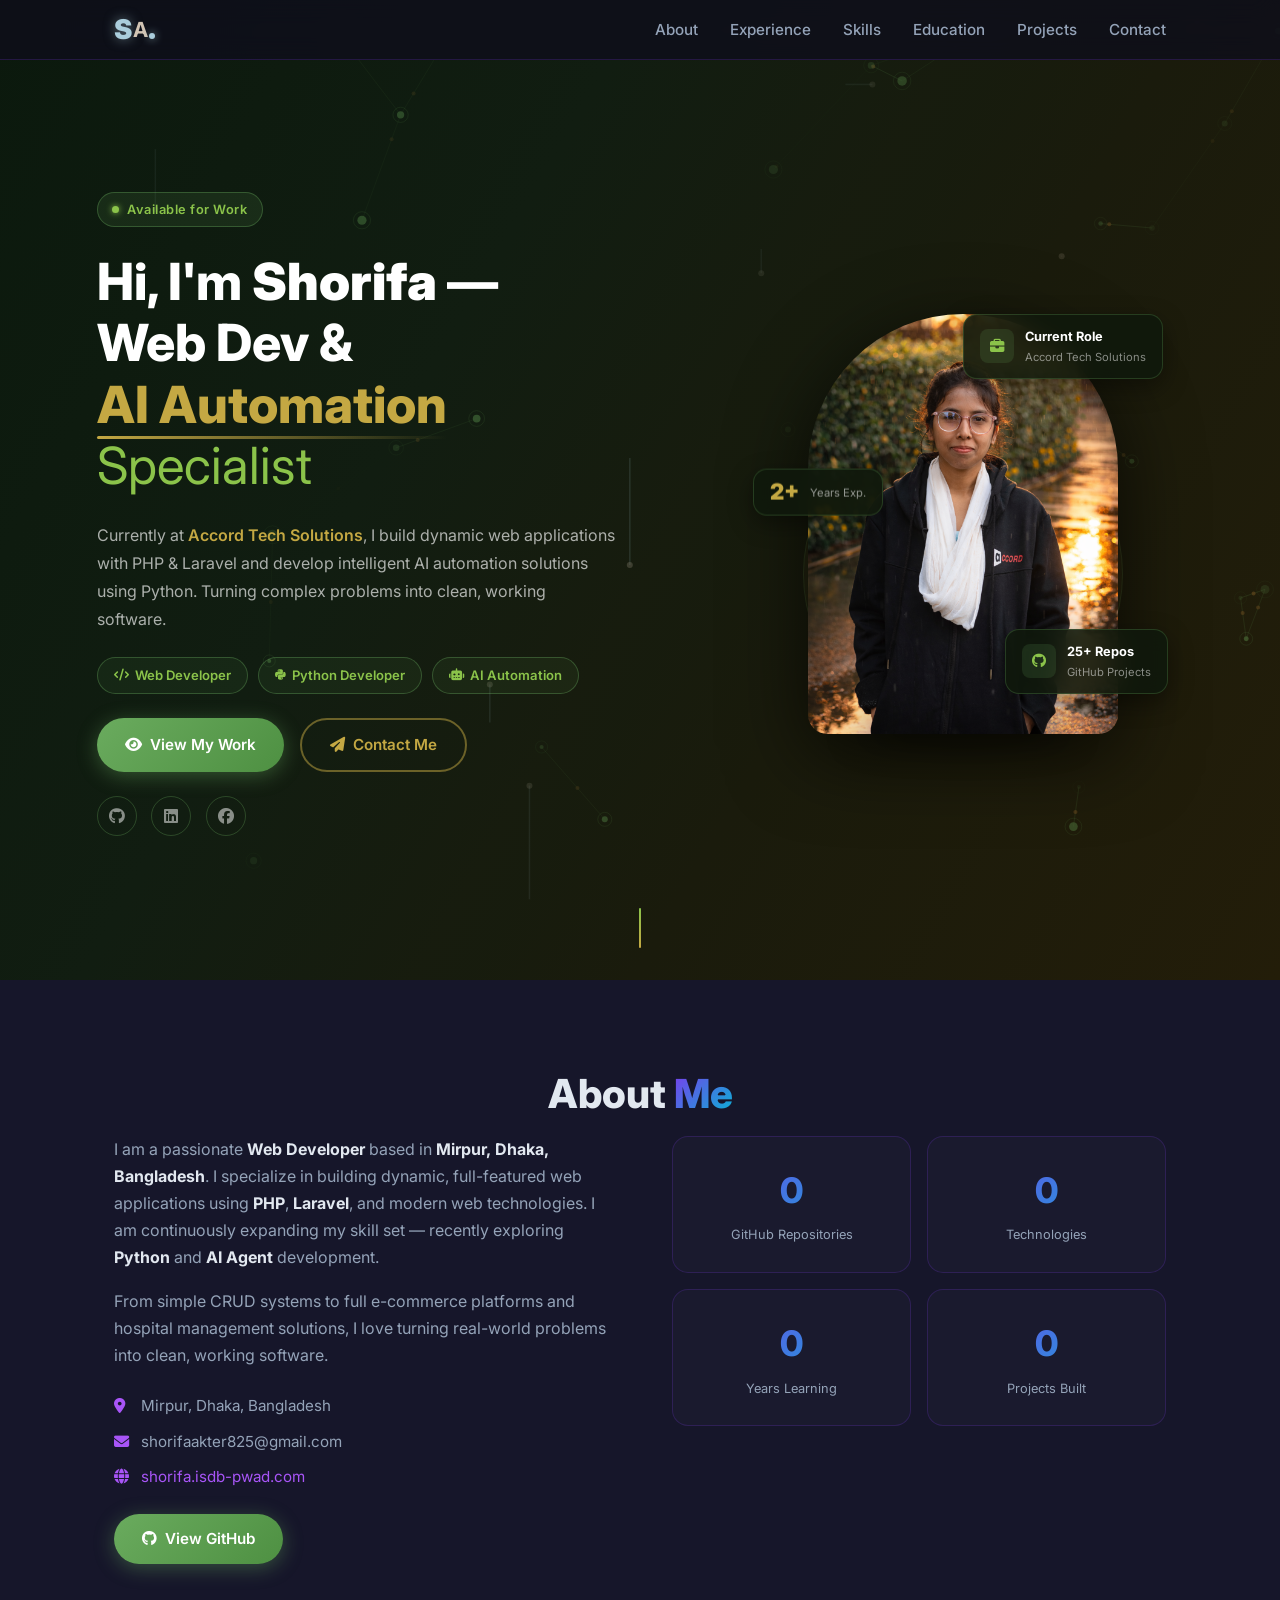
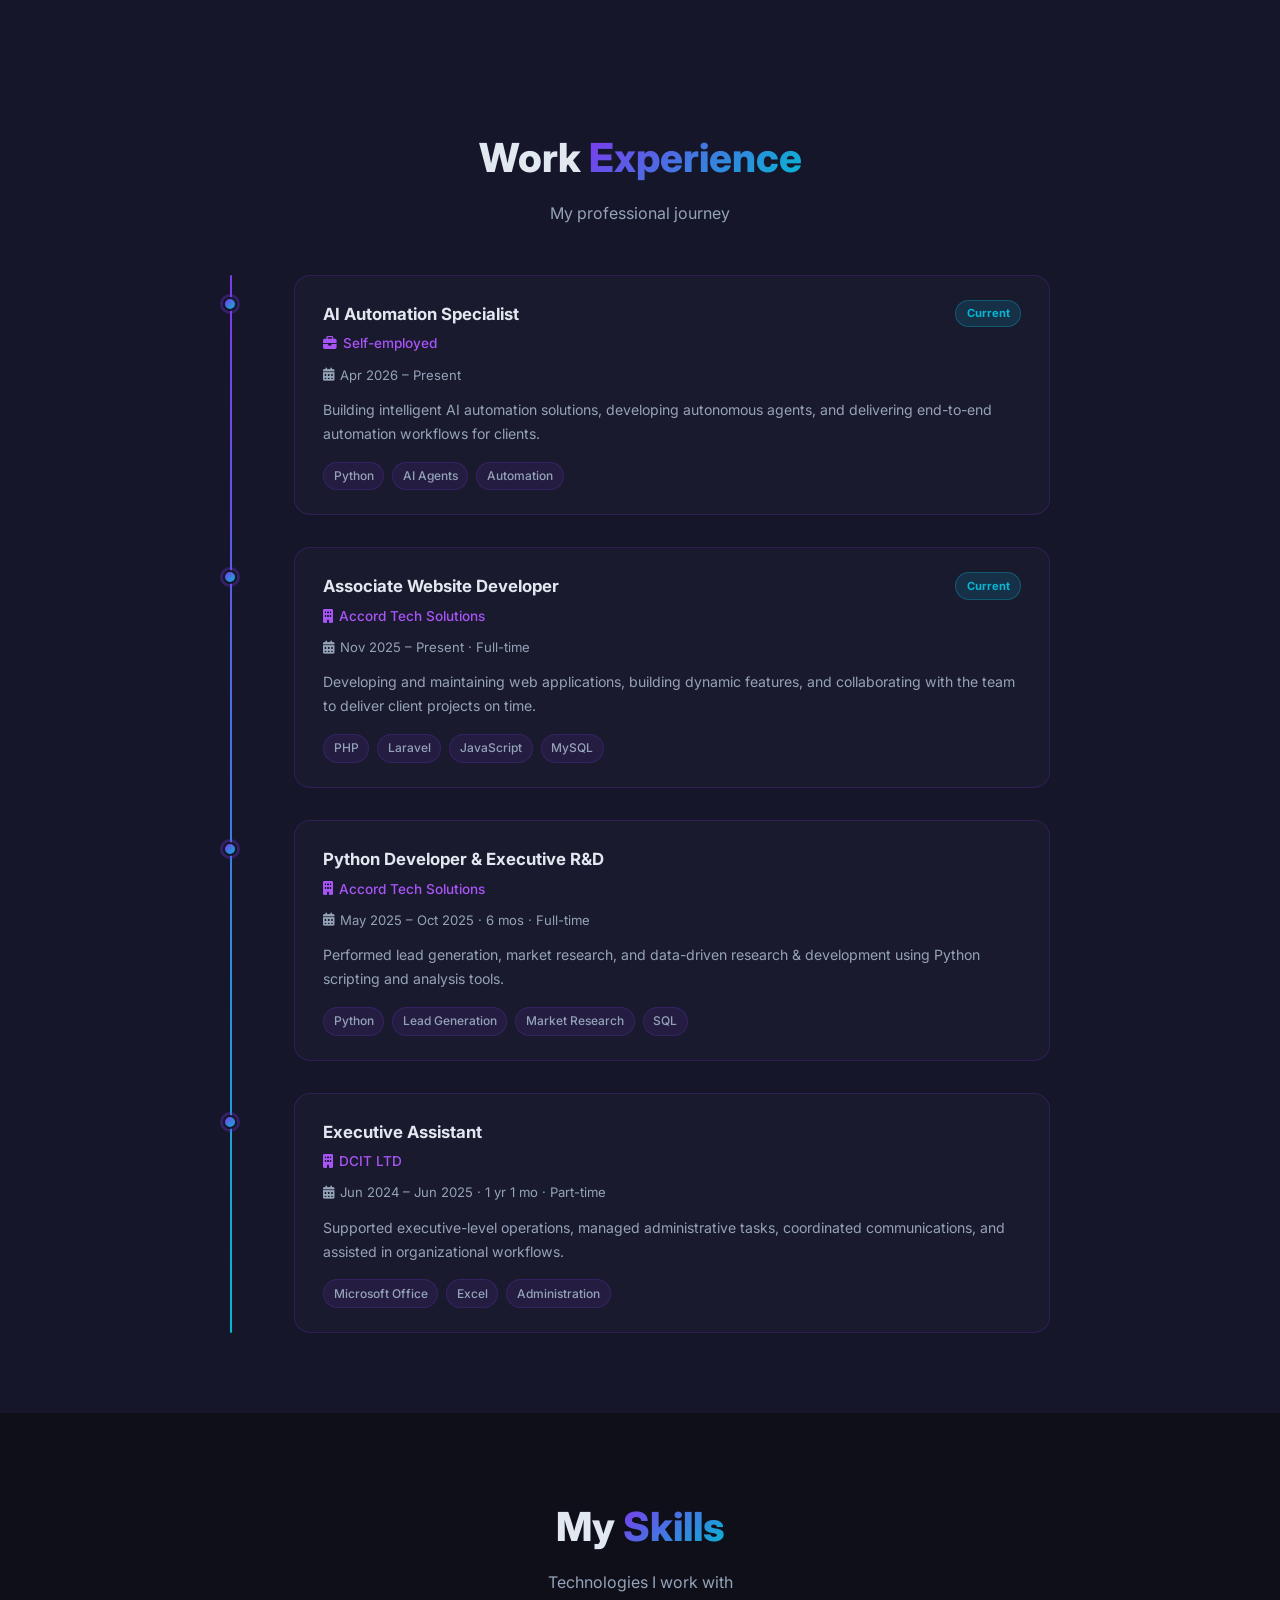
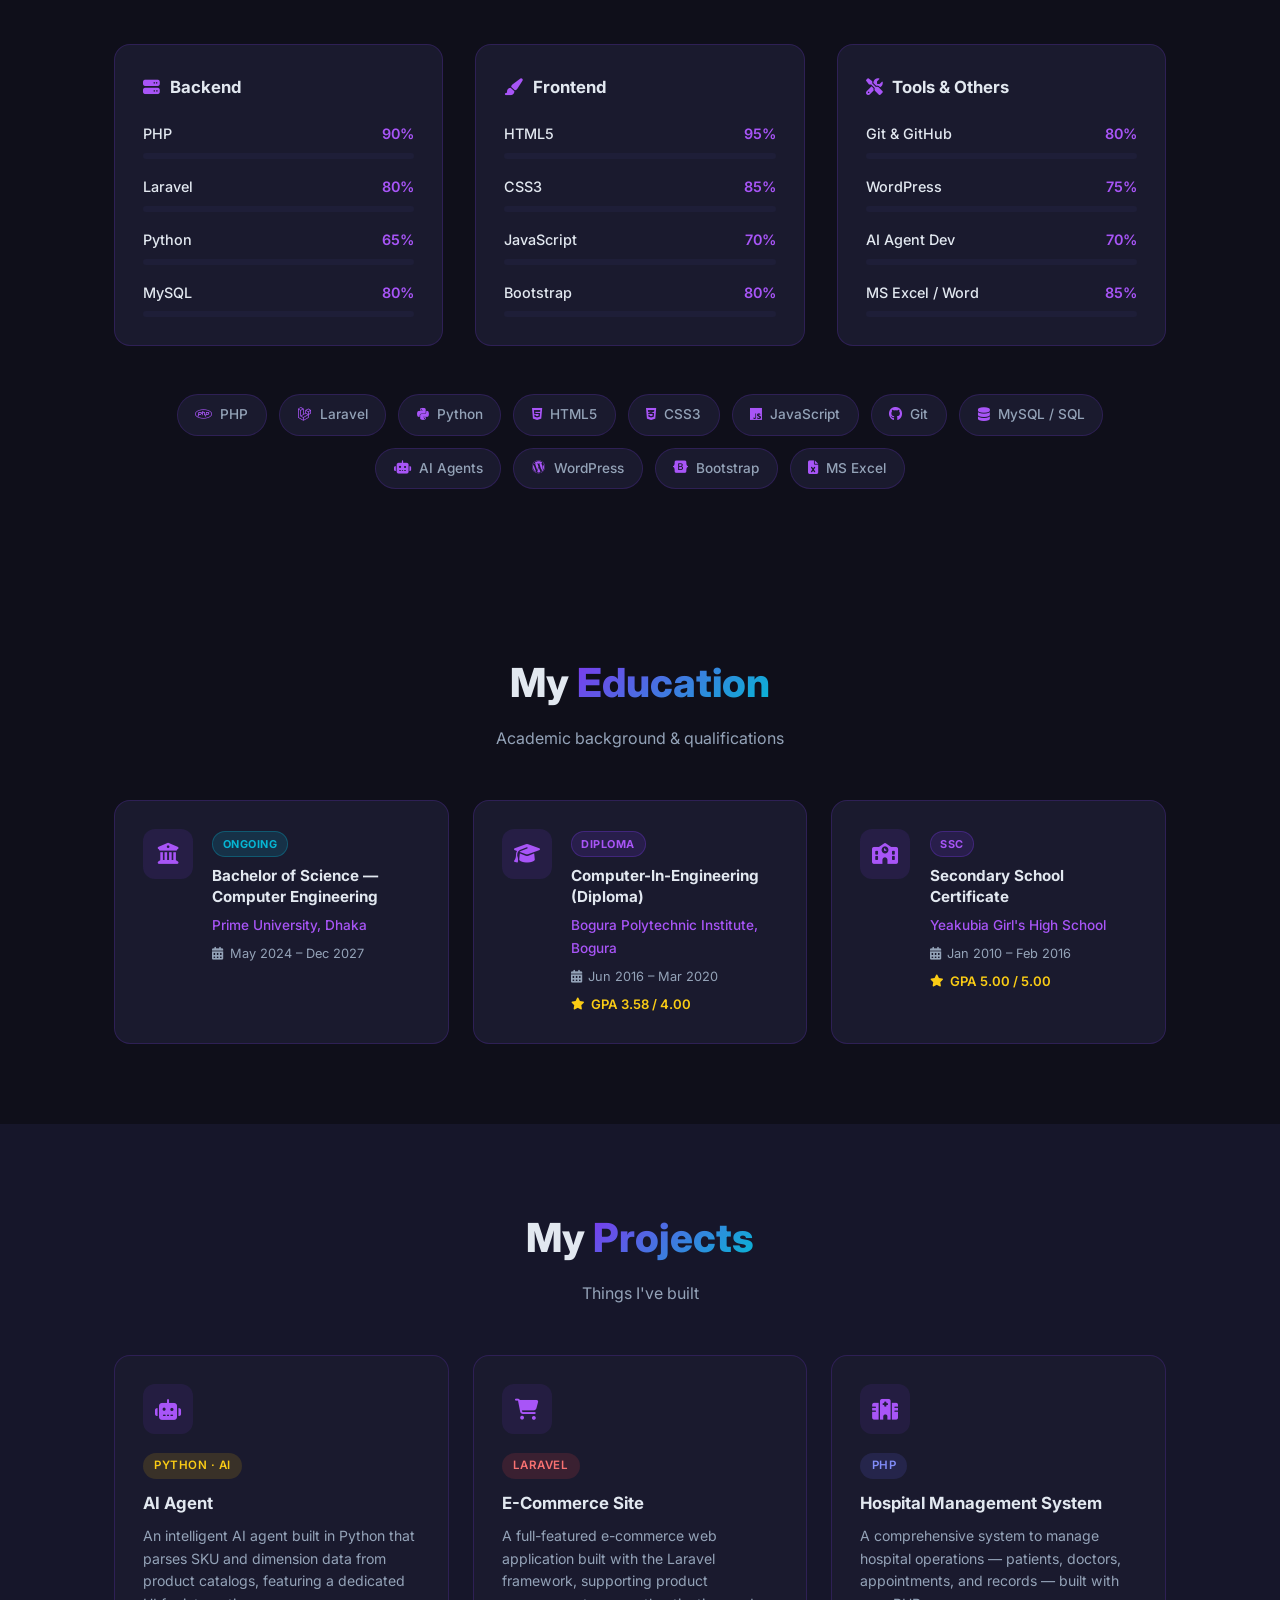
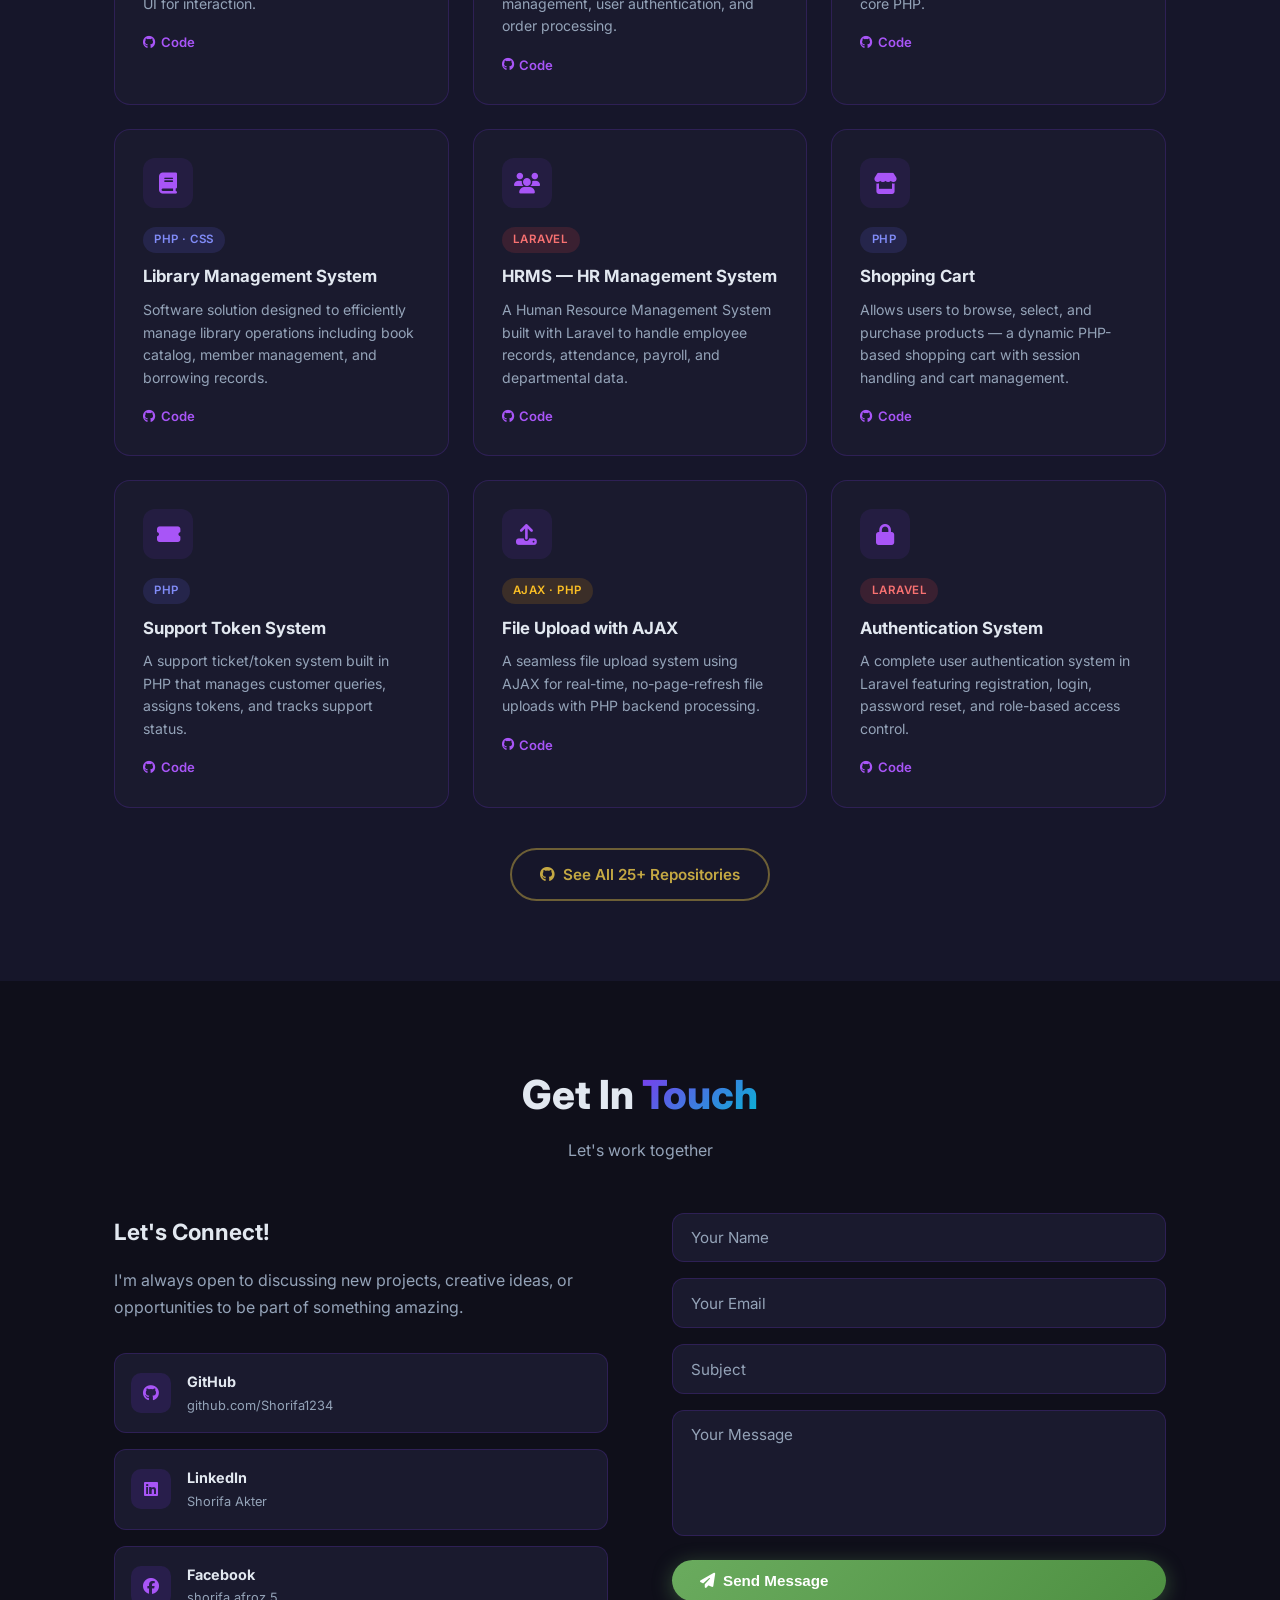
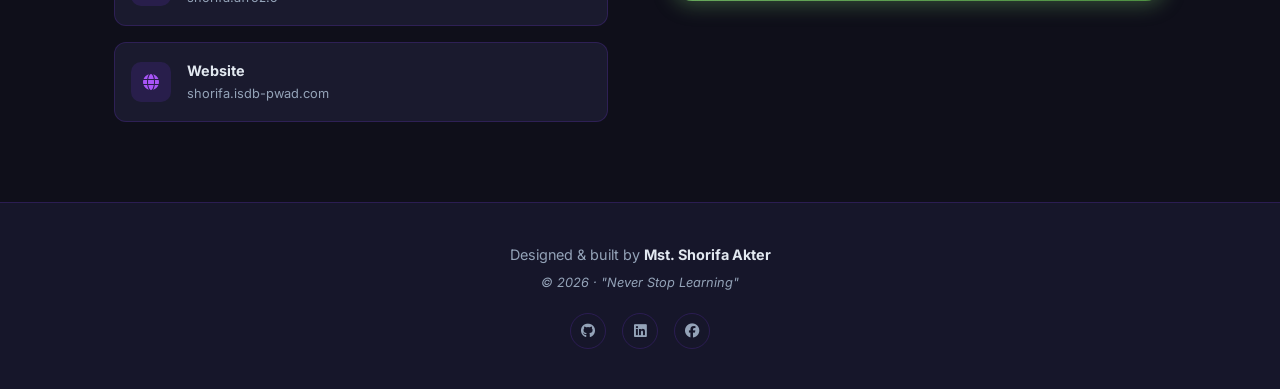
==== index.html @ 82e67a2f "Redesign hero section with Smark-style layout, floating cards, green+amber color scheme" ====
<!DOCTYPE html>
<html lang="en">
<head>
  <meta charset="UTF-8" />
  <meta name="viewport" content="width=device-width, initial-scale=1.0" />
  <title>Mst. Shorifa Akter | Web Developer</title>
  <link rel="stylesheet" href="style.css" />
  <link href="https://fonts.googleapis.com/css2?family=Inter:wght@300;400;500;600;700;800&display=swap" rel="stylesheet" />
  <link rel="stylesheet" href="https://cdnjs.cloudflare.com/ajax/libs/font-awesome/6.5.0/css/all.min.css" />
</head>
<body>

  <!-- NAV -->
  <nav id="navbar">
    <div class="nav-container">
      <a class="logo" href="#hero">
        <span class="logo-s">S</span><span class="logo-a">A</span>
        <span class="logo-dot"></span>
      </a>
      <ul class="nav-links">
        <li><a href="#about">About</a></li>
        <li><a href="#experience">Experience</a></li>
        <li><a href="#skills">Skills</a></li>
        <li><a href="#education">Education</a></li>
        <li><a href="#projects">Projects</a></li>
        <li><a href="#contact">Contact</a></li>
      </ul>
      <button class="hamburger" id="hamburger"><i class="fas fa-bars"></i></button>
    </div>
    <ul class="mobile-menu" id="mobileMenu">
      <li><a href="#about" onclick="closeMobile()">About</a></li>
      <li><a href="#experience" onclick="closeMobile()">Experience</a></li>
      <li><a href="#skills" onclick="closeMobile()">Skills</a></li>
      <li><a href="#education" onclick="closeMobile()">Education</a></li>
      <li><a href="#projects" onclick="closeMobile()">Projects</a></li>
      <li><a href="#contact" onclick="closeMobile()">Contact</a></li>
    </ul>
  </nav>

  <!-- HERO -->
  <section id="hero">
    <canvas id="heroBg"></canvas>
    <div class="hero-split">

      <!-- LEFT CONTENT -->
      <div class="hero-left">

        <div class="hero-avail-badge">
          <span class="avail-dot"></span> Available for Work
        </div>

        <h1 class="hero-headline">
          Hi, I'm <span class="hl-name">Shorifa</span> —<br>
          Web Dev &amp; <span class="hl-accent">AI Automation</span><br>
          <span class="hl-light">Specialist</span>
        </h1>

        <p class="hero-desc">
          Currently at <strong>Accord Tech Solutions</strong>, I build dynamic web applications with PHP &amp; Laravel and develop intelligent AI automation solutions using Python. Turning complex problems into clean, working software.
        </p>

        <div class="hero-roles-static">
          <span class="role-pill"><i class="fas fa-code"></i> Web Developer</span>
          <span class="role-pill"><i class="fab fa-python"></i> Python Developer</span>
          <span class="role-pill"><i class="fas fa-robot"></i> AI Automation</span>
        </div>

        <div class="hero-btns">
          <a href="#projects" class="btn btn-primary"><i class="fas fa-eye"></i> View My Work</a>
          <a href="#contact" class="btn btn-outline"><i class="fas fa-paper-plane"></i> Contact Me</a>
        </div>

        <div class="hero-socials">
          <a href="https://github.com/Shorifa1234" target="_blank" title="GitHub"><i class="fab fa-github"></i></a>
          <a href="https://linkedin.com/in/shorifa-akter-46b309256" target="_blank" title="LinkedIn"><i class="fab fa-linkedin"></i></a>
          <a href="https://facebook.com/shorifa.afroz.5" target="_blank" title="Facebook"><i class="fab fa-facebook"></i></a>
        </div>

      </div>

      <!-- RIGHT IMAGE -->
      <div class="hero-right">
        <div class="hero-img-wrap">
          <div class="img-bg-circle"></div>
          <img src="assets/Image/Shorifa.png" alt="Mst. Shorifa Akter"
               onerror="this.style.display='none'; document.getElementById('avatar-initials').style.display='flex'" />
          <div id="avatar-initials" class="avatar-initials-hero">SA</div>
          <div class="img-shadow"></div>

          <!-- Floating cards -->
          <div class="float-card fc-top">
            <div class="fc-icon"><i class="fas fa-briefcase"></i></div>
            <div class="fc-text">
              <strong>Current Role</strong>
              <span>Accord Tech Solutions</span>
            </div>
          </div>

          <div class="float-card fc-left">
            <div class="fc-num">2+</div>
            <div class="fc-label">Years Exp.</div>
          </div>

          <div class="float-card fc-bottom">
            <div class="fc-icon"><i class="fab fa-github"></i></div>
            <div class="fc-text">
              <strong>25+ Repos</strong>
              <span>GitHub Projects</span>
            </div>
          </div>

        </div>
      </div>

    </div>
    <div class="scroll-indicator"><span></span></div>
  </section>

  <!-- ABOUT -->
  <section id="about">
    <div class="container">
      <h2 class="section-title">About <span>Me</span></h2>
      <div class="about-grid">
        <div class="about-text">
          <p>
            I am a passionate <strong>Web Developer</strong> based in <strong>Mirpur, Dhaka, Bangladesh</strong>.
            I specialize in building dynamic, full-featured web applications using <strong>PHP</strong>, <strong>Laravel</strong>,
            and modern web technologies. I am continuously expanding my skill set — recently exploring
            <strong>Python</strong> and <strong>AI Agent</strong> development.
          </p>
          <p>
            From simple CRUD systems to full e-commerce platforms and hospital management solutions,
            I love turning real-world problems into clean, working software.
          </p>
          <div class="about-info">
            <div class="info-item"><i class="fas fa-map-marker-alt"></i> Mirpur, Dhaka, Bangladesh</div>
            <div class="info-item"><i class="fas fa-envelope"></i> shorifaakter825@gmail.com</div>
            <div class="info-item"><i class="fas fa-globe"></i>
              <a href="https://shorifa.isdb-pwad.com/" target="_blank">shorifa.isdb-pwad.com</a>
            </div>
          </div>
          <a href="https://github.com/Shorifa1234" target="_blank" class="btn btn-primary" style="margin-top:1.5rem">
            <i class="fab fa-github"></i> View GitHub
          </a>
        </div>
        <div class="about-stats">
          <div class="stat-card">
            <span class="stat-number" data-target="25">0</span>
            <span class="stat-label">GitHub Repositories</span>
          </div>
          <div class="stat-card">
            <span class="stat-number" data-target="5">0</span>
            <span class="stat-label">Technologies</span>
          </div>
          <div class="stat-card">
            <span class="stat-number" data-target="3">0</span>
            <span class="stat-label">Years Learning</span>
          </div>
          <div class="stat-card">
            <span class="stat-number" data-target="10">0</span>
            <span class="stat-label">Projects Built</span>
          </div>
        </div>
      </div>
    </div>
  </section>

  <!-- EXPERIENCE -->
  <section id="experience">
    <div class="container">
      <h2 class="section-title">Work <span>Experience</span></h2>
      <p class="section-sub">My professional journey</p>
      <div class="timeline">

        <div class="timeline-item">
          <div class="timeline-dot"></div>
          <div class="timeline-card">
            <div class="tl-header">
              <div>
                <h3>AI Automation Specialist</h3>
                <span class="tl-company"><i class="fas fa-briefcase"></i> Self-employed</span>
              </div>
              <span class="tl-badge current">Current</span>
            </div>
            <p class="tl-date"><i class="fas fa-calendar-alt"></i> Apr 2026 – Present</p>
            <p class="tl-desc">Building intelligent AI automation solutions, developing autonomous agents, and delivering end-to-end automation workflows for clients.</p>
            <div class="tl-tags">
              <span>Python</span><span>AI Agents</span><span>Automation</span>
            </div>
          </div>
        </div>

        <div class="timeline-item">
          <div class="timeline-dot"></div>
          <div class="timeline-card">
            <div class="tl-header">
              <div>
                <h3>Associate Website Developer</h3>
                <span class="tl-company"><i class="fas fa-building"></i> Accord Tech Solutions</span>
              </div>
              <span class="tl-badge current">Current</span>
            </div>
            <p class="tl-date"><i class="fas fa-calendar-alt"></i> Nov 2025 – Present · Full-time</p>
            <p class="tl-desc">Developing and maintaining web applications, building dynamic features, and collaborating with the team to deliver client projects on time.</p>
            <div class="tl-tags">
              <span>PHP</span><span>Laravel</span><span>JavaScript</span><span>MySQL</span>
            </div>
          </div>
        </div>

        <div class="timeline-item">
          <div class="timeline-dot"></div>
          <div class="timeline-card">
            <div class="tl-header">
              <div>
                <h3>Python Developer &amp; Executive R&amp;D</h3>
                <span class="tl-company"><i class="fas fa-building"></i> Accord Tech Solutions</span>
              </div>
            </div>
            <p class="tl-date"><i class="fas fa-calendar-alt"></i> May 2025 – Oct 2025 · 6 mos · Full-time</p>
            <p class="tl-desc">Performed lead generation, market research, and data-driven research &amp; development using Python scripting and analysis tools.</p>
            <div class="tl-tags">
              <span>Python</span><span>Lead Generation</span><span>Market Research</span><span>SQL</span>
            </div>
          </div>
        </div>

        <div class="timeline-item">
          <div class="timeline-dot"></div>
          <div class="timeline-card">
            <div class="tl-header">
              <div>
                <h3>Executive Assistant</h3>
                <span class="tl-company"><i class="fas fa-building"></i> DCIT LTD</span>
              </div>
            </div>
            <p class="tl-date"><i class="fas fa-calendar-alt"></i> Jun 2024 – Jun 2025 · 1 yr 1 mo · Part-time</p>
            <p class="tl-desc">Supported executive-level operations, managed administrative tasks, coordinated communications, and assisted in organizational workflows.</p>
            <div class="tl-tags">
              <span>Microsoft Office</span><span>Excel</span><span>Administration</span>
            </div>
          </div>
        </div>

      </div>
    </div>
  </section>

  <!-- SKILLS -->
  <section id="skills">
    <div class="container">
      <h2 class="section-title">My <span>Skills</span></h2>
      <p class="section-sub">Technologies I work with</p>
      <div class="skills-grid">

        <div class="skill-category">
          <h3><i class="fas fa-server"></i> Backend</h3>
          <div class="skill-items">
            <div class="skill-item">
              <div class="skill-header"><span>PHP</span><span>90%</span></div>
              <div class="skill-bar"><div class="skill-fill" data-width="90"></div></div>
            </div>
            <div class="skill-item">
              <div class="skill-header"><span>Laravel</span><span>80%</span></div>
              <div class="skill-bar"><div class="skill-fill" data-width="80"></div></div>
            </div>
            <div class="skill-item">
              <div class="skill-header"><span>Python</span><span>65%</span></div>
              <div class="skill-bar"><div class="skill-fill" data-width="65"></div></div>
            </div>
            <div class="skill-item">
              <div class="skill-header"><span>MySQL</span><span>80%</span></div>
              <div class="skill-bar"><div class="skill-fill" data-width="80"></div></div>
            </div>
          </div>
        </div>

        <div class="skill-category">
          <h3><i class="fas fa-paint-brush"></i> Frontend</h3>
          <div class="skill-items">
            <div class="skill-item">
              <div class="skill-header"><span>HTML5</span><span>95%</span></div>
              <div class="skill-bar"><div class="skill-fill" data-width="95"></div></div>
            </div>
            <div class="skill-item">
              <div class="skill-header"><span>CSS3</span><span>85%</span></div>
              <div class="skill-bar"><div class="skill-fill" data-width="85"></div></div>
            </div>
            <div class="skill-item">
              <div class="skill-header"><span>JavaScript</span><span>70%</span></div>
              <div class="skill-bar"><div class="skill-fill" data-width="70"></div></div>
            </div>
            <div class="skill-item">
              <div class="skill-header"><span>Bootstrap</span><span>80%</span></div>
              <div class="skill-bar"><div class="skill-fill" data-width="80"></div></div>
            </div>
          </div>
        </div>

        <div class="skill-category">
          <h3><i class="fas fa-tools"></i> Tools & Others</h3>
          <div class="skill-items">
            <div class="skill-item">
              <div class="skill-header"><span>Git & GitHub</span><span>80%</span></div>
              <div class="skill-bar"><div class="skill-fill" data-width="80"></div></div>
            </div>
            <div class="skill-item">
              <div class="skill-header"><span>WordPress</span><span>75%</span></div>
              <div class="skill-bar"><div class="skill-fill" data-width="75"></div></div>
            </div>
            <div class="skill-item">
              <div class="skill-header"><span>AI Agent Dev</span><span>70%</span></div>
              <div class="skill-bar"><div class="skill-fill" data-width="70"></div></div>
            </div>
            <div class="skill-item">
              <div class="skill-header"><span>MS Excel / Word</span><span>85%</span></div>
              <div class="skill-bar"><div class="skill-fill" data-width="85"></div></div>
            </div>
          </div>
        </div>

      </div>

      <!-- Tech badges -->
      <div class="tech-badges">
        <span class="badge"><i class="fab fa-php"></i> PHP</span>
        <span class="badge"><i class="fab fa-laravel"></i> Laravel</span>
        <span class="badge"><i class="fab fa-python"></i> Python</span>
        <span class="badge"><i class="fab fa-html5"></i> HTML5</span>
        <span class="badge"><i class="fab fa-css3-alt"></i> CSS3</span>
        <span class="badge"><i class="fab fa-js"></i> JavaScript</span>
        <span class="badge"><i class="fab fa-github"></i> Git</span>
        <span class="badge"><i class="fas fa-database"></i> MySQL / SQL</span>
        <span class="badge"><i class="fas fa-robot"></i> AI Agents</span>
        <span class="badge"><i class="fab fa-wordpress"></i> WordPress</span>
        <span class="badge"><i class="fab fa-bootstrap"></i> Bootstrap</span>
        <span class="badge"><i class="fas fa-file-excel"></i> MS Excel</span>
      </div>
    </div>
  </section>

  <!-- EDUCATION -->
  <section id="education">
    <div class="container">
      <h2 class="section-title">My <span>Education</span></h2>
      <p class="section-sub">Academic background &amp; qualifications</p>
      <div class="edu-grid">

        <div class="edu-card">
          <div class="edu-icon"><i class="fas fa-university"></i></div>
          <div class="edu-content">
            <span class="edu-badge ongoing">Ongoing</span>
            <h3>Bachelor of Science — Computer Engineering</h3>
            <p class="edu-inst">Prime University, Dhaka</p>
            <p class="edu-date"><i class="fas fa-calendar-alt"></i> May 2024 – Dec 2027</p>
          </div>
        </div>

        <div class="edu-card">
          <div class="edu-icon"><i class="fas fa-graduation-cap"></i></div>
          <div class="edu-content">
            <span class="edu-badge">Diploma</span>
            <h3>Computer-In-Engineering (Diploma)</h3>
            <p class="edu-inst">Bogura Polytechnic Institute, Bogura</p>
            <p class="edu-date"><i class="fas fa-calendar-alt"></i> Jun 2016 – Mar 2020</p>
            <p class="edu-grade"><i class="fas fa-star"></i> GPA 3.58 / 4.00</p>
          </div>
        </div>

        <div class="edu-card">
          <div class="edu-icon"><i class="fas fa-school"></i></div>
          <div class="edu-content">
            <span class="edu-badge">SSC</span>
            <h3>Secondary School Certificate</h3>
            <p class="edu-inst">Yeakubia Girl's High School</p>
            <p class="edu-date"><i class="fas fa-calendar-alt"></i> Jan 2010 – Feb 2016</p>
            <p class="edu-grade"><i class="fas fa-star"></i> GPA 5.00 / 5.00</p>
          </div>
        </div>

      </div>
    </div>
  </section>

  <!-- PROJECTS -->
  <section id="projects">
    <div class="container">
      <h2 class="section-title">My <span>Projects</span></h2>
      <p class="section-sub">Things I've built</p>
      <div class="projects-grid">

        <div class="project-card">
          <div class="project-icon"><i class="fas fa-robot"></i></div>
          <div class="project-content">
            <span class="project-tag python">Python · AI</span>
            <h3>AI Agent</h3>
            <p>An intelligent AI agent built in Python that parses SKU and dimension data from product catalogs, featuring a dedicated UI for interaction.</p>
            <div class="project-links">
              <a href="https://github.com/Shorifa1234/AI_Agent" target="_blank"><i class="fab fa-github"></i> Code</a>
            </div>
          </div>
        </div>

        <div class="project-card">
          <div class="project-icon"><i class="fas fa-shopping-cart"></i></div>
          <div class="project-content">
            <span class="project-tag laravel">Laravel</span>
            <h3>E-Commerce Site</h3>
            <p>A full-featured e-commerce web application built with the Laravel framework, supporting product management, user authentication, and order processing.</p>
            <div class="project-links">
              <a href="https://github.com/Shorifa1234/ecommerce-site-laravel" target="_blank"><i class="fab fa-github"></i> Code</a>
            </div>
          </div>
        </div>

        <div class="project-card">
          <div class="project-icon"><i class="fas fa-hospital"></i></div>
          <div class="project-content">
            <span class="project-tag php">PHP</span>
            <h3>Hospital Management System</h3>
            <p>A comprehensive system to manage hospital operations — patients, doctors, appointments, and records — built with core PHP.</p>
            <div class="project-links">
              <a href="https://github.com/Shorifa1234/Hospital-management-system" target="_blank"><i class="fab fa-github"></i> Code</a>
            </div>
          </div>
        </div>

        <div class="project-card">
          <div class="project-icon"><i class="fas fa-book"></i></div>
          <div class="project-content">
            <span class="project-tag php">PHP · CSS</span>
            <h3>Library Management System</h3>
            <p>Software solution designed to efficiently manage library operations including book catalog, member management, and borrowing records.</p>
            <div class="project-links">
              <a href="https://github.com/Shorifa1234/library-management-system" target="_blank"><i class="fab fa-github"></i> Code</a>
            </div>
          </div>
        </div>

        <div class="project-card">
          <div class="project-icon"><i class="fas fa-users"></i></div>
          <div class="project-content">
            <span class="project-tag laravel">Laravel</span>
            <h3>HRMS — HR Management System</h3>
            <p>A Human Resource Management System built with Laravel to handle employee records, attendance, payroll, and departmental data.</p>
            <div class="project-links">
              <a href="https://github.com/Shorifa1234/HRMS_laravel" target="_blank"><i class="fab fa-github"></i> Code</a>
            </div>
          </div>
        </div>

        <div class="project-card">
          <div class="project-icon"><i class="fas fa-store"></i></div>
          <div class="project-content">
            <span class="project-tag php">PHP</span>
            <h3>Shopping Cart</h3>
            <p>Allows users to browse, select, and purchase products — a dynamic PHP-based shopping cart with session handling and cart management.</p>
            <div class="project-links">
              <a href="https://github.com/Shorifa1234/Shopping-cart-PHP" target="_blank"><i class="fab fa-github"></i> Code</a>
            </div>
          </div>
        </div>

        <div class="project-card">
          <div class="project-icon"><i class="fas fa-ticket-alt"></i></div>
          <div class="project-content">
            <span class="project-tag php">PHP</span>
            <h3>Support Token System</h3>
            <p>A support ticket/token system built in PHP that manages customer queries, assigns tokens, and tracks support status.</p>
            <div class="project-links">
              <a href="https://github.com/Shorifa1234/support-token-system" target="_blank"><i class="fab fa-github"></i> Code</a>
            </div>
          </div>
        </div>

        <div class="project-card">
          <div class="project-icon"><i class="fas fa-upload"></i></div>
          <div class="project-content">
            <span class="project-tag js">AJAX · PHP</span>
            <h3>File Upload with AJAX</h3>
            <p>A seamless file upload system using AJAX for real-time, no-page-refresh file uploads with PHP backend processing.</p>
            <div class="project-links">
              <a href="https://github.com/Shorifa1234/file-upload-ajax" target="_blank"><i class="fab fa-github"></i> Code</a>
            </div>
          </div>
        </div>

        <div class="project-card">
          <div class="project-icon"><i class="fas fa-lock"></i></div>
          <div class="project-content">
            <span class="project-tag laravel">Laravel</span>
            <h3>Authentication System</h3>
            <p>A complete user authentication system in Laravel featuring registration, login, password reset, and role-based access control.</p>
            <div class="project-links">
              <a href="https://github.com/Shorifa1234/Authentication_laravel" target="_blank"><i class="fab fa-github"></i> Code</a>
            </div>
          </div>
        </div>

      </div>

      <div class="projects-footer">
        <a href="https://github.com/Shorifa1234?tab=repositories" target="_blank" class="btn btn-outline">
          <i class="fab fa-github"></i> See All 25+ Repositories
        </a>
      </div>
    </div>
  </section>

  <!-- CONTACT -->
  <section id="contact">
    <div class="container">
      <h2 class="section-title">Get In <span>Touch</span></h2>
      <p class="section-sub">Let's work together</p>
      <div class="contact-grid">
        <div class="contact-info">
          <h3>Let's Connect!</h3>
          <p>I'm always open to discussing new projects, creative ideas, or opportunities to be part of something amazing.</p>
          <div class="contact-links">
            <a href="https://github.com/Shorifa1234" target="_blank" class="contact-link">
              <i class="fab fa-github"></i>
              <div><strong>GitHub</strong><span>github.com/Shorifa1234</span></div>
            </a>
            <a href="https://linkedin.com/in/shorifa-akter-46b309256" target="_blank" class="contact-link">
              <i class="fab fa-linkedin"></i>
              <div><strong>LinkedIn</strong><span>Shorifa Akter</span></div>
            </a>
            <a href="https://facebook.com/shorifa.afroz.5" target="_blank" class="contact-link">
              <i class="fab fa-facebook"></i>
              <div><strong>Facebook</strong><span>shorifa.afroz.5</span></div>
            </a>
            <a href="https://shorifa.isdb-pwad.com/" target="_blank" class="contact-link">
              <i class="fas fa-globe"></i>
              <div><strong>Website</strong><span>shorifa.isdb-pwad.com</span></div>
            </a>
          </div>
        </div>
        <form class="contact-form" id="contactForm">
          <div class="form-group">
            <input type="text" placeholder="Your Name" required />
          </div>
          <div class="form-group">
            <input type="email" placeholder="Your Email" required />
          </div>
          <div class="form-group">
            <input type="text" placeholder="Subject" />
          </div>
          <div class="form-group">
            <textarea rows="5" placeholder="Your Message" required></textarea>
          </div>
          <button type="submit" class="btn btn-primary" style="width:100%">
            <i class="fas fa-paper-plane"></i> Send Message
          </button>
        </form>
      </div>
    </div>
  </section>

  <!-- FOOTER -->
  <footer>
    <div class="container">
      <p>Designed &amp; built by <strong>Mst. Shorifa Akter</strong></p>
      <p class="footer-sub">© 2026 · "Never Stop Learning"</p>
      <div class="footer-socials">
        <a href="https://github.com/Shorifa1234" target="_blank"><i class="fab fa-github"></i></a>
        <a href="https://linkedin.com/in/shorifa-akter-46b309256" target="_blank"><i class="fab fa-linkedin"></i></a>
        <a href="https://facebook.com/shorifa.afroz.5" target="_blank"><i class="fab fa-facebook"></i></a>
      </div>
    </div>
  </footer>

  <script src="script.js"></script>
</body>
</html>
---- style.css ----
/* ===== RESET & BASE ===== */
*, *::before, *::after { margin: 0; padding: 0; box-sizing: border-box; }

:root {
  --primary: #7c3aed;
  --primary-light: #a855f7;
  --primary-dark: #5b21b6;
  --accent: #06b6d4;
  --bg: #0f0f1a;
  --bg2: #16162a;
  --bg3: #1e1e38;
  --card: #1a1a2e;
  --border: rgba(124,58,237,0.2);
  --text: #e2e8f0;
  --text-muted: #94a3b8;
  --white: #ffffff;
  --gradient: linear-gradient(135deg, #7c3aed, #06b6d4);
  --shadow: 0 20px 60px rgba(124,58,237,0.15);
}

html { scroll-behavior: smooth; }

body {
  font-family: 'Inter', sans-serif;
  background: var(--bg);
  color: var(--text);
  line-height: 1.7;
  overflow-x: hidden;
}

a { text-decoration: none; color: inherit; }

/* ===== SCROLLBAR ===== */
::-webkit-scrollbar { width: 6px; }
::-webkit-scrollbar-track { background: var(--bg); }
::-webkit-scrollbar-thumb { background: var(--primary); border-radius: 3px; }

/* ===== BUTTONS ===== */
.btn {
  display: inline-flex;
  align-items: center;
  gap: 0.5rem;
  padding: 0.75rem 1.75rem;
  border-radius: 50px;
  font-weight: 600;
  font-size: 0.95rem;
  transition: all 0.3s ease;
  cursor: pointer;
  border: none;
}

.btn-primary {
  background: var(--gradient);
  color: var(--white);
  box-shadow: 0 4px 20px rgba(124,58,237,0.4);
}
.btn-primary:hover { transform: translateY(-2px); box-shadow: 0 8px 30px rgba(124,58,237,0.5); }

.btn-outline {
  background: transparent;
  color: var(--primary-light);
  border: 2px solid var(--primary);
}
.btn-outline:hover { background: var(--primary); color: var(--white); transform: translateY(-2px); }

/* ===== CONTAINER ===== */
.container { max-width: 1100px; margin: 0 auto; padding: 0 1.5rem; }

/* ===== SECTION ===== */
section { padding: 5rem 0; }
.section-title {
  font-size: clamp(1.8rem, 4vw, 2.5rem);
  font-weight: 800;
  text-align: center;
  margin-bottom: 0.5rem;
}
.section-title span { background: var(--gradient); -webkit-background-clip: text; -webkit-text-fill-color: transparent; background-clip: text; }
.section-sub { text-align: center; color: var(--text-muted); margin-bottom: 3rem; }

/* ===== NAV ===== */
#navbar {
  position: fixed;
  top: 0; left: 0; right: 0;
  z-index: 1000;
  background: rgba(15,15,26,0.85);
  backdrop-filter: blur(12px);
  border-bottom: 1px solid var(--border);
  transition: all 0.3s ease;
}
.nav-container {
  max-width: 1100px;
  margin: 0 auto;
  padding: 1rem 1.5rem;
  display: flex;
  align-items: center;
  justify-content: space-between;
}
.logo {
  font-size: 1.5rem;
  font-weight: 900;
  display: flex;
  align-items: center;
  gap: 1px;
  position: relative;
  text-decoration: none;
  letter-spacing: -1px;
}
.logo-s {
  color: #AACDDC;
  font-size: 1.7rem;
  font-weight: 900;
  line-height: 1;
  text-shadow: 0 0 12px rgba(170,205,220,0.5);
}
.logo-a {
  color: #D2C4B4;
  font-size: 1.3rem;
  font-weight: 700;
  line-height: 1;
  align-self: flex-end;
  margin-bottom: 2px;
}
.logo-dot {
  width: 6px;
  height: 6px;
  background: #AACDDC;
  border-radius: 50%;
  align-self: flex-end;
  margin-bottom: 4px;
  margin-left: 1px;
  box-shadow: 0 0 8px rgba(170,205,220,0.8);
}
.nav-links { display: flex; gap: 2rem; list-style: none; }
.nav-links a {
  color: var(--text-muted);
  font-weight: 500;
  transition: color 0.3s;
  font-size: 0.95rem;
}
.nav-links a:hover { color: var(--primary-light); }
.hamburger {
  display: none;
  background: none;
  border: none;
  color: var(--text);
  font-size: 1.3rem;
  cursor: pointer;
}
.mobile-menu {
  display: none;
  list-style: none;
  padding: 1rem 1.5rem;
  border-top: 1px solid var(--border);
}
.mobile-menu.open { display: block; }
.mobile-menu li { padding: 0.6rem 0; }
.mobile-menu a { color: var(--text-muted); font-size: 1rem; }

@media (max-width: 768px) {
  .nav-links { display: none; }
  .hamburger { display: block; }
}

/* ===== HERO ===== */
#hero {
  min-height: 100vh;
  position: relative;
  overflow: hidden;
  display: flex;
  align-items: center;
  background: linear-gradient(120deg, #0c1a0b 0%, #121e0f 35%, #1c1c0a 65%, #251e07 100%);
  font-family: 'Inter', sans-serif;
}

#heroBg {
  position: absolute;
  inset: 0;
  width: 100%; height: 100%;
  z-index: 0;
  opacity: 0.45;
}

.hero-split {
  max-width: 1150px;
  margin: 0 auto;
  padding: 7rem 2rem 4rem;
  display: grid;
  grid-template-columns: 1fr 440px;
  gap: 2.5rem;
  align-items: center;
  width: 100%;
  position: relative;
  z-index: 2;
}

/* ── LEFT ── */
.hero-left { display: flex; flex-direction: column; gap: 1.5rem; }

.hero-avail-badge {
  display: inline-flex;
  align-items: center;
  gap: 0.5rem;
  background: rgba(106,171,94,0.12);
  border: 1px solid rgba(106,171,94,0.35);
  color: #8bc34a;
  font-size: 0.8rem;
  font-weight: 600;
  padding: 0.35rem 0.9rem;
  border-radius: 50px;
  width: fit-content;
  letter-spacing: 0.5px;
}
.avail-dot {
  width: 7px; height: 7px;
  background: #8bc34a;
  border-radius: 50%;
  box-shadow: 0 0 6px #8bc34a;
  animation: pulse-dot 1.5s ease-in-out infinite;
}
@keyframes pulse-dot {
  0%,100% { transform: scale(1); opacity: 1; }
  50%      { transform: scale(1.4); opacity: 0.6; }
}

.hero-headline {
  font-size: clamp(2rem, 4.5vw, 3.2rem);
  font-weight: 800;
  line-height: 1.2;
  color: #fff;
  margin: 0;
}
.hl-name  { color: #fff; font-weight: 900; }
.hl-accent {
  color: #c4a843;
  position: relative;
  display: inline-block;
}
.hl-accent::after {
  content: '';
  position: absolute;
  bottom: -4px; left: 0; right: 0;
  height: 3px;
  background: linear-gradient(90deg, #c4a843, transparent);
  border-radius: 2px;
}
.hl-light { color: #8bc34a; font-weight: 400; }

.hero-desc {
  color: rgba(255,255,255,0.65);
  font-size: 1rem;
  line-height: 1.75;
  max-width: 520px;
  margin: 0;
}
.hero-desc strong { color: #c4a843; font-weight: 600; }

.hero-roles-static {
  display: flex;
  flex-wrap: wrap;
  gap: 0.6rem;
}
.role-pill {
  display: inline-flex;
  align-items: center;
  gap: 0.4rem;
  padding: 0.4rem 1rem;
  border-radius: 50px;
  font-size: 0.82rem;
  font-weight: 600;
  border: 1px solid rgba(106,171,94,0.35);
  background: rgba(106,171,94,0.08);
  color: #8bc34a;
  transition: all 0.3s;
  cursor: default;
}
.role-pill i { font-size: 0.75rem; }
.role-pill:hover {
  background: rgba(106,171,94,0.18);
  border-color: #8bc34a;
  transform: translateY(-2px);
}

.hero-btns { display: flex; gap: 1rem; flex-wrap: wrap; }

.btn-primary {
  background: linear-gradient(135deg, #6aab5e, #4e9042);
  color: #fff !important;
  box-shadow: 0 4px 20px rgba(106,171,94,0.4);
}
.btn-primary:hover { transform: translateY(-2px); box-shadow: 0 8px 28px rgba(106,171,94,0.55); }

.btn-outline {
  background: transparent;
  color: #c4a843;
  border: 2px solid rgba(196,168,67,0.5);
}
.btn-outline:hover { background: rgba(196,168,67,0.1); border-color: #c4a843; transform: translateY(-2px); }

.hero-socials { display: flex; gap: 0.9rem; }
.hero-socials a {
  width: 40px; height: 40px;
  border-radius: 50%;
  border: 1px solid rgba(106,171,94,0.3);
  display: flex; align-items: center; justify-content: center;
  color: rgba(255,255,255,0.5);
  font-size: 1rem;
  transition: all 0.3s;
}
.hero-socials a:hover {
  border-color: #8bc34a;
  color: #8bc34a;
  background: rgba(106,171,94,0.1);
  transform: translateY(-3px);
}

/* ── RIGHT IMAGE ── */
.hero-right {
  display: flex;
  align-items: flex-end;
  justify-content: center;
}

.hero-img-wrap {
  position: relative;
  width: 360px;
  height: 440px;
}

.img-bg-circle {
  position: absolute;
  bottom: 0; left: 50%;
  transform: translateX(-50%);
  width: 320px; height: 320px;
  background: radial-gradient(circle, rgba(106,171,94,0.15) 0%, rgba(196,168,67,0.08) 60%, transparent 100%);
  border-radius: 50%;
  border: 1px solid rgba(106,171,94,0.15);
}

.hero-img-wrap img {
  position: absolute;
  bottom: 0; left: 50%;
  transform: translateX(-50%);
  width: 310px;
  height: 420px;
  object-fit: cover;
  object-position: top center;
  border-radius: 160px 160px 20px 20px;
  filter: drop-shadow(0 20px 40px rgba(0,0,0,0.7));
  transition: filter 0.4s;
}
.hero-img-wrap img:hover {
  filter: drop-shadow(0 25px 50px rgba(0,0,0,0.8)) drop-shadow(0 0 20px rgba(106,171,94,0.15));
}

.img-shadow {
  position: absolute;
  bottom: -10px; left: 50%;
  transform: translateX(-50%);
  width: 60%; height: 25px;
  background: rgba(0,0,0,0.5);
  filter: blur(16px);
  border-radius: 50%;
}

.avatar-initials-hero {
  display: none;
  position: absolute;
  bottom: 0; left: 50%;
  transform: translateX(-50%);
  width: 310px; height: 420px;
  align-items: center;
  justify-content: center;
  background: linear-gradient(135deg, #6aab5e, #c4a843);
  font-size: 5rem;
  font-weight: 900;
  color: #0c1a0b;
  border-radius: 160px 160px 20px 20px;
}

/* ── FLOATING CARDS ── */
.float-card {
  position: absolute;
  background: rgba(15,25,12,0.88);
  backdrop-filter: blur(12px);
  border: 1px solid rgba(106,171,94,0.25);
  border-radius: 14px;
  padding: 0.7rem 1rem;
  display: flex;
  align-items: center;
  gap: 0.7rem;
  z-index: 3;
  box-shadow: 0 8px 24px rgba(0,0,0,0.4);
  animation: floatUp 3s ease-in-out infinite;
  white-space: nowrap;
}
.float-card:nth-child(4) { animation-delay: 1s; }
.float-card:nth-child(5) { animation-delay: 2s; }

@keyframes floatUp {
  0%,100% { transform: translateY(0); }
  50%      { transform: translateY(-8px); }
}

.fc-top    { top: 20px;   right: -20px; }
.fc-left   { top: 45%;   left: -30px; transform: translateY(-50%); }
.fc-bottom { bottom: 40px; right: -25px; }

.fc-icon {
  width: 34px; height: 34px;
  background: rgba(106,171,94,0.15);
  border-radius: 8px;
  display: flex; align-items: center; justify-content: center;
  color: #8bc34a;
  font-size: 0.9rem;
  flex-shrink: 0;
}
.fc-text { display: flex; flex-direction: column; }
.fc-text strong { font-size: 0.8rem; color: #fff; font-weight: 700; }
.fc-text span   { font-size: 0.7rem; color: rgba(255,255,255,0.5); }

.fc-num {
  font-size: 1.4rem;
  font-weight: 900;
  color: #c4a843;
  line-height: 1;
}
.fc-label {
  font-size: 0.7rem;
  color: rgba(255,255,255,0.55);
  margin-top: 2px;
}

/* ── SCROLL ── */
.scroll-indicator {
  position: absolute;
  bottom: 2rem; left: 50%;
  transform: translateX(-50%);
  z-index: 2;
}
.scroll-indicator span {
  display: block;
  width: 2px; height: 40px;
  background: linear-gradient(to bottom, #8bc34a, #c4a843);
  margin: 0 auto;
  animation: scrollDown 1.5s ease-in-out infinite;
  border-radius: 2px;
}
@keyframes scrollDown {
  0%   { transform: scaleY(0); transform-origin: top; }
  50%  { transform: scaleY(1); transform-origin: top; }
  100% { transform: scaleY(0); transform-origin: bottom; }
}

@media (max-width: 960px) {
  .hero-split {
    grid-template-columns: 1fr;
    text-align: center;
    padding: 7rem 1.5rem 4rem;
  }
  .hero-right { order: -1; }
  .hero-img-wrap { width: 260px; height: 320px; margin: 0 auto; }
  .hero-img-wrap img { width: 220px; height: 300px; }
  .img-bg-circle { width: 220px; height: 220px; }
  .hero-roles-static, .hero-btns, .hero-socials { justify-content: center; }
  .hero-avail-badge { margin: 0 auto; }
  .fc-top    { top: 10px;   right: 0; }
  .fc-left   { top: auto; bottom: 80px; left: -10px; transform: none; }
  .fc-bottom { bottom: 10px; right: 0; }
}

/* ===== ABOUT ===== */
#about { background: var(--bg2); }
.about-grid {
  display: grid;
  grid-template-columns: 1fr 1fr;
  gap: 4rem;
  align-items: start;
}
.about-text p { color: var(--text-muted); margin-bottom: 1rem; }
.about-text p strong { color: var(--text); }
.about-info { display: flex; flex-direction: column; gap: 0.6rem; margin-top: 1.5rem; }
.info-item {
  display: flex;
  align-items: center;
  gap: 0.7rem;
  color: var(--text-muted);
  font-size: 0.95rem;
}
.info-item i { color: var(--primary-light); width: 16px; }
.info-item a { color: var(--primary-light); }

.about-stats {
  display: grid;
  grid-template-columns: 1fr 1fr;
  gap: 1rem;
}
.stat-card {
  background: var(--card);
  border: 1px solid var(--border);
  border-radius: 16px;
  padding: 1.5rem;
  text-align: center;
  transition: transform 0.3s, border-color 0.3s;
}
.stat-card:hover { transform: translateY(-4px); border-color: var(--primary); }
.stat-number {
  display: block;
  font-size: 2.2rem;
  font-weight: 800;
  background: var(--gradient);
  -webkit-background-clip: text;
  -webkit-text-fill-color: transparent;
  background-clip: text;
}
.stat-label { font-size: 0.8rem; color: var(--text-muted); margin-top: 0.3rem; }

@media (max-width: 768px) {
  .about-grid { grid-template-columns: 1fr; gap: 2rem; }
}

/* ===== SKILLS ===== */
#skills { background: var(--bg); }
.skills-grid {
  display: grid;
  grid-template-columns: repeat(auto-fit, minmax(300px, 1fr));
  gap: 2rem;
  margin-bottom: 3rem;
}
.skill-category {
  background: var(--card);
  border: 1px solid var(--border);
  border-radius: 16px;
  padding: 1.75rem;
}
.skill-category h3 {
  font-size: 1.05rem;
  font-weight: 700;
  margin-bottom: 1.25rem;
  display: flex;
  align-items: center;
  gap: 0.6rem;
}
.skill-category h3 i { color: var(--primary-light); }
.skill-items { display: flex; flex-direction: column; gap: 1rem; }
.skill-item {}
.skill-header {
  display: flex;
  justify-content: space-between;
  margin-bottom: 0.4rem;
  font-size: 0.9rem;
}
.skill-header span:first-child { font-weight: 500; }
.skill-header span:last-child { color: var(--primary-light); font-weight: 600; }
.skill-bar { background: var(--bg3); border-radius: 50px; height: 6px; overflow: hidden; }
.skill-fill {
  height: 100%;
  background: var(--gradient);
  border-radius: 50px;
  width: 0;
  transition: width 1.2s ease;
}

.tech-badges { display: flex; flex-wrap: wrap; gap: 0.75rem; justify-content: center; }
.badge {
  background: var(--card);
  border: 1px solid var(--border);
  border-radius: 50px;
  padding: 0.5rem 1.1rem;
  font-size: 0.85rem;
  font-weight: 500;
  display: flex;
  align-items: center;
  gap: 0.5rem;
  transition: all 0.3s;
  color: var(--text-muted);
}
.badge:hover { border-color: var(--primary); color: var(--primary-light); transform: translateY(-2px); }
.badge i { color: var(--primary-light); }

/* ===== PROJECTS ===== */
#projects { background: var(--bg2); }
.projects-grid {
  display: grid;
  grid-template-columns: repeat(auto-fit, minmax(300px, 1fr));
  gap: 1.5rem;
  margin-bottom: 2.5rem;
}
.project-card {
  background: var(--card);
  border: 1px solid var(--border);
  border-radius: 16px;
  padding: 1.75rem;
  transition: all 0.3s ease;
  display: flex;
  flex-direction: column;
  gap: 1rem;
}
.project-card:hover { transform: translateY(-5px); border-color: var(--primary); box-shadow: var(--shadow); }
.project-icon {
  width: 50px; height: 50px;
  background: rgba(124,58,237,0.1);
  border-radius: 12px;
  display: flex; align-items: center; justify-content: center;
  font-size: 1.3rem;
  color: var(--primary-light);
}
.project-content { flex: 1; }
.project-tag {
  display: inline-block;
  font-size: 0.72rem;
  font-weight: 600;
  padding: 0.2rem 0.7rem;
  border-radius: 50px;
  margin-bottom: 0.6rem;
  text-transform: uppercase;
  letter-spacing: 0.5px;
}
.project-tag.laravel { background: rgba(239,68,68,0.15); color: #f87171; }
.project-tag.php { background: rgba(99,102,241,0.15); color: #818cf8; }
.project-tag.python { background: rgba(234,179,8,0.15); color: #facc15; }
.project-tag.js { background: rgba(245,158,11,0.15); color: #fbbf24; }

.project-content h3 { font-size: 1.05rem; font-weight: 700; margin-bottom: 0.5rem; }
.project-content p { font-size: 0.88rem; color: var(--text-muted); line-height: 1.6; margin-bottom: 1rem; }
.project-links { display: flex; gap: 1rem; }
.project-links a {
  font-size: 0.82rem;
  font-weight: 600;
  color: var(--primary-light);
  display: flex;
  align-items: center;
  gap: 0.3rem;
  transition: color 0.3s;
}
.project-links a:hover { color: var(--accent); }

.projects-footer { text-align: center; }

/* ===== CONTACT ===== */
#contact { background: var(--bg); }
.contact-grid {
  display: grid;
  grid-template-columns: 1fr 1fr;
  gap: 4rem;
  align-items: start;
}
.contact-info h3 { font-size: 1.4rem; font-weight: 700; margin-bottom: 1rem; }
.contact-info > p { color: var(--text-muted); margin-bottom: 2rem; }
.contact-links { display: flex; flex-direction: column; gap: 1rem; }
.contact-link {
  display: flex;
  align-items: center;
  gap: 1rem;
  padding: 1rem;
  background: var(--card);
  border: 1px solid var(--border);
  border-radius: 12px;
  transition: all 0.3s;
}
.contact-link:hover { border-color: var(--primary); transform: translateX(5px); }
.contact-link > i {
  width: 40px; height: 40px;
  background: rgba(124,58,237,0.15);
  border-radius: 10px;
  display: flex; align-items: center; justify-content: center;
  font-size: 1rem;
  color: var(--primary-light);
  flex-shrink: 0;
}
.contact-link div { display: flex; flex-direction: column; }
.contact-link strong { font-size: 0.9rem; }
.contact-link span { font-size: 0.8rem; color: var(--text-muted); }

.contact-form { display: flex; flex-direction: column; gap: 1rem; }
.form-group input,
.form-group textarea {
  width: 100%;
  background: var(--card);
  border: 1px solid var(--border);
  border-radius: 12px;
  padding: 0.9rem 1.1rem;
  color: var(--text);
  font-family: 'Inter', sans-serif;
  font-size: 0.95rem;
  outline: none;
  transition: border-color 0.3s;
  resize: none;
}
.form-group input::placeholder,
.form-group textarea::placeholder { color: var(--text-muted); }
.form-group input:focus,
.form-group textarea:focus { border-color: var(--primary); }

@media (max-width: 768px) {
  .contact-grid { grid-template-columns: 1fr; gap: 2.5rem; }
}

/* ===== FOOTER ===== */
footer {
  background: var(--bg2);
  border-top: 1px solid var(--border);
  padding: 2.5rem 0;
  text-align: center;
}
footer p { color: var(--text-muted); font-size: 0.9rem; }
footer strong { color: var(--text); }
.footer-sub { font-size: 0.8rem; margin-top: 0.3rem; font-style: italic; }
.footer-socials { display: flex; gap: 1rem; justify-content: center; margin-top: 1.2rem; }
.footer-socials a {
  width: 36px; height: 36px;
  border-radius: 50%;
  border: 1px solid var(--border);
  display: flex; align-items: center; justify-content: center;
  color: var(--text-muted);
  font-size: 0.9rem;
  transition: all 0.3s;
}
.footer-socials a:hover { border-color: var(--primary); color: var(--primary-light); }

/* ===== EXPERIENCE / TIMELINE ===== */
#experience { background: var(--bg2); }

.timeline {
  position: relative;
  max-width: 820px;
  margin: 0 auto;
  padding-left: 2rem;
}
.timeline::before {
  content: '';
  position: absolute;
  left: 0;
  top: 0;
  bottom: 0;
  width: 2px;
  background: linear-gradient(to bottom, var(--primary), var(--accent));
  border-radius: 2px;
}

.timeline-item {
  position: relative;
  margin-bottom: 2rem;
  padding-left: 2rem;
}
.timeline-item:last-child { margin-bottom: 0; }

.timeline-dot {
  position: absolute;
  left: -2.45rem;
  top: 1.4rem;
  width: 14px;
  height: 14px;
  background: var(--gradient);
  border-radius: 50%;
  border: 2px solid var(--bg2);
  box-shadow: 0 0 0 3px rgba(124,58,237,0.3);
}

.timeline-card {
  background: var(--card);
  border: 1px solid var(--border);
  border-radius: 16px;
  padding: 1.5rem 1.75rem;
  transition: all 0.3s ease;
}
.timeline-card:hover { border-color: var(--primary); transform: translateX(4px); box-shadow: var(--shadow); }

.tl-header {
  display: flex;
  align-items: flex-start;
  justify-content: space-between;
  gap: 1rem;
  margin-bottom: 0.5rem;
  flex-wrap: wrap;
}
.tl-header h3 { font-size: 1.05rem; font-weight: 700; margin-bottom: 0.25rem; }
.tl-company { font-size: 0.85rem; color: var(--primary-light); font-weight: 500; display: flex; align-items: center; gap: 0.4rem; }
.tl-badge {
  font-size: 0.7rem;
  font-weight: 700;
  padding: 0.2rem 0.65rem;
  border-radius: 50px;
  white-space: nowrap;
  background: rgba(124,58,237,0.15);
  color: var(--primary-light);
  border: 1px solid rgba(124,58,237,0.3);
  flex-shrink: 0;
}
.tl-badge.current { background: rgba(6,182,212,0.15); color: var(--accent); border-color: rgba(6,182,212,0.3); }

.tl-date { font-size: 0.82rem; color: var(--text-muted); margin-bottom: 0.75rem; display: flex; align-items: center; gap: 0.4rem; }
.tl-desc { font-size: 0.88rem; color: var(--text-muted); line-height: 1.7; margin-bottom: 1rem; }
.tl-tags { display: flex; flex-wrap: wrap; gap: 0.5rem; }
.tl-tags span {
  background: rgba(124,58,237,0.1);
  border: 1px solid rgba(124,58,237,0.2);
  color: var(--text-muted);
  font-size: 0.75rem;
  font-weight: 500;
  padding: 0.2rem 0.6rem;
  border-radius: 50px;
}

@media (max-width: 600px) {
  .timeline { padding-left: 1.5rem; }
  .timeline-item { padding-left: 1.5rem; }
  .timeline-dot { left: -1.95rem; }
}

/* ===== EDUCATION ===== */
#education { background: var(--bg); }

.edu-grid {
  display: grid;
  grid-template-columns: repeat(auto-fit, minmax(280px, 1fr));
  gap: 1.5rem;
}

.edu-card {
  background: var(--card);
  border: 1px solid var(--border);
  border-radius: 16px;
  padding: 1.75rem;
  display: flex;
  gap: 1.2rem;
  align-items: flex-start;
  transition: all 0.3s ease;
}
.edu-card:hover { border-color: var(--primary); transform: translateY(-4px); box-shadow: var(--shadow); }

.edu-icon {
  width: 50px;
  height: 50px;
  flex-shrink: 0;
  background: rgba(124,58,237,0.12);
  border-radius: 12px;
  display: flex;
  align-items: center;
  justify-content: center;
  font-size: 1.3rem;
  color: var(--primary-light);
}

.edu-content { flex: 1; }
.edu-badge {
  display: inline-block;
  font-size: 0.68rem;
  font-weight: 700;
  text-transform: uppercase;
  letter-spacing: 0.5px;
  padding: 0.15rem 0.6rem;
  border-radius: 50px;
  margin-bottom: 0.5rem;
  background: rgba(124,58,237,0.15);
  color: var(--primary-light);
  border: 1px solid rgba(124,58,237,0.3);
}
.edu-badge.ongoing { background: rgba(6,182,212,0.15); color: var(--accent); border-color: rgba(6,182,212,0.3); }
.edu-content h3 { font-size: 0.95rem; font-weight: 700; margin-bottom: 0.4rem; line-height: 1.4; }
.edu-inst { font-size: 0.85rem; color: var(--primary-light); font-weight: 500; margin-bottom: 0.4rem; }
.edu-date { font-size: 0.8rem; color: var(--text-muted); display: flex; align-items: center; gap: 0.4rem; margin-bottom: 0.3rem; }
.edu-grade { font-size: 0.82rem; color: #facc15; font-weight: 600; display: flex; align-items: center; gap: 0.4rem; }
.edu-grade i { font-size: 0.75rem; }

/* ===== ANIMATIONS ===== */
.fade-in {
  opacity: 0;
  transform: translateY(30px);
  transition: opacity 0.7s ease, transform 0.7s ease;
}
.fade-in.visible {
  opacity: 1;
  transform: translateY(0);
}

@media (max-width: 480px) {
  section { padding: 3.5rem 0; }
  .hero-btns { flex-direction: column; align-items: center; }
  .about-stats { grid-template-columns: 1fr 1fr; }
}
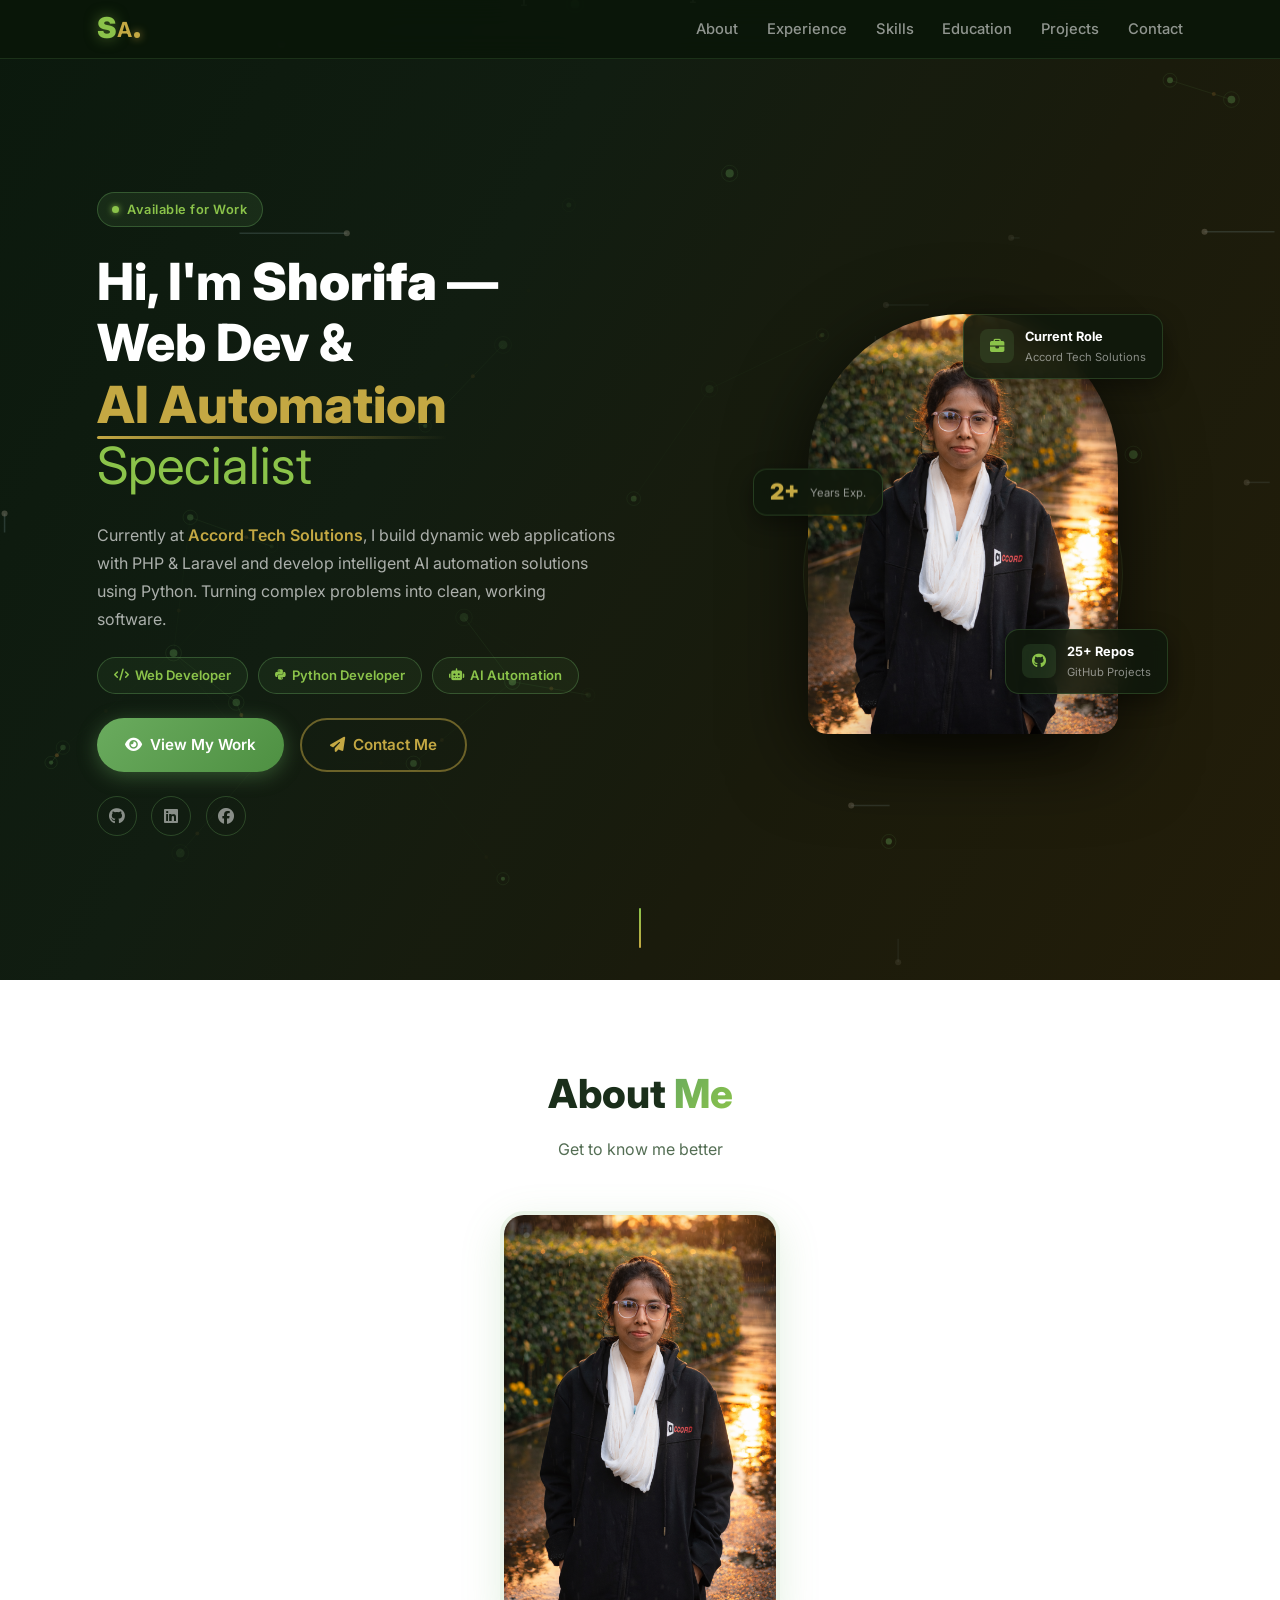
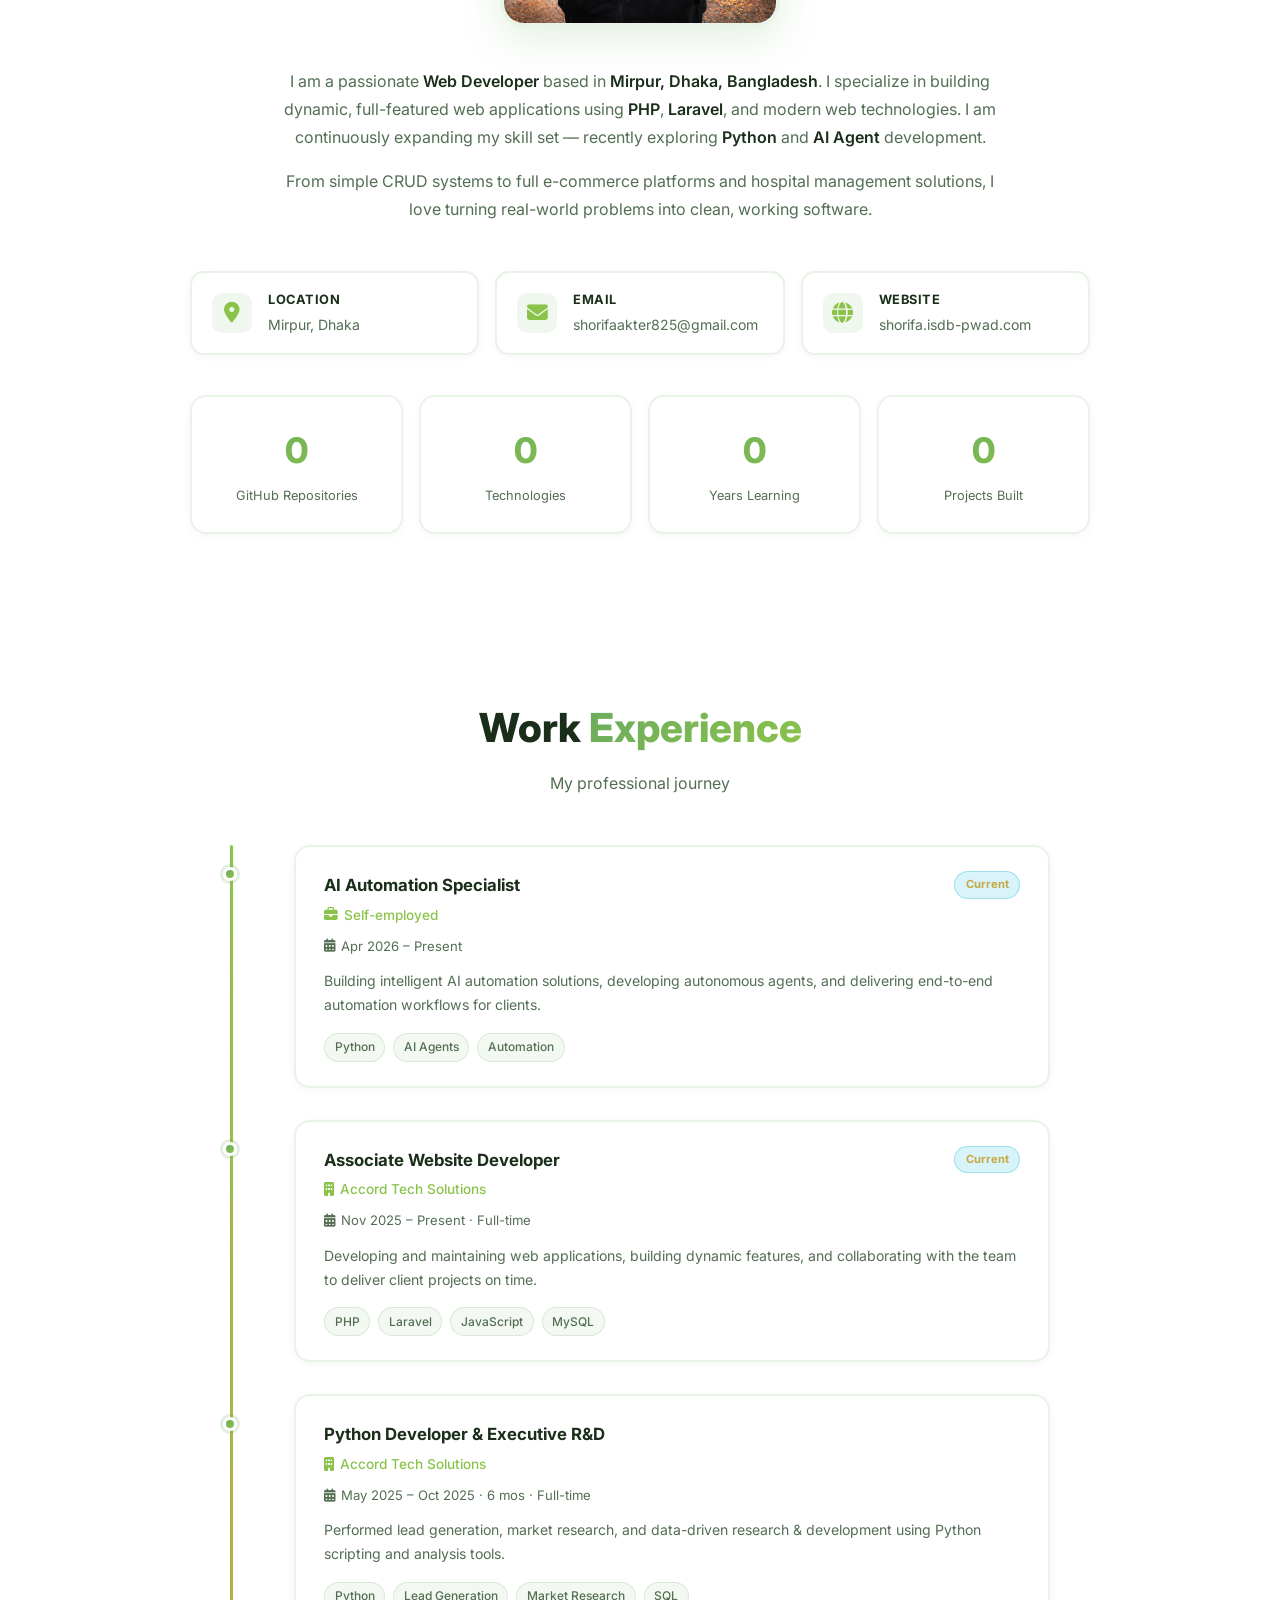
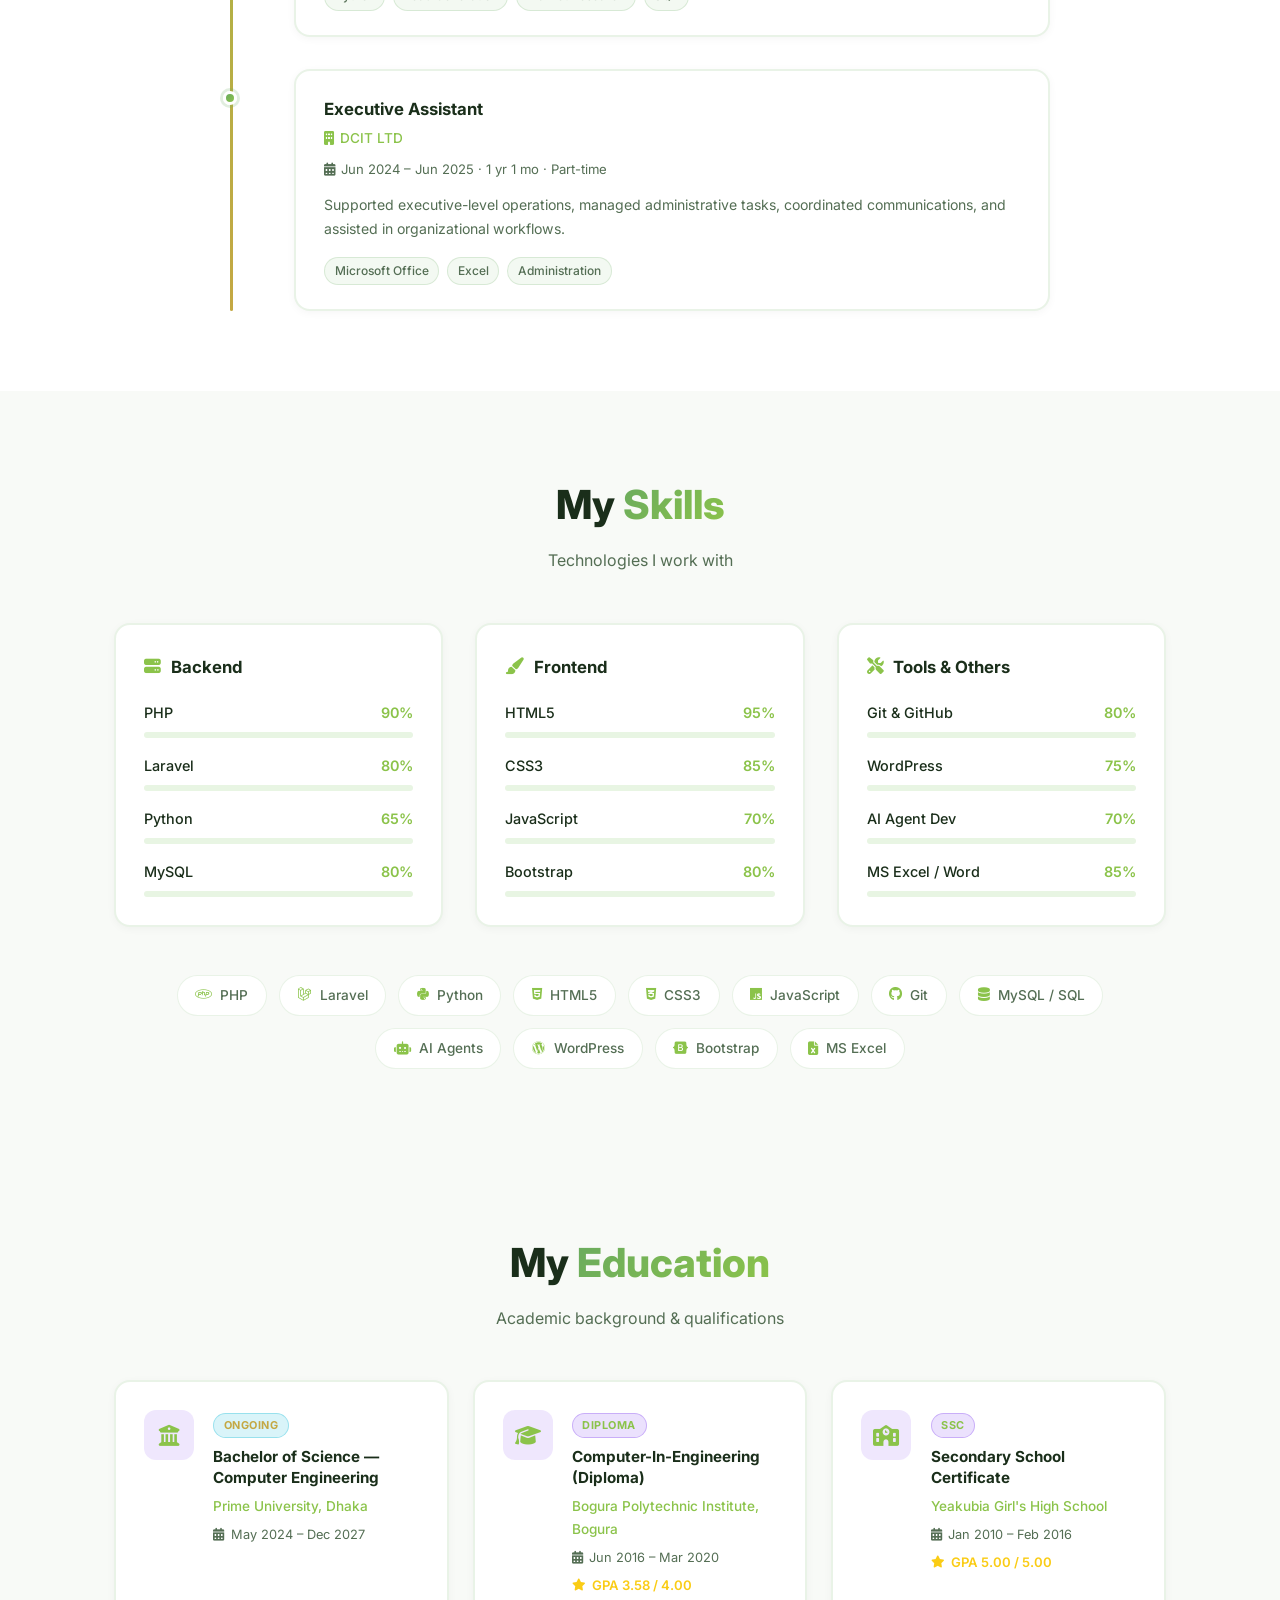
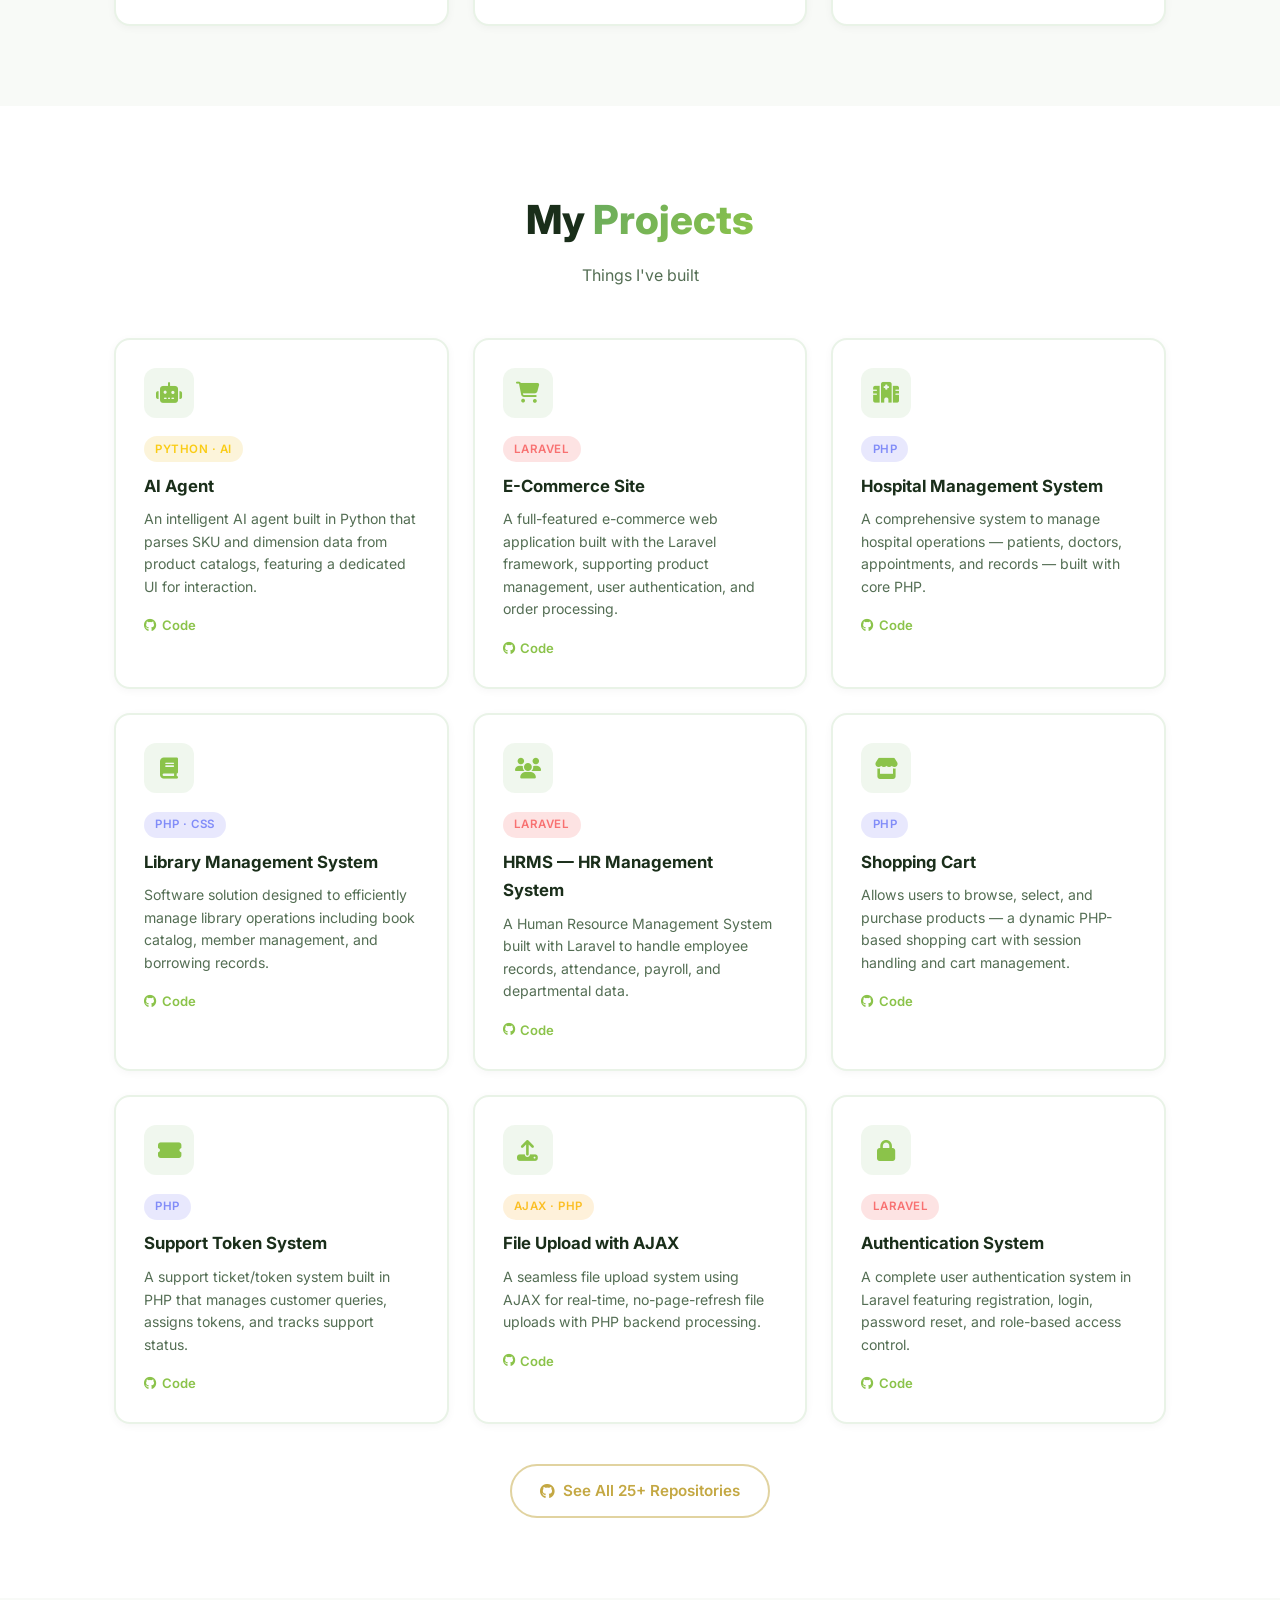
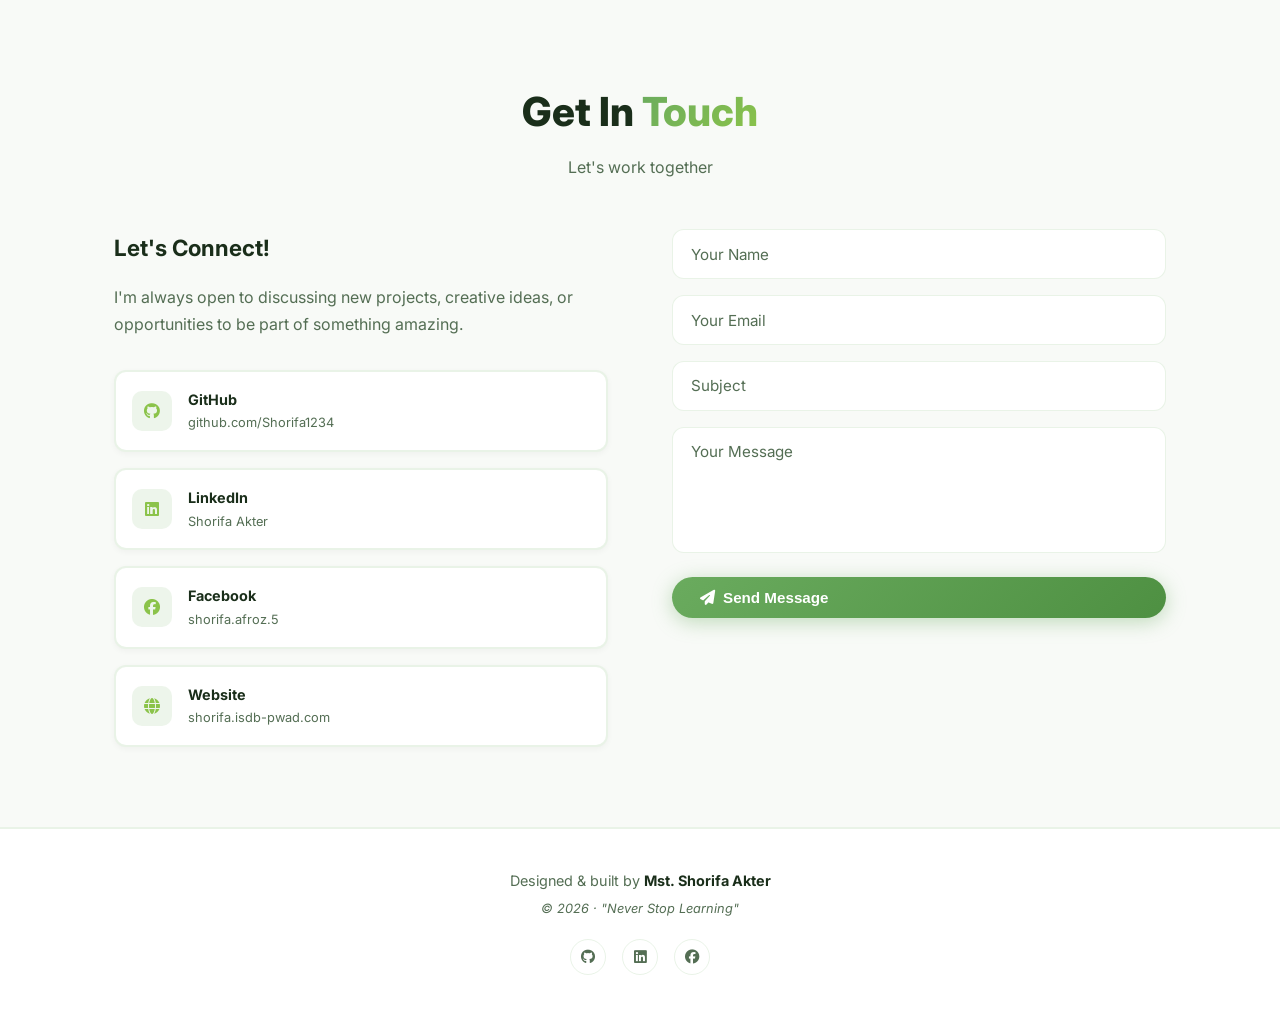
==== commit 77afc859: "Redesign About section: centered image, clean layout, info cards" ====
--- a/index.html
+++ b/index.html
@@ -120,29 +120,53 @@
   <section id="about">
     <div class="container">
       <h2 class="section-title">About <span>Me</span></h2>
-      <div class="about-grid">
-        <div class="about-text">
-          <p>
-            I am a passionate <strong>Web Developer</strong> based in <strong>Mirpur, Dhaka, Bangladesh</strong>.
-            I specialize in building dynamic, full-featured web applications using <strong>PHP</strong>, <strong>Laravel</strong>,
-            and modern web technologies. I am continuously expanding my skill set — recently exploring
-            <strong>Python</strong> and <strong>AI Agent</strong> development.
-          </p>
-          <p>
-            From simple CRUD systems to full e-commerce platforms and hospital management solutions,
-            I love turning real-world problems into clean, working software.
-          </p>
-          <div class="about-info">
-            <div class="info-item"><i class="fas fa-map-marker-alt"></i> Mirpur, Dhaka, Bangladesh</div>
-            <div class="info-item"><i class="fas fa-envelope"></i> shorifaakter825@gmail.com</div>
-            <div class="info-item"><i class="fas fa-globe"></i>
+      <p class="section-sub">Get to know me better</p>
+
+      <!-- Image centered -->
+      <div class="about-image-wrap">
+        <img src="assets/Image/Shorifa.png" alt="Shorifa Akter" class="about-img" />
+      </div>
+
+      <!-- Content -->
+      <div class="about-content">
+        <p>
+          I am a passionate <strong>Web Developer</strong> based in <strong>Mirpur, Dhaka, Bangladesh</strong>.
+          I specialize in building dynamic, full-featured web applications using <strong>PHP</strong>, <strong>Laravel</strong>,
+          and modern web technologies. I am continuously expanding my skill set — recently exploring
+          <strong>Python</strong> and <strong>AI Agent</strong> development.
+        </p>
+        <p>
+          From simple CRUD systems to full e-commerce platforms and hospital management solutions,
+          I love turning real-world problems into clean, working software.
+        </p>
+      </div>
+
+      <!-- Info + Stats grid -->
+      <div class="about-bottom">
+        <div class="about-info-cards">
+          <div class="info-card">
+            <i class="fas fa-map-marker-alt"></i>
+            <div>
+              <strong>Location</strong>
+              <span>Mirpur, Dhaka</span>
+            </div>
+          </div>
+          <div class="info-card">
+            <i class="fas fa-envelope"></i>
+            <div>
+              <strong>Email</strong>
+              <span>shorifaakter825@gmail.com</span>
+            </div>
+          </div>
+          <div class="info-card">
+            <i class="fas fa-globe"></i>
+            <div>
+              <strong>Website</strong>
               <a href="https://shorifa.isdb-pwad.com/" target="_blank">shorifa.isdb-pwad.com</a>
             </div>
           </div>
-          <a href="https://github.com/Shorifa1234" target="_blank" class="btn btn-primary" style="margin-top:1.5rem">
-            <i class="fab fa-github"></i> View GitHub
-          </a>
-        </div>
+        </div>
+
         <div class="about-stats">
           <div class="stat-card">
             <span class="stat-number" data-target="25">0</span>
@@ -162,6 +186,7 @@
           </div>
         </div>
       </div>
+
     </div>
   </section>
 
--- a/style.css
+++ b/style.css
@@ -2,20 +2,20 @@
 *, *::before, *::after { margin: 0; padding: 0; box-sizing: border-box; }
 
 :root {
-  --primary: #7c3aed;
-  --primary-light: #a855f7;
-  --primary-dark: #5b21b6;
-  --accent: #06b6d4;
-  --bg: #0f0f1a;
-  --bg2: #16162a;
-  --bg3: #1e1e38;
-  --card: #1a1a2e;
-  --border: rgba(124,58,237,0.2);
-  --text: #e2e8f0;
-  --text-muted: #94a3b8;
+  --primary: #6aab5e;
+  --primary-light: #8bc34a;
+  --primary-dark: #4e9042;
+  --accent: #c4a843;
+  --bg: #ffffff;
+  --bg2: #f8faf7;
+  --bg3: #e8f5e3;
+  --card: #ffffff;
+  --border: rgba(106,171,94,0.15);
+  --text: #1a2e1a;
+  --text-muted: #546e54;
   --white: #ffffff;
-  --gradient: linear-gradient(135deg, #7c3aed, #06b6d4);
-  --shadow: 0 20px 60px rgba(124,58,237,0.15);
+  --gradient: linear-gradient(135deg, #6aab5e, #8bc34a);
+  --shadow: 0 10px 40px rgba(106,171,94,0.12);
 }
 
 html { scroll-behavior: smooth; }
@@ -32,8 +32,9 @@
 
 /* ===== SCROLLBAR ===== */
 ::-webkit-scrollbar { width: 6px; }
-::-webkit-scrollbar-track { background: var(--bg); }
-::-webkit-scrollbar-thumb { background: var(--primary); border-radius: 3px; }
+::-webkit-scrollbar-track { background: #f8faf7; }
+::-webkit-scrollbar-thumb { background: #8bc34a; border-radius: 3px; }
+::-webkit-scrollbar-thumb:hover { background: #6aab5e; }
 
 /* ===== BUTTONS ===== */
 .btn {
@@ -82,38 +83,45 @@
   position: fixed;
   top: 0; left: 0; right: 0;
   z-index: 1000;
-  background: rgba(15,15,26,0.85);
-  backdrop-filter: blur(12px);
-  border-bottom: 1px solid var(--border);
+  background: rgba(10, 22, 9, 0.88);
+  backdrop-filter: blur(14px);
+  -webkit-backdrop-filter: blur(14px);
+  border-bottom: 1px solid rgba(106,171,94,0.18);
   transition: all 0.3s ease;
 }
+#navbar.scrolled {
+  background: rgba(10, 22, 9, 0.97);
+  box-shadow: 0 4px 24px rgba(0,0,0,0.4);
+  border-bottom-color: rgba(196,168,67,0.2);
+}
 .nav-container {
-  max-width: 1100px;
+  max-width: 1150px;
   margin: 0 auto;
-  padding: 1rem 1.5rem;
+  padding: 0.9rem 2rem;
   display: flex;
   align-items: center;
   justify-content: space-between;
 }
+
+/* Logo */
 .logo {
   font-size: 1.5rem;
   font-weight: 900;
   display: flex;
   align-items: center;
   gap: 1px;
-  position: relative;
   text-decoration: none;
   letter-spacing: -1px;
 }
 .logo-s {
-  color: #AACDDC;
-  font-size: 1.7rem;
+  color: #8bc34a;
+  font-size: 1.8rem;
   font-weight: 900;
   line-height: 1;
-  text-shadow: 0 0 12px rgba(170,205,220,0.5);
+  text-shadow: 0 0 14px rgba(139,195,74,0.5);
 }
 .logo-a {
-  color: #D2C4B4;
+  color: #c4a843;
   font-size: 1.3rem;
   font-weight: 700;
   line-height: 1;
@@ -121,40 +129,67 @@
   margin-bottom: 2px;
 }
 .logo-dot {
-  width: 6px;
-  height: 6px;
-  background: #AACDDC;
+  width: 6px; height: 6px;
+  background: #c4a843;
   border-radius: 50%;
   align-self: flex-end;
-  margin-bottom: 4px;
-  margin-left: 1px;
-  box-shadow: 0 0 8px rgba(170,205,220,0.8);
-}
-.nav-links { display: flex; gap: 2rem; list-style: none; }
+  margin-bottom: 5px;
+  margin-left: 2px;
+  box-shadow: 0 0 8px rgba(196,168,67,0.9);
+}
+
+/* Nav links */
+.nav-links { display: flex; gap: 1.8rem; list-style: none; }
 .nav-links a {
-  color: var(--text-muted);
+  color: rgba(255,255,255,0.55);
   font-weight: 500;
+  font-size: 0.92rem;
   transition: color 0.3s;
-  font-size: 0.95rem;
-}
-.nav-links a:hover { color: var(--primary-light); }
+  position: relative;
+  padding-bottom: 2px;
+}
+.nav-links a::after {
+  content: '';
+  position: absolute;
+  bottom: -2px; left: 0; right: 0;
+  height: 2px;
+  background: #8bc34a;
+  transform: scaleX(0);
+  transition: transform 0.3s ease;
+  border-radius: 2px;
+}
+.nav-links a:hover { color: #8bc34a; }
+.nav-links a:hover::after,
+.nav-links a.active::after { transform: scaleX(1); }
+.nav-links a.active { color: #8bc34a; }
+
+/* Hamburger */
 .hamburger {
   display: none;
   background: none;
-  border: none;
-  color: var(--text);
-  font-size: 1.3rem;
+  border: 1px solid rgba(106,171,94,0.3);
+  color: #8bc34a;
+  font-size: 1.1rem;
   cursor: pointer;
-}
+  padding: 0.4rem 0.6rem;
+  border-radius: 8px;
+  transition: all 0.3s;
+}
+.hamburger:hover { background: rgba(106,171,94,0.1); }
+
+/* Mobile menu */
 .mobile-menu {
   display: none;
   list-style: none;
-  padding: 1rem 1.5rem;
-  border-top: 1px solid var(--border);
+  padding: 0.75rem 2rem 1rem;
+  border-top: 1px solid rgba(106,171,94,0.15);
+  background: rgba(10,22,9,0.97);
 }
 .mobile-menu.open { display: block; }
-.mobile-menu li { padding: 0.6rem 0; }
-.mobile-menu a { color: var(--text-muted); font-size: 1rem; }
+.mobile-menu li { padding: 0.55rem 0; border-bottom: 1px solid rgba(255,255,255,0.05); }
+.mobile-menu li:last-child { border-bottom: none; }
+.mobile-menu a { color: rgba(255,255,255,0.6); font-size: 0.95rem; transition: color 0.3s; }
+.mobile-menu a:hover { color: #8bc34a; }
 
 @media (max-width: 768px) {
   .nav-links { display: none; }
@@ -469,40 +504,126 @@
 }
 
 /* ===== ABOUT ===== */
-#about { background: var(--bg2); }
-.about-grid {
+#about { background: var(--bg); }
+
+/* Image */
+.about-image-wrap {
+  display: flex;
+  justify-content: center;
+  margin: 0 auto 2.5rem;
+  max-width: 280px;
+}
+.about-img {
+  width: 100%;
+  height: auto;
+  max-width: 280px;
+  border-radius: 24px;
+  box-shadow: 0 12px 40px rgba(106,171,94,0.18);
+  border: 4px solid rgba(106,171,94,0.15);
+  transition: all 0.4s ease;
+}
+.about-img:hover {
+  transform: translateY(-8px) scale(1.02);
+  box-shadow: 0 20px 50px rgba(106,171,94,0.25);
+  border-color: var(--primary-light);
+}
+
+/* Content */
+.about-content {
+  max-width: 720px;
+  margin: 0 auto 3rem;
+  text-align: center;
+}
+.about-content p {
+  color: var(--text-muted);
+  margin-bottom: 1rem;
+  font-size: 1rem;
+  line-height: 1.75;
+}
+.about-content p strong { color: var(--text); font-weight: 600; }
+
+/* Bottom grid */
+.about-bottom {
   display: grid;
-  grid-template-columns: 1fr 1fr;
-  gap: 4rem;
-  align-items: start;
-}
-.about-text p { color: var(--text-muted); margin-bottom: 1rem; }
-.about-text p strong { color: var(--text); }
-.about-info { display: flex; flex-direction: column; gap: 0.6rem; margin-top: 1.5rem; }
-.info-item {
-  display: flex;
-  align-items: center;
-  gap: 0.7rem;
+  grid-template-columns: 1fr;
+  gap: 2.5rem;
+  max-width: 900px;
+  margin: 0 auto;
+}
+
+/* Info cards */
+.about-info-cards {
+  display: grid;
+  grid-template-columns: repeat(auto-fit, minmax(240px, 1fr));
+  gap: 1rem;
+}
+.info-card {
+  display: flex;
+  align-items: center;
+  gap: 1rem;
+  padding: 1rem 1.25rem;
+  background: var(--card);
+  border: 2px solid var(--border);
+  border-radius: 14px;
+  transition: all 0.3s;
+  box-shadow: 0 2px 8px rgba(0,0,0,0.04);
+}
+.info-card:hover {
+  border-color: var(--primary-light);
+  transform: translateY(-2px);
+  box-shadow: 0 6px 16px rgba(106,171,94,0.12);
+}
+.info-card i {
+  font-size: 1.3rem;
+  color: var(--primary-light);
+  width: 40px;
+  height: 40px;
+  display: flex;
+  align-items: center;
+  justify-content: center;
+  background: rgba(106,171,94,0.1);
+  border-radius: 10px;
+  flex-shrink: 0;
+}
+.info-card div {
+  display: flex;
+  flex-direction: column;
+  gap: 0.15rem;
+}
+.info-card strong {
+  font-size: 0.8rem;
+  font-weight: 700;
+  color: var(--text);
+  text-transform: uppercase;
+  letter-spacing: 0.5px;
+}
+.info-card span,
+.info-card a {
+  font-size: 0.88rem;
   color: var(--text-muted);
-  font-size: 0.95rem;
-}
-.info-item i { color: var(--primary-light); width: 16px; }
-.info-item a { color: var(--primary-light); }
-
+}
+.info-card a:hover { color: var(--primary-light); }
+
+/* Stats */
 .about-stats {
   display: grid;
-  grid-template-columns: 1fr 1fr;
+  grid-template-columns: repeat(auto-fit, minmax(140px, 1fr));
   gap: 1rem;
 }
 .stat-card {
   background: var(--card);
-  border: 1px solid var(--border);
+  border: 2px solid var(--border);
   border-radius: 16px;
   padding: 1.5rem;
   text-align: center;
-  transition: transform 0.3s, border-color 0.3s;
-}
-.stat-card:hover { transform: translateY(-4px); border-color: var(--primary); }
+  transition: all 0.3s;
+  box-shadow: 0 2px 8px rgba(0,0,0,0.04);
+}
+.stat-card:hover {
+  transform: translateY(-4px);
+  border-color: var(--primary-light);
+  box-shadow: 0 8px 24px rgba(106,171,94,0.15);
+}
 .stat-number {
   display: block;
   font-size: 2.2rem;
@@ -515,11 +636,12 @@
 .stat-label { font-size: 0.8rem; color: var(--text-muted); margin-top: 0.3rem; }
 
 @media (max-width: 768px) {
-  .about-grid { grid-template-columns: 1fr; gap: 2rem; }
+  .about-info-cards { grid-template-columns: 1fr; }
+  .about-stats { grid-template-columns: 1fr 1fr; }
 }
 
 /* ===== SKILLS ===== */
-#skills { background: var(--bg); }
+#skills { background: var(--bg2); }
 .skills-grid {
   display: grid;
   grid-template-columns: repeat(auto-fit, minmax(300px, 1fr));
@@ -528,9 +650,16 @@
 }
 .skill-category {
   background: var(--card);
-  border: 1px solid var(--border);
+  border: 2px solid var(--border);
   border-radius: 16px;
   padding: 1.75rem;
+  transition: all 0.3s;
+  box-shadow: 0 2px 8px rgba(0,0,0,0.04);
+}
+.skill-category:hover {
+  border-color: var(--primary-light);
+  box-shadow: 0 8px 20px rgba(106,171,94,0.12);
+  transform: translateY(-2px);
 }
 .skill-category h3 {
   font-size: 1.05rem;
@@ -578,7 +707,7 @@
 .badge i { color: var(--primary-light); }
 
 /* ===== PROJECTS ===== */
-#projects { background: var(--bg2); }
+#projects { background: var(--bg); }
 .projects-grid {
   display: grid;
   grid-template-columns: repeat(auto-fit, minmax(300px, 1fr));
@@ -587,18 +716,23 @@
 }
 .project-card {
   background: var(--card);
-  border: 1px solid var(--border);
+  border: 2px solid var(--border);
   border-radius: 16px;
   padding: 1.75rem;
   transition: all 0.3s ease;
   display: flex;
   flex-direction: column;
   gap: 1rem;
-}
-.project-card:hover { transform: translateY(-5px); border-color: var(--primary); box-shadow: var(--shadow); }
+  box-shadow: 0 2px 8px rgba(0,0,0,0.04);
+}
+.project-card:hover {
+  transform: translateY(-5px);
+  border-color: var(--primary-light);
+  box-shadow: 0 12px 32px rgba(106,171,94,0.15);
+}
 .project-icon {
   width: 50px; height: 50px;
-  background: rgba(124,58,237,0.1);
+  background: rgba(106,171,94,0.1);
   border-radius: 12px;
   display: flex; align-items: center; justify-content: center;
   font-size: 1.3rem;
@@ -637,7 +771,7 @@
 .projects-footer { text-align: center; }
 
 /* ===== CONTACT ===== */
-#contact { background: var(--bg); }
+#contact { background: var(--bg2); }
 .contact-grid {
   display: grid;
   grid-template-columns: 1fr 1fr;
@@ -653,14 +787,19 @@
   gap: 1rem;
   padding: 1rem;
   background: var(--card);
-  border: 1px solid var(--border);
+  border: 2px solid var(--border);
   border-radius: 12px;
   transition: all 0.3s;
-}
-.contact-link:hover { border-color: var(--primary); transform: translateX(5px); }
+  box-shadow: 0 2px 6px rgba(0,0,0,0.04);
+}
+.contact-link:hover {
+  border-color: var(--primary-light);
+  transform: translateX(5px);
+  box-shadow: 0 4px 12px rgba(106,171,94,0.12);
+}
 .contact-link > i {
   width: 40px; height: 40px;
-  background: rgba(124,58,237,0.15);
+  background: rgba(106,171,94,0.12);
   border-radius: 10px;
   display: flex; align-items: center; justify-content: center;
   font-size: 1rem;
@@ -689,7 +828,10 @@
 .form-group input::placeholder,
 .form-group textarea::placeholder { color: var(--text-muted); }
 .form-group input:focus,
-.form-group textarea:focus { border-color: var(--primary); }
+.form-group textarea:focus {
+  border-color: var(--primary-light);
+  box-shadow: 0 0 0 3px rgba(106,171,94,0.1);
+}
 
 @media (max-width: 768px) {
   .contact-grid { grid-template-columns: 1fr; gap: 2.5rem; }
@@ -697,8 +839,8 @@
 
 /* ===== FOOTER ===== */
 footer {
-  background: var(--bg2);
-  border-top: 1px solid var(--border);
+  background: var(--bg);
+  border-top: 2px solid var(--border);
   padding: 2.5rem 0;
   text-align: center;
 }
@@ -715,10 +857,14 @@
   font-size: 0.9rem;
   transition: all 0.3s;
 }
-.footer-socials a:hover { border-color: var(--primary); color: var(--primary-light); }
+.footer-socials a:hover {
+  border-color: var(--primary-light);
+  color: var(--primary-light);
+  background: rgba(106,171,94,0.08);
+}
 
 /* ===== EXPERIENCE / TIMELINE ===== */
-#experience { background: var(--bg2); }
+#experience { background: var(--bg); }
 
 .timeline {
   position: relative;
@@ -732,8 +878,8 @@
   left: 0;
   top: 0;
   bottom: 0;
-  width: 2px;
-  background: linear-gradient(to bottom, var(--primary), var(--accent));
+  width: 3px;
+  background: linear-gradient(to bottom, var(--primary-light), var(--accent));
   border-radius: 2px;
 }
 
@@ -752,18 +898,23 @@
   height: 14px;
   background: var(--gradient);
   border-radius: 50%;
-  border: 2px solid var(--bg2);
-  box-shadow: 0 0 0 3px rgba(124,58,237,0.3);
+  border: 3px solid var(--bg);
+  box-shadow: 0 0 0 3px rgba(106,171,94,0.2);
 }
 
 .timeline-card {
   background: var(--card);
-  border: 1px solid var(--border);
+  border: 2px solid var(--border);
   border-radius: 16px;
   padding: 1.5rem 1.75rem;
   transition: all 0.3s ease;
-}
-.timeline-card:hover { border-color: var(--primary); transform: translateX(4px); box-shadow: var(--shadow); }
+  box-shadow: 0 2px 8px rgba(0,0,0,0.04);
+}
+.timeline-card:hover {
+  border-color: var(--primary-light);
+  transform: translateX(4px);
+  box-shadow: 0 8px 24px rgba(106,171,94,0.12);
+}
 
 .tl-header {
   display: flex;
@@ -792,8 +943,8 @@
 .tl-desc { font-size: 0.88rem; color: var(--text-muted); line-height: 1.7; margin-bottom: 1rem; }
 .tl-tags { display: flex; flex-wrap: wrap; gap: 0.5rem; }
 .tl-tags span {
-  background: rgba(124,58,237,0.1);
-  border: 1px solid rgba(124,58,237,0.2);
+  background: rgba(106,171,94,0.08);
+  border: 1px solid rgba(106,171,94,0.2);
   color: var(--text-muted);
   font-size: 0.75rem;
   font-weight: 500;
@@ -808,7 +959,7 @@
 }
 
 /* ===== EDUCATION ===== */
-#education { background: var(--bg); }
+#education { background: var(--bg2); }
 
 .edu-grid {
   display: grid;
@@ -818,15 +969,20 @@
 
 .edu-card {
   background: var(--card);
-  border: 1px solid var(--border);
+  border: 2px solid var(--border);
   border-radius: 16px;
   padding: 1.75rem;
   display: flex;
   gap: 1.2rem;
   align-items: flex-start;
   transition: all 0.3s ease;
-}
-.edu-card:hover { border-color: var(--primary); transform: translateY(-4px); box-shadow: var(--shadow); }
+  box-shadow: 0 2px 8px rgba(0,0,0,0.04);
+}
+.edu-card:hover {
+  border-color: var(--primary-light);
+  transform: translateY(-4px);
+  box-shadow: 0 8px 24px rgba(106,171,94,0.12);
+}
 
 .edu-icon {
   width: 50px;
@@ -873,8 +1029,178 @@
   transform: translateY(0);
 }
 
+/* ============================================
+   RESPONSIVE — TABLET (max 1024px)
+   ============================================ */
+@media (max-width: 1024px) {
+  .hero-split {
+    grid-template-columns: 1fr 360px;
+    gap: 2rem;
+    padding: 6rem 1.5rem 3rem;
+  }
+  .hero-img-wrap { width: 300px; height: 370px; }
+  .hero-img-wrap img { width: 260px; height: 360px; }
+
+  .about-grid { gap: 2.5rem; }
+  .contact-grid { gap: 2.5rem; }
+
+  .fc-top  { right: -10px; }
+  .fc-bottom { right: -10px; }
+  .fc-left { left: -15px; }
+}
+
+/* ============================================
+   RESPONSIVE — MOBILE LANDSCAPE / SMALL TABLET (max 768px)
+   ============================================ */
+@media (max-width: 768px) {
+
+  /* General */
+  section { padding: 4rem 0; }
+  .container { padding: 0 1.2rem; }
+
+  /* Section titles */
+  .section-title { font-size: 1.7rem; }
+  .section-sub { font-size: 0.88rem; margin-bottom: 2rem; }
+
+  /* NAV */
+  .nav-container { padding: 0.8rem 1.2rem; }
+  .nav-links { display: none; }
+  .hamburger { display: block; }
+
+  /* HERO */
+  .hero-split {
+    grid-template-columns: 1fr;
+    text-align: center;
+    padding: 6rem 1.2rem 3rem;
+    gap: 2rem;
+  }
+  .hero-right { order: -1; }
+  .hero-img-wrap { width: 220px; height: 280px; margin: 0 auto; }
+  .hero-img-wrap img { width: 200px; height: 270px; }
+  .img-bg-circle { width: 190px; height: 190px; }
+  .hero-avail-badge { margin: 0 auto; }
+  .hero-headline { font-size: clamp(1.6rem, 5vw, 2.2rem); }
+  .hero-desc { font-size: 0.9rem; margin: 0 auto; }
+  .hero-roles-static { justify-content: center; }
+  .hero-btns { justify-content: center; }
+  .hero-socials { justify-content: center; }
+
+  /* Floating cards — reposition for mobile */
+  .fc-top    { top: 8px;  right: 5px; padding: 0.5rem 0.7rem; }
+  .fc-left   { top: auto; bottom: 70px; left: 0; transform: none; padding: 0.5rem 0.7rem; }
+  .fc-bottom { bottom: 5px; right: 5px; padding: 0.5rem 0.7rem; }
+  .fc-text strong { font-size: 0.72rem; }
+  .fc-text span   { font-size: 0.65rem; }
+  .fc-num  { font-size: 1.1rem; }
+  .fc-label { font-size: 0.65rem; }
+  .fc-icon { width: 28px; height: 28px; font-size: 0.8rem; }
+
+  /* ABOUT */
+  .about-image-wrap { max-width: 200px; }
+  .about-img { max-width: 200px; border-radius: 18px; }
+  .about-info-cards { grid-template-columns: 1fr; }
+  .about-stats { grid-template-columns: 1fr 1fr; gap: 0.8rem; }
+  .stat-card { padding: 1.2rem; }
+  .stat-number { font-size: 1.8rem; }
+
+  /* SKILLS */
+  .skills-grid { grid-template-columns: 1fr; gap: 1.2rem; }
+
+  /* EXPERIENCE */
+  .timeline { padding-left: 1.5rem; }
+  .timeline-item { padding-left: 1.2rem; }
+  .timeline-dot { left: -1.9rem; }
+  .timeline-card { padding: 1.2rem; }
+  .tl-header { flex-direction: column; gap: 0.4rem; }
+  .tl-badge { align-self: flex-start; }
+
+  /* EDUCATION */
+  .edu-grid { grid-template-columns: 1fr; }
+  .edu-card { padding: 1.2rem; }
+
+  /* PROJECTS */
+  .projects-grid { grid-template-columns: 1fr; gap: 1.2rem; }
+  .project-card { padding: 1.3rem; }
+
+  /* CONTACT */
+  .contact-grid { grid-template-columns: 1fr; gap: 2rem; }
+
+  /* FOOTER */
+  .footer-socials { gap: 0.8rem; }
+}
+
+/* ============================================
+   RESPONSIVE — MOBILE PORTRAIT (max 480px)
+   ============================================ */
 @media (max-width: 480px) {
-  section { padding: 3.5rem 0; }
-  .hero-btns { flex-direction: column; align-items: center; }
-  .about-stats { grid-template-columns: 1fr 1fr; }
-}
+
+  /* General */
+  section { padding: 3rem 0; }
+  .container { padding: 0 1rem; }
+
+  /* NAV */
+  .nav-container { padding: 0.7rem 1rem; }
+  .logo-s { font-size: 1.5rem; }
+  .logo-a { font-size: 1.1rem; }
+
+  /* HERO */
+  .hero-split { padding: 5.5rem 1rem 2.5rem; }
+  .hero-img-wrap { width: 180px; height: 240px; }
+  .hero-img-wrap img { width: 165px; height: 230px; }
+  .img-bg-circle { width: 160px; height: 160px; }
+  .hero-headline { font-size: 1.5rem; line-height: 1.3; }
+  .hero-desc { font-size: 0.85rem; }
+  .hero-btns { flex-direction: column; align-items: center; gap: 0.75rem; }
+  .btn { width: 100%; justify-content: center; padding: 0.7rem 1.2rem; font-size: 0.88rem; }
+  .role-pill { font-size: 0.75rem; padding: 0.35rem 0.8rem; }
+  .hero-avail-badge { font-size: 0.72rem; }
+
+  /* Floating cards hide on very small */
+  .fc-left { display: none; }
+  .fc-top    { top: 5px; right: 2px; }
+  .fc-bottom { bottom: 2px; right: 2px; }
+
+  /* ABOUT */
+  .about-image-wrap { max-width: 160px; }
+  .about-img { max-width: 160px; border-radius: 16px; border-width: 3px; }
+  .about-content { font-size: 0.88rem; }
+  .about-stats { grid-template-columns: 1fr 1fr; gap: 0.6rem; }
+  .stat-number { font-size: 1.5rem; }
+  .stat-label { font-size: 0.72rem; }
+  .info-card { padding: 0.8rem 1rem; }
+  .info-card i { width: 35px; height: 35px; font-size: 1.1rem; }
+  .info-card strong { font-size: 0.72rem; }
+  .info-card span, .info-card a { font-size: 0.8rem; }
+
+  /* SKILLS */
+  .skill-category { padding: 1.2rem; }
+  .tech-badges { gap: 0.5rem; }
+  .badge { font-size: 0.78rem; padding: 0.4rem 0.8rem; }
+
+  /* EXPERIENCE */
+  .timeline { padding-left: 1.2rem; }
+  .timeline-item { padding-left: 1rem; }
+  .timeline-dot { left: -1.6rem; width: 11px; height: 11px; top: 1.2rem; }
+  .tl-header h3 { font-size: 0.95rem; }
+  .tl-company { font-size: 0.78rem; }
+  .tl-desc { font-size: 0.82rem; }
+  .tl-tags span { font-size: 0.7rem; }
+
+  /* EDUCATION */
+  .edu-card { flex-direction: column; gap: 0.8rem; }
+  .edu-icon { width: 42px; height: 42px; font-size: 1.1rem; }
+  .edu-content h3 { font-size: 0.88rem; }
+
+  /* PROJECTS */
+  .project-card { padding: 1.1rem; }
+  .project-content h3 { font-size: 0.95rem; }
+
+  /* CONTACT */
+  .contact-info h3 { font-size: 1.1rem; }
+  .contact-link { padding: 0.8rem; gap: 0.75rem; }
+  .form-group input,
+  .form-group textarea { padding: 0.8rem; font-size: 0.88rem; }
+
+  /* SECTION TITLE */
+  .section-title { font-size: 1.5rem; }
+}
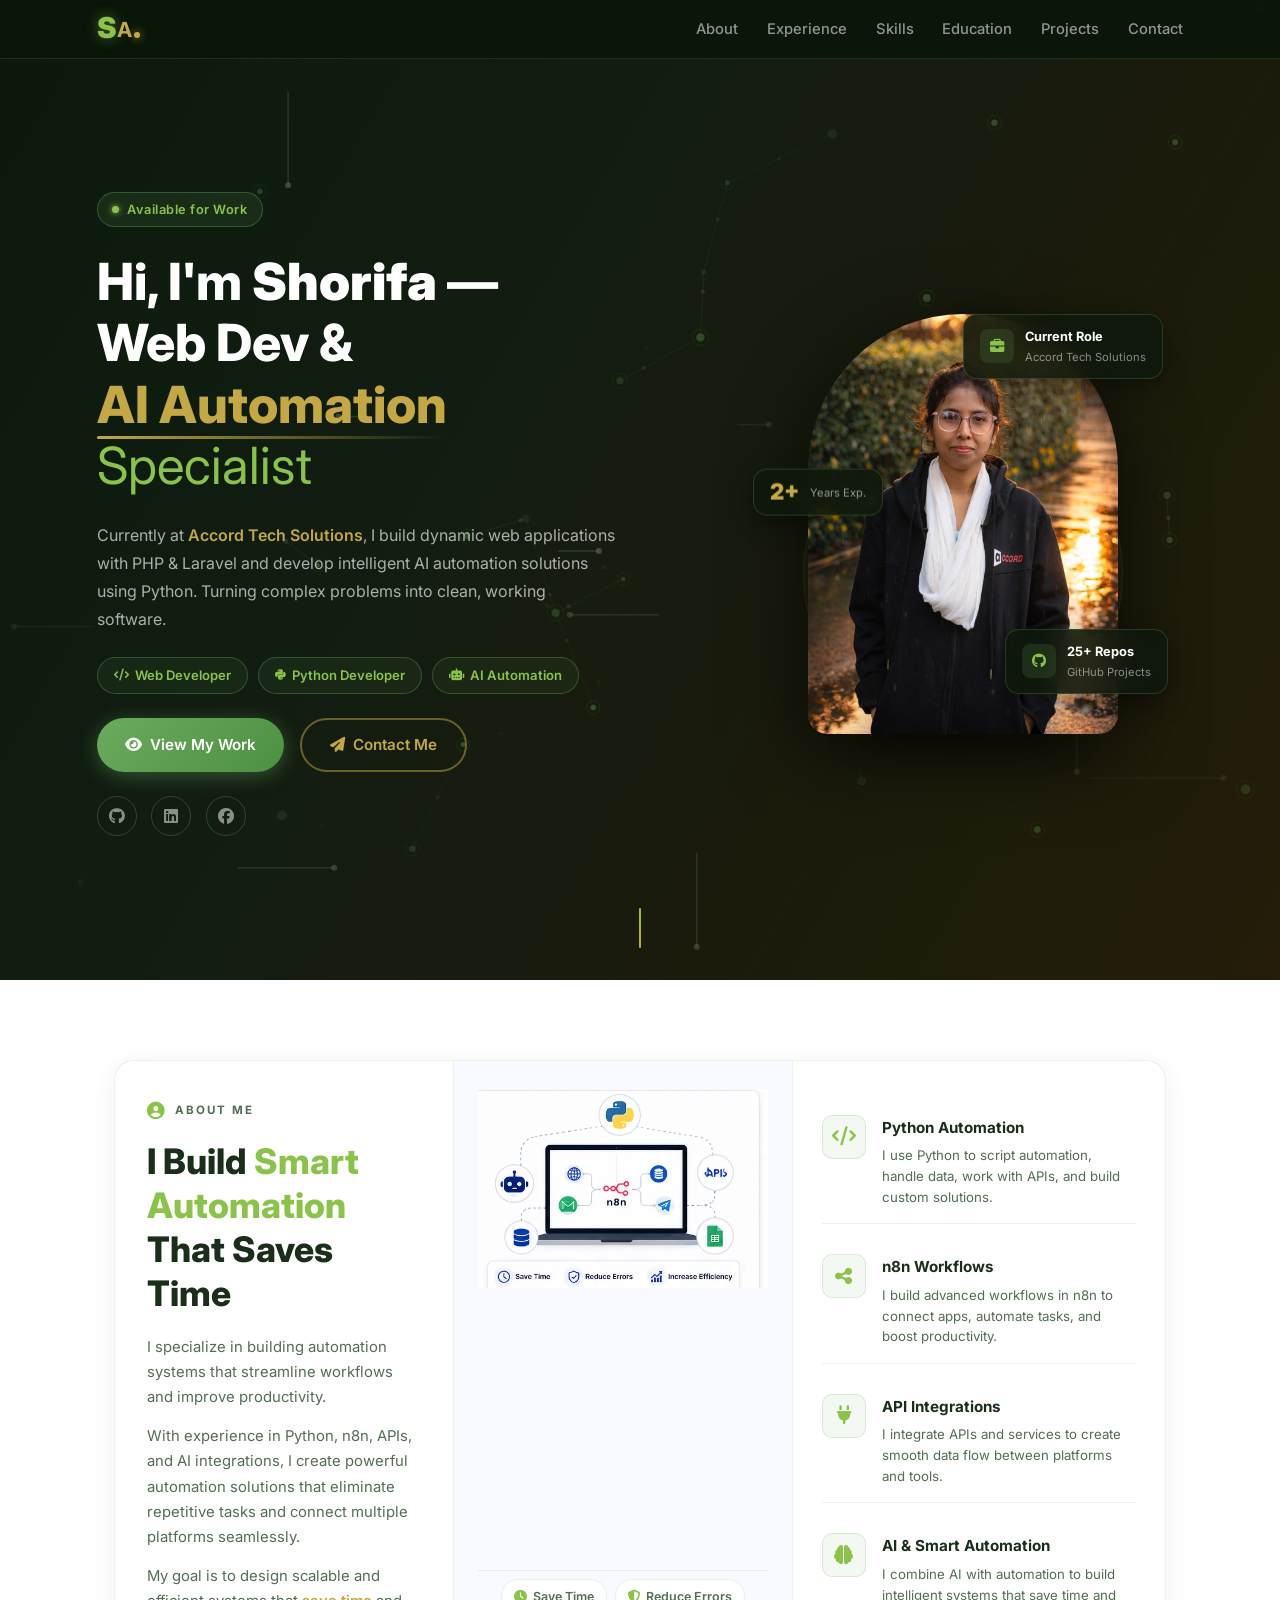
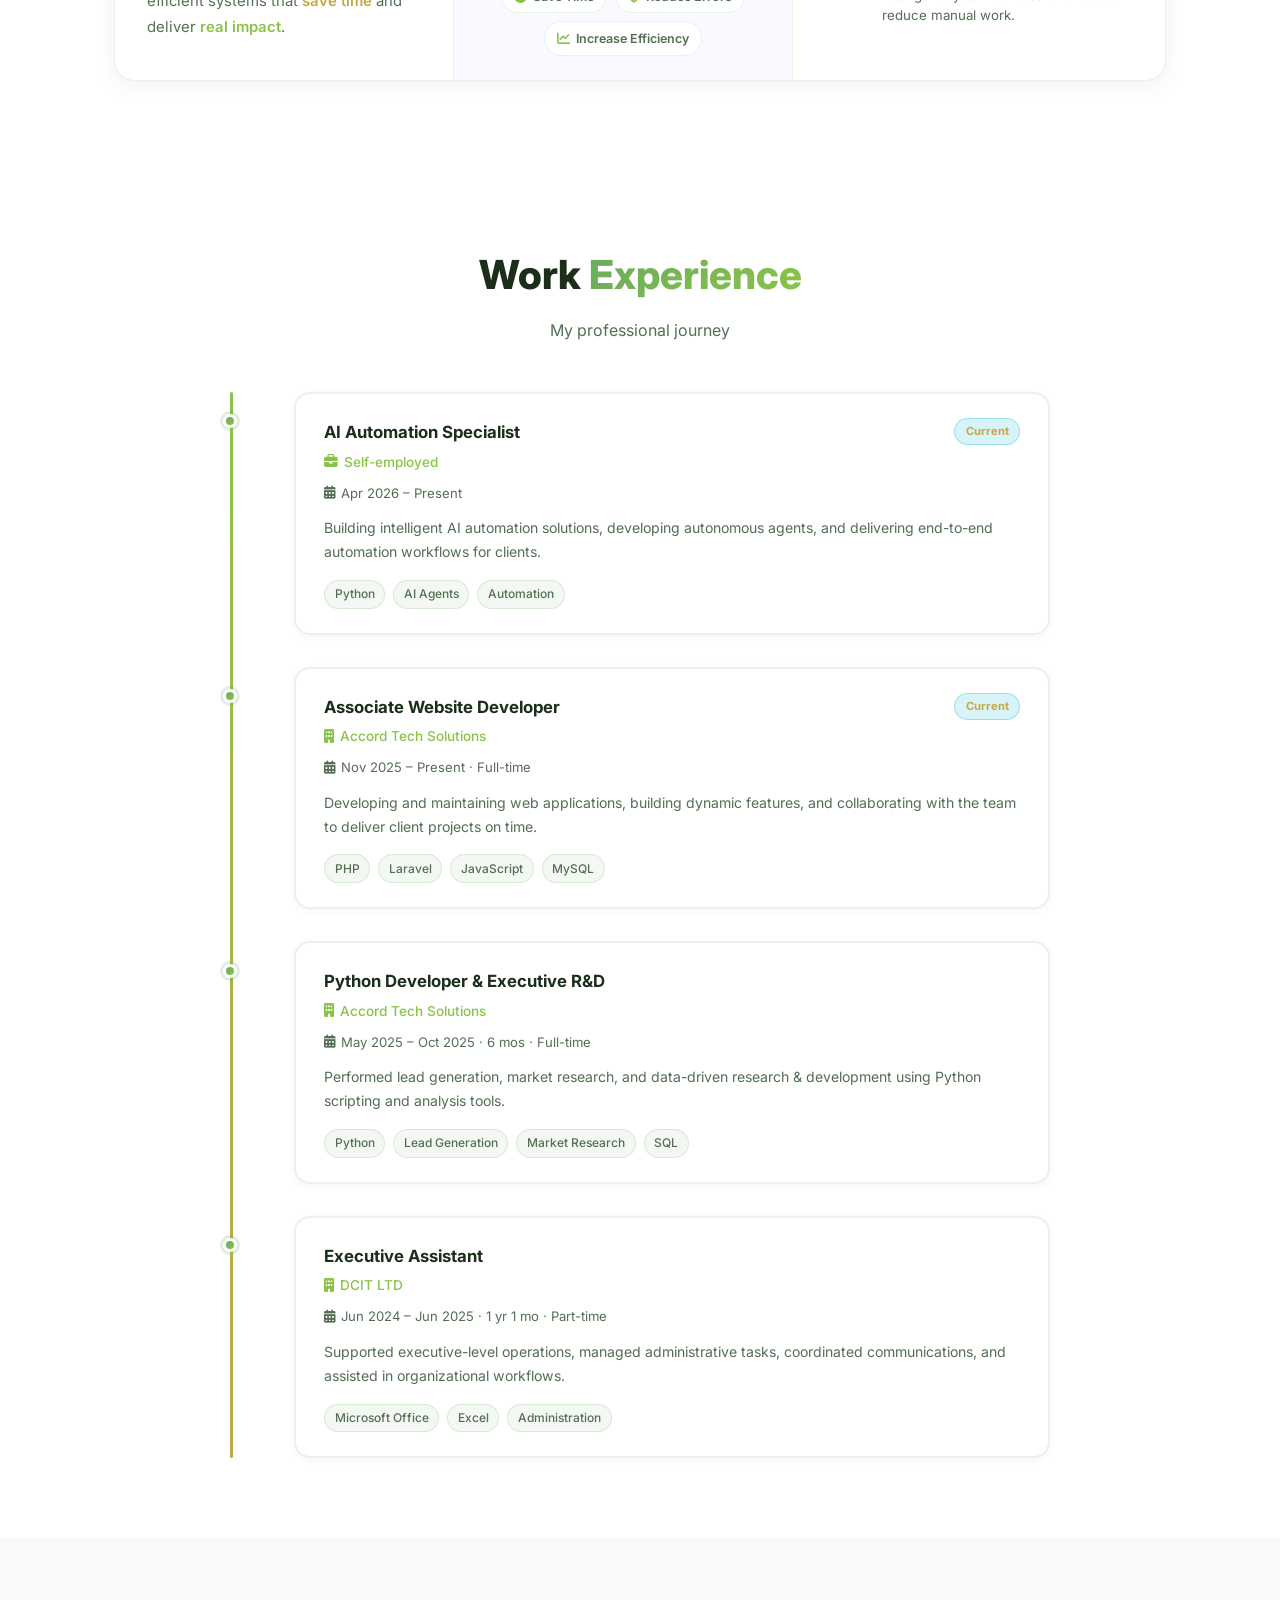
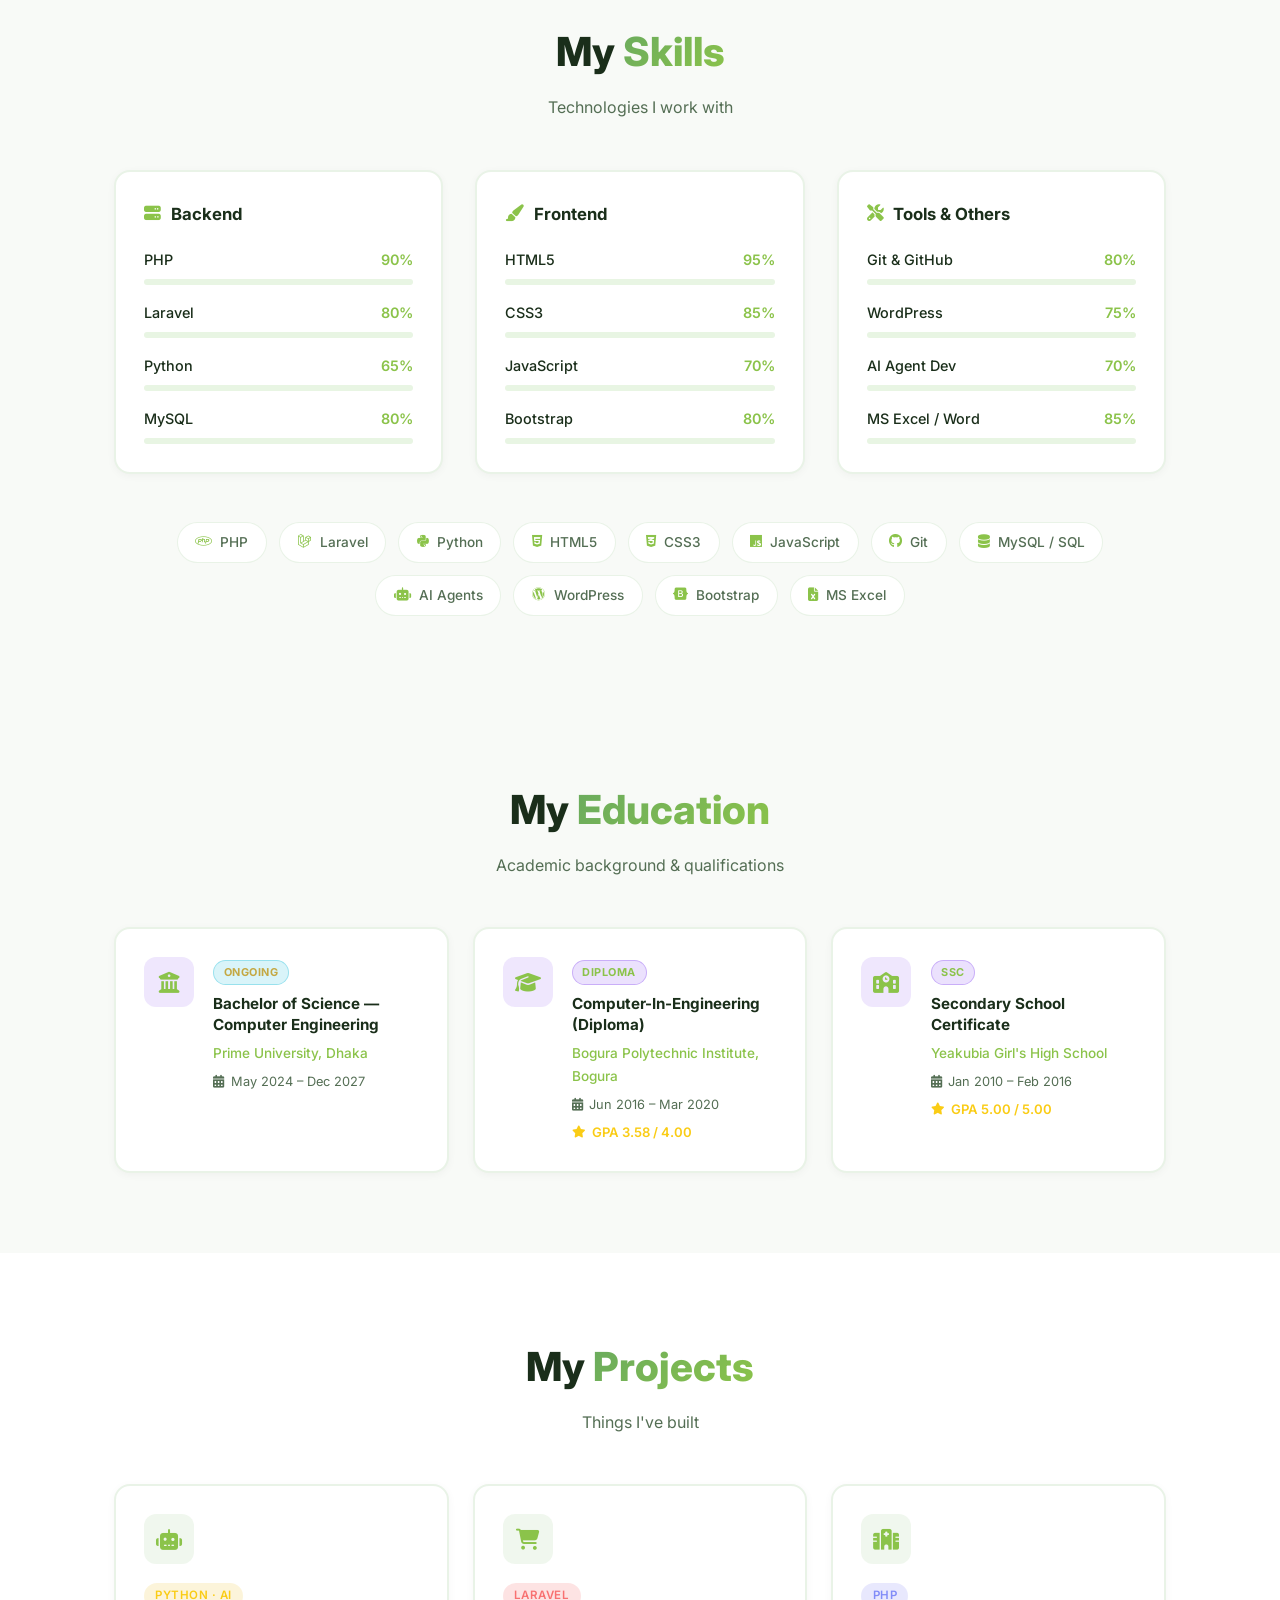
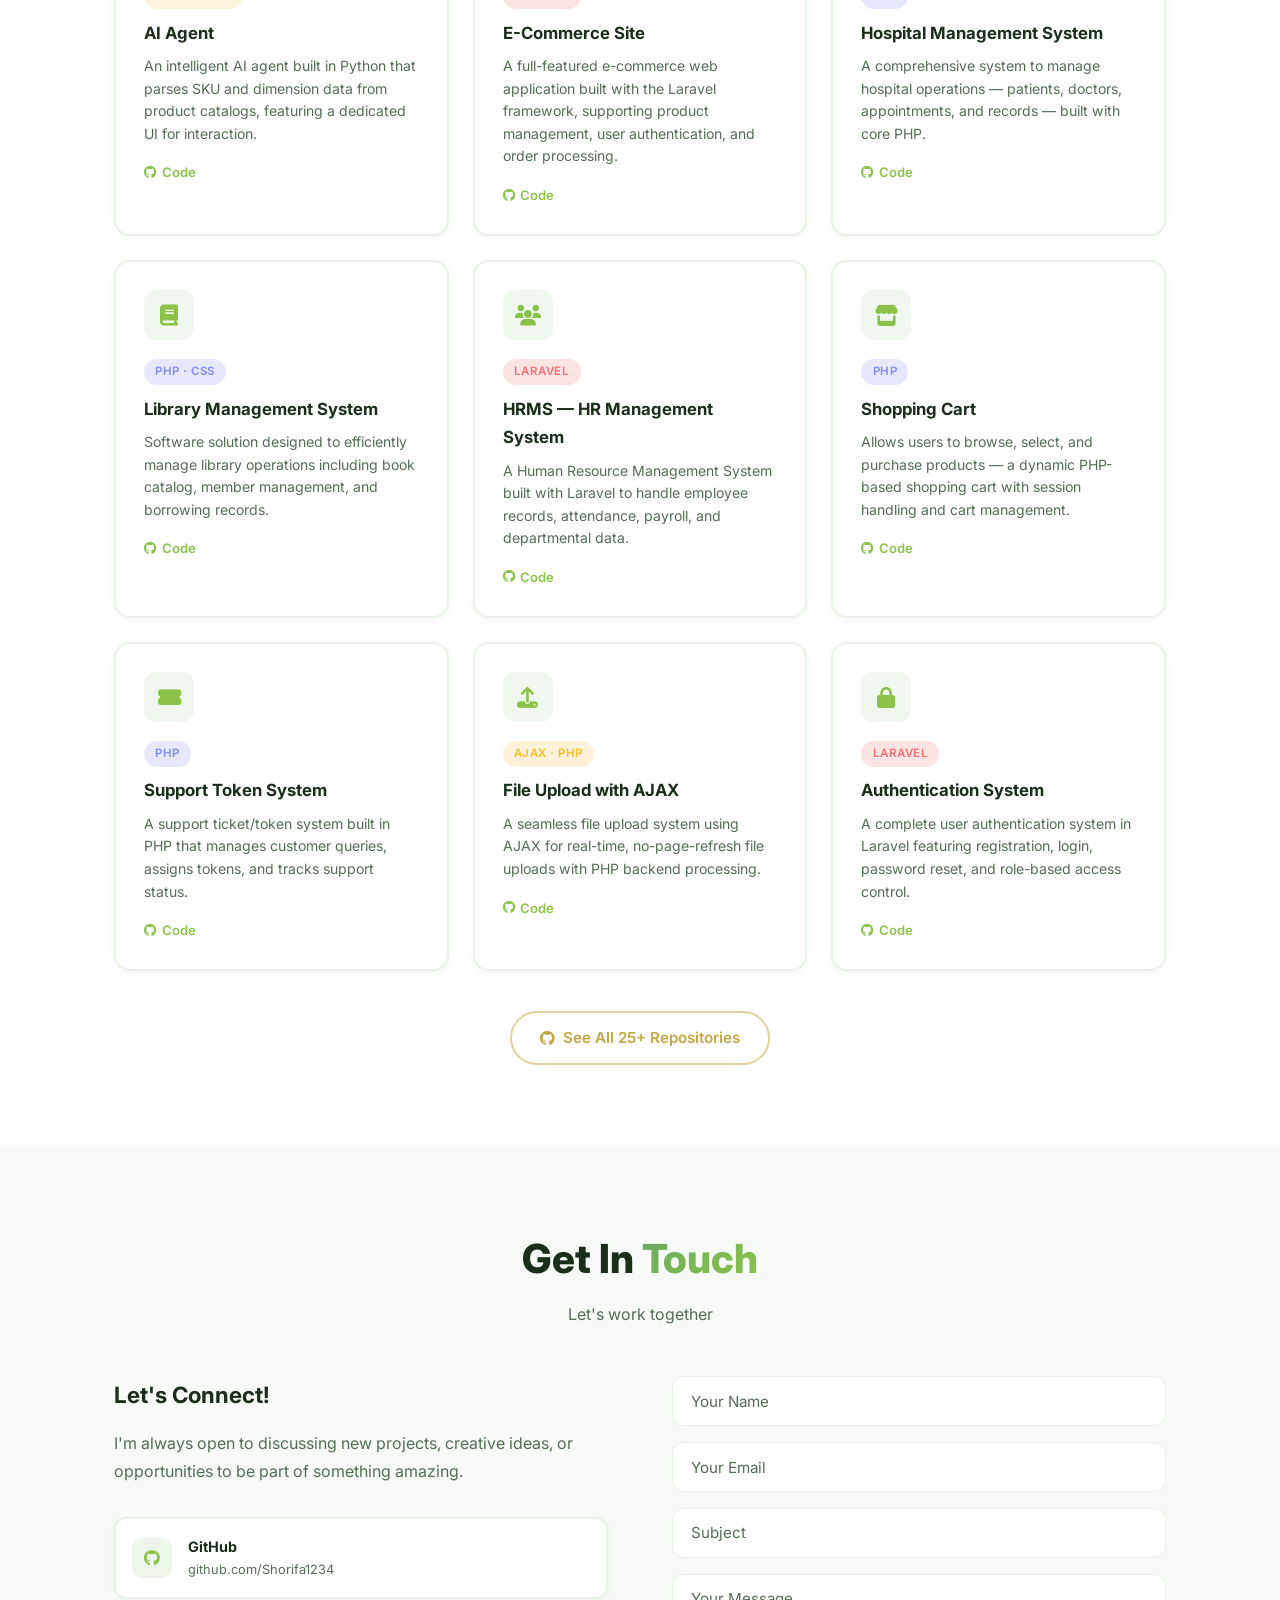
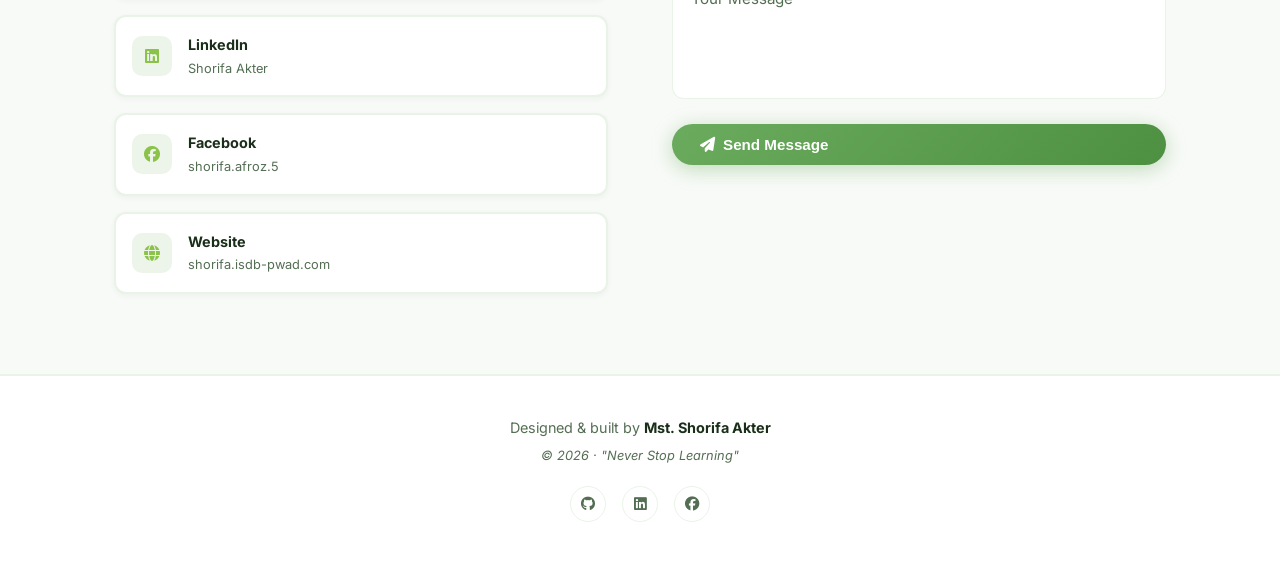
==== commit dda5a013: "Redesign About section: 3-column card layout with 505.png illustration Co-Authored-By: Claude Sonnet" ====
--- a/index.html
+++ b/index.html
@@ -119,72 +119,71 @@
   <!-- ABOUT -->
   <section id="about">
     <div class="container">
-      <h2 class="section-title">About <span>Me</span></h2>
-      <p class="section-sub">Get to know me better</p>
-
-      <!-- Image centered -->
-      <div class="about-image-wrap">
-        <img src="assets/Image/Shorifa.png" alt="Shorifa Akter" class="about-img" />
-      </div>
-
-      <!-- Content -->
-      <div class="about-content">
-        <p>
-          I am a passionate <strong>Web Developer</strong> based in <strong>Mirpur, Dhaka, Bangladesh</strong>.
-          I specialize in building dynamic, full-featured web applications using <strong>PHP</strong>, <strong>Laravel</strong>,
-          and modern web technologies. I am continuously expanding my skill set — recently exploring
-          <strong>Python</strong> and <strong>AI Agent</strong> development.
-        </p>
-        <p>
-          From simple CRUD systems to full e-commerce platforms and hospital management solutions,
-          I love turning real-world problems into clean, working software.
-        </p>
-      </div>
-
-      <!-- Info + Stats grid -->
-      <div class="about-bottom">
-        <div class="about-info-cards">
-          <div class="info-card">
-            <i class="fas fa-map-marker-alt"></i>
-            <div>
-              <strong>Location</strong>
-              <span>Mirpur, Dhaka</span>
-            </div>
-          </div>
-          <div class="info-card">
-            <i class="fas fa-envelope"></i>
-            <div>
-              <strong>Email</strong>
-              <span>shorifaakter825@gmail.com</span>
-            </div>
-          </div>
-          <div class="info-card">
-            <i class="fas fa-globe"></i>
-            <div>
-              <strong>Website</strong>
-              <a href="https://shorifa.isdb-pwad.com/" target="_blank">shorifa.isdb-pwad.com</a>
-            </div>
-          </div>
-        </div>
-
-        <div class="about-stats">
-          <div class="stat-card">
-            <span class="stat-number" data-target="25">0</span>
-            <span class="stat-label">GitHub Repositories</span>
-          </div>
-          <div class="stat-card">
-            <span class="stat-number" data-target="5">0</span>
-            <span class="stat-label">Technologies</span>
-          </div>
-          <div class="stat-card">
-            <span class="stat-number" data-target="3">0</span>
-            <span class="stat-label">Years Learning</span>
-          </div>
-          <div class="stat-card">
-            <span class="stat-number" data-target="10">0</span>
-            <span class="stat-label">Projects Built</span>
-          </div>
-        </div>
+
+      <div class="about-card">
+
+        <!-- COL 1: TEXT -->
+        <div class="about-col-text">
+          <div class="about-label">
+            <i class="fas fa-user-circle"></i> ABOUT ME
+          </div>
+          <h2 class="about-main-title">
+            I Build <span class="title-highlight">Smart Automation</span>
+            That Saves Time
+          </h2>
+          <div class="about-desc">
+            <p>I specialize in building automation systems that streamline workflows and improve productivity.</p>
+            <p>With experience in Python, n8n, APIs, and AI integrations, I create powerful automation solutions that eliminate repetitive tasks and connect multiple platforms seamlessly.</p>
+            <p>My goal is to design scalable and efficient systems that <strong class="text-accent">save time</strong> and deliver <strong class="text-primary">real impact</strong>.</p>
+          </div>
+        </div>
+
+        <div class="about-divider"></div>
+
+        <!-- COL 2: ILLUSTRATION -->
+        <div class="about-col-illus">
+          <img src="assets/Image/505.png" alt="Automation Illustration" class="about-illus-img" />
+          <div class="about-benefits">
+            <div class="benefit-badge"><i class="fas fa-clock"></i> <span>Save Time</span></div>
+            <div class="benefit-badge"><i class="fas fa-shield-alt"></i> <span>Reduce Errors</span></div>
+            <div class="benefit-badge"><i class="fas fa-chart-line"></i> <span>Increase Efficiency</span></div>
+          </div>
+        </div>
+
+        <div class="about-divider"></div>
+
+        <!-- COL 3: SERVICES -->
+        <div class="about-col-services">
+          <div class="service-item">
+            <div class="service-icon"><i class="fas fa-code"></i></div>
+            <div class="service-content">
+              <h3>Python Automation</h3>
+              <p>I use Python to script automation, handle data, work with APIs, and build custom solutions.</p>
+            </div>
+          </div>
+          <div class="service-item">
+            <div class="service-icon"><i class="fas fa-share-alt"></i></div>
+            <div class="service-content">
+              <h3>n8n Workflows</h3>
+              <p>I build advanced workflows in n8n to connect apps, automate tasks, and boost productivity.</p>
+            </div>
+          </div>
+          <div class="service-item">
+            <div class="service-icon"><i class="fas fa-plug"></i></div>
+            <div class="service-content">
+              <h3>API Integrations</h3>
+              <p>I integrate APIs and services to create smooth data flow between platforms and tools.</p>
+            </div>
+          </div>
+          <div class="service-item">
+            <div class="service-icon"><i class="fas fa-brain"></i></div>
+            <div class="service-content">
+              <h3>AI & Smart Automation</h3>
+              <p>I combine AI with automation to build intelligent systems that save time and reduce manual work.</p>
+            </div>
+          </div>
+        </div>
+
       </div>
 
     </div>
--- a/style.css
+++ b/style.css
@@ -504,112 +504,169 @@
 }
 
 /* ===== ABOUT ===== */
-#about { background: var(--bg); }
-
-/* Image */
-.about-image-wrap {
-  display: flex;
+#about { background: var(--bg); padding: 5rem 0; }
+
+/* Big card wrapper */
+.about-card {
+  display: grid;
+  grid-template-columns: 1fr 1px 1fr 1px 1.1fr;
+  gap: 0;
+  background: var(--card);
+  border: 1.5px solid var(--border);
+  border-radius: 20px;
+  box-shadow: 0 4px 24px rgba(0,0,0,0.06);
+  overflow: hidden;
+}
+
+/* Vertical divider */
+.about-divider {
+  background: var(--border);
+  width: 1px;
+  min-height: 100%;
+}
+
+/* Column 1: text */
+.about-col-text {
+  display: flex;
+  flex-direction: column;
+  gap: 1.2rem;
+  padding: 2.5rem 2rem;
+}
+
+/* Column 2: services */
+.about-col-services {
+  display: flex;
+  flex-direction: column;
+  gap: 0;
+  padding: 1.5rem 1.8rem;
+  justify-content: space-evenly;
+}
+
+/* Column 3: illustration */
+.about-col-illus {
+  display: flex;
+  flex-direction: column;
+  align-items: center;
+  justify-content: space-between;
+  padding: 1.8rem 1.5rem 1.5rem;
+  gap: 1rem;
+  background: #f8faff;
+}
+
+.about-label {
+  display: inline-flex;
+  align-items: center;
+  gap: 0.5rem;
+  font-size: 0.72rem;
+  font-weight: 700;
+  color: var(--text-muted);
+  text-transform: uppercase;
+  letter-spacing: 2px;
+  width: fit-content;
+}
+.about-label i { font-size: 1.1rem; color: var(--primary-light); }
+
+.about-main-title {
+  font-size: clamp(1.6rem, 2.8vw, 2.2rem);
+  font-weight: 800;
+  line-height: 1.25;
+  color: var(--text);
+  margin: 0;
+}
+.title-highlight {
+  color: var(--primary-light);
+}
+
+.about-desc {
+  display: flex;
+  flex-direction: column;
+  gap: 0.85rem;
+}
+.about-desc p {
+  color: var(--text-muted);
+  font-size: 0.93rem;
+  line-height: 1.7;
+  margin: 0;
+}
+.text-accent { color: var(--accent); font-weight: 600; }
+.text-primary { color: var(--primary-light); font-weight: 600; }
+
+/* Service items inside col 2 */
+.service-item {
+  display: flex;
+  align-items: flex-start;
+  gap: 1rem;
+  padding: 1rem 0;
+  border-bottom: 1px solid var(--border);
+  transition: all 0.25s;
+}
+.service-item:last-child { border-bottom: none; }
+.service-item:hover .service-icon { background: rgba(106,171,94,0.18); }
+
+.service-icon {
+  width: 44px;
+  height: 44px;
+  flex-shrink: 0;
+  background: rgba(106,171,94,0.08);
+  border: 1.5px solid rgba(106,171,94,0.2);
+  border-radius: 10px;
+  display: flex;
+  align-items: center;
   justify-content: center;
-  margin: 0 auto 2.5rem;
-  max-width: 280px;
-}
-.about-img {
+  font-size: 1.2rem;
+  color: var(--primary-light);
+  transition: background 0.25s;
+}
+
+.service-content {
+  flex: 1;
+  display: flex;
+  flex-direction: column;
+  gap: 0.3rem;
+}
+.service-content h3 {
+  font-size: 0.95rem;
+  font-weight: 700;
+  color: var(--text);
+  margin: 0;
+}
+.service-content p {
+  font-size: 0.83rem;
+  color: var(--text-muted);
+  line-height: 1.55;
+  margin: 0;
+}
+
+/* Illustration image */
+.about-illus-img {
   width: 100%;
   height: auto;
-  max-width: 280px;
-  border-radius: 24px;
-  box-shadow: 0 12px 40px rgba(106,171,94,0.18);
-  border: 4px solid rgba(106,171,94,0.15);
-  transition: all 0.4s ease;
-}
-.about-img:hover {
-  transform: translateY(-8px) scale(1.02);
-  box-shadow: 0 20px 50px rgba(106,171,94,0.25);
-  border-color: var(--primary-light);
-}
-
-/* Content */
-.about-content {
-  max-width: 720px;
-  margin: 0 auto 3rem;
-  text-align: center;
-}
-.about-content p {
+  object-fit: contain;
+}
+
+/* Benefits badges row */
+.about-benefits {
+  display: flex;
+  flex-wrap: wrap;
+  justify-content: center;
+  gap: 0.5rem;
+  width: 100%;
+  padding-top: 0.5rem;
+  border-top: 1px solid var(--border);
+}
+.benefit-badge {
+  display: inline-flex;
+  align-items: center;
+  gap: 0.35rem;
+  padding: 0.35rem 0.75rem;
+  background: #fff;
+  border: 1px solid var(--border);
+  border-radius: 50px;
+  font-size: 0.78rem;
+  font-weight: 600;
   color: var(--text-muted);
-  margin-bottom: 1rem;
-  font-size: 1rem;
-  line-height: 1.75;
-}
-.about-content p strong { color: var(--text); font-weight: 600; }
-
-/* Bottom grid */
-.about-bottom {
-  display: grid;
-  grid-template-columns: 1fr;
-  gap: 2.5rem;
-  max-width: 900px;
-  margin: 0 auto;
-}
-
-/* Info cards */
-.about-info-cards {
-  display: grid;
-  grid-template-columns: repeat(auto-fit, minmax(240px, 1fr));
-  gap: 1rem;
-}
-.info-card {
-  display: flex;
-  align-items: center;
-  gap: 1rem;
-  padding: 1rem 1.25rem;
-  background: var(--card);
-  border: 2px solid var(--border);
-  border-radius: 14px;
-  transition: all 0.3s;
-  box-shadow: 0 2px 8px rgba(0,0,0,0.04);
-}
-.info-card:hover {
-  border-color: var(--primary-light);
-  transform: translateY(-2px);
-  box-shadow: 0 6px 16px rgba(106,171,94,0.12);
-}
-.info-card i {
-  font-size: 1.3rem;
-  color: var(--primary-light);
-  width: 40px;
-  height: 40px;
-  display: flex;
-  align-items: center;
-  justify-content: center;
-  background: rgba(106,171,94,0.1);
-  border-radius: 10px;
-  flex-shrink: 0;
-}
-.info-card div {
-  display: flex;
-  flex-direction: column;
-  gap: 0.15rem;
-}
-.info-card strong {
-  font-size: 0.8rem;
-  font-weight: 700;
-  color: var(--text);
-  text-transform: uppercase;
-  letter-spacing: 0.5px;
-}
-.info-card span,
-.info-card a {
-  font-size: 0.88rem;
-  color: var(--text-muted);
-}
-.info-card a:hover { color: var(--primary-light); }
-
-/* Stats */
-.about-stats {
-  display: grid;
-  grid-template-columns: repeat(auto-fit, minmax(140px, 1fr));
-  gap: 1rem;
-}
+}
+.benefit-badge i { color: var(--primary-light); font-size: 0.82rem; }
 .stat-card {
   background: var(--card);
   border: 2px solid var(--border);
@@ -1096,9 +1153,12 @@
   .fc-icon { width: 28px; height: 28px; font-size: 0.8rem; }
 
   /* ABOUT */
-  .about-image-wrap { max-width: 200px; }
-  .about-img { max-width: 200px; border-radius: 18px; }
-  .about-info-cards { grid-template-columns: 1fr; }
+  .about-card {
+    grid-template-columns: 1fr;
+    grid-template-rows: auto;
+  }
+  .about-divider { width: 100%; height: 1px; min-height: unset; }
+  .about-col-illus { background: #f8faff; }
   .about-stats { grid-template-columns: 1fr 1fr; gap: 0.8rem; }
   .stat-card { padding: 1.2rem; }
   .stat-number { font-size: 1.8rem; }
@@ -1161,16 +1221,12 @@
   .fc-bottom { bottom: 2px; right: 2px; }
 
   /* ABOUT */
-  .about-image-wrap { max-width: 160px; }
-  .about-img { max-width: 160px; border-radius: 16px; border-width: 3px; }
-  .about-content { font-size: 0.88rem; }
+  .about-col-text, .about-col-services { padding: 1.5rem 1.2rem; }
+  .about-col-illus { padding: 1.2rem; }
+  .about-main-title { font-size: 1.5rem; }
   .about-stats { grid-template-columns: 1fr 1fr; gap: 0.6rem; }
   .stat-number { font-size: 1.5rem; }
   .stat-label { font-size: 0.72rem; }
-  .info-card { padding: 0.8rem 1rem; }
-  .info-card i { width: 35px; height: 35px; font-size: 1.1rem; }
-  .info-card strong { font-size: 0.72rem; }
-  .info-card span, .info-card a { font-size: 0.8rem; }
 
   /* SKILLS */
   .skill-category { padding: 1.2rem; }
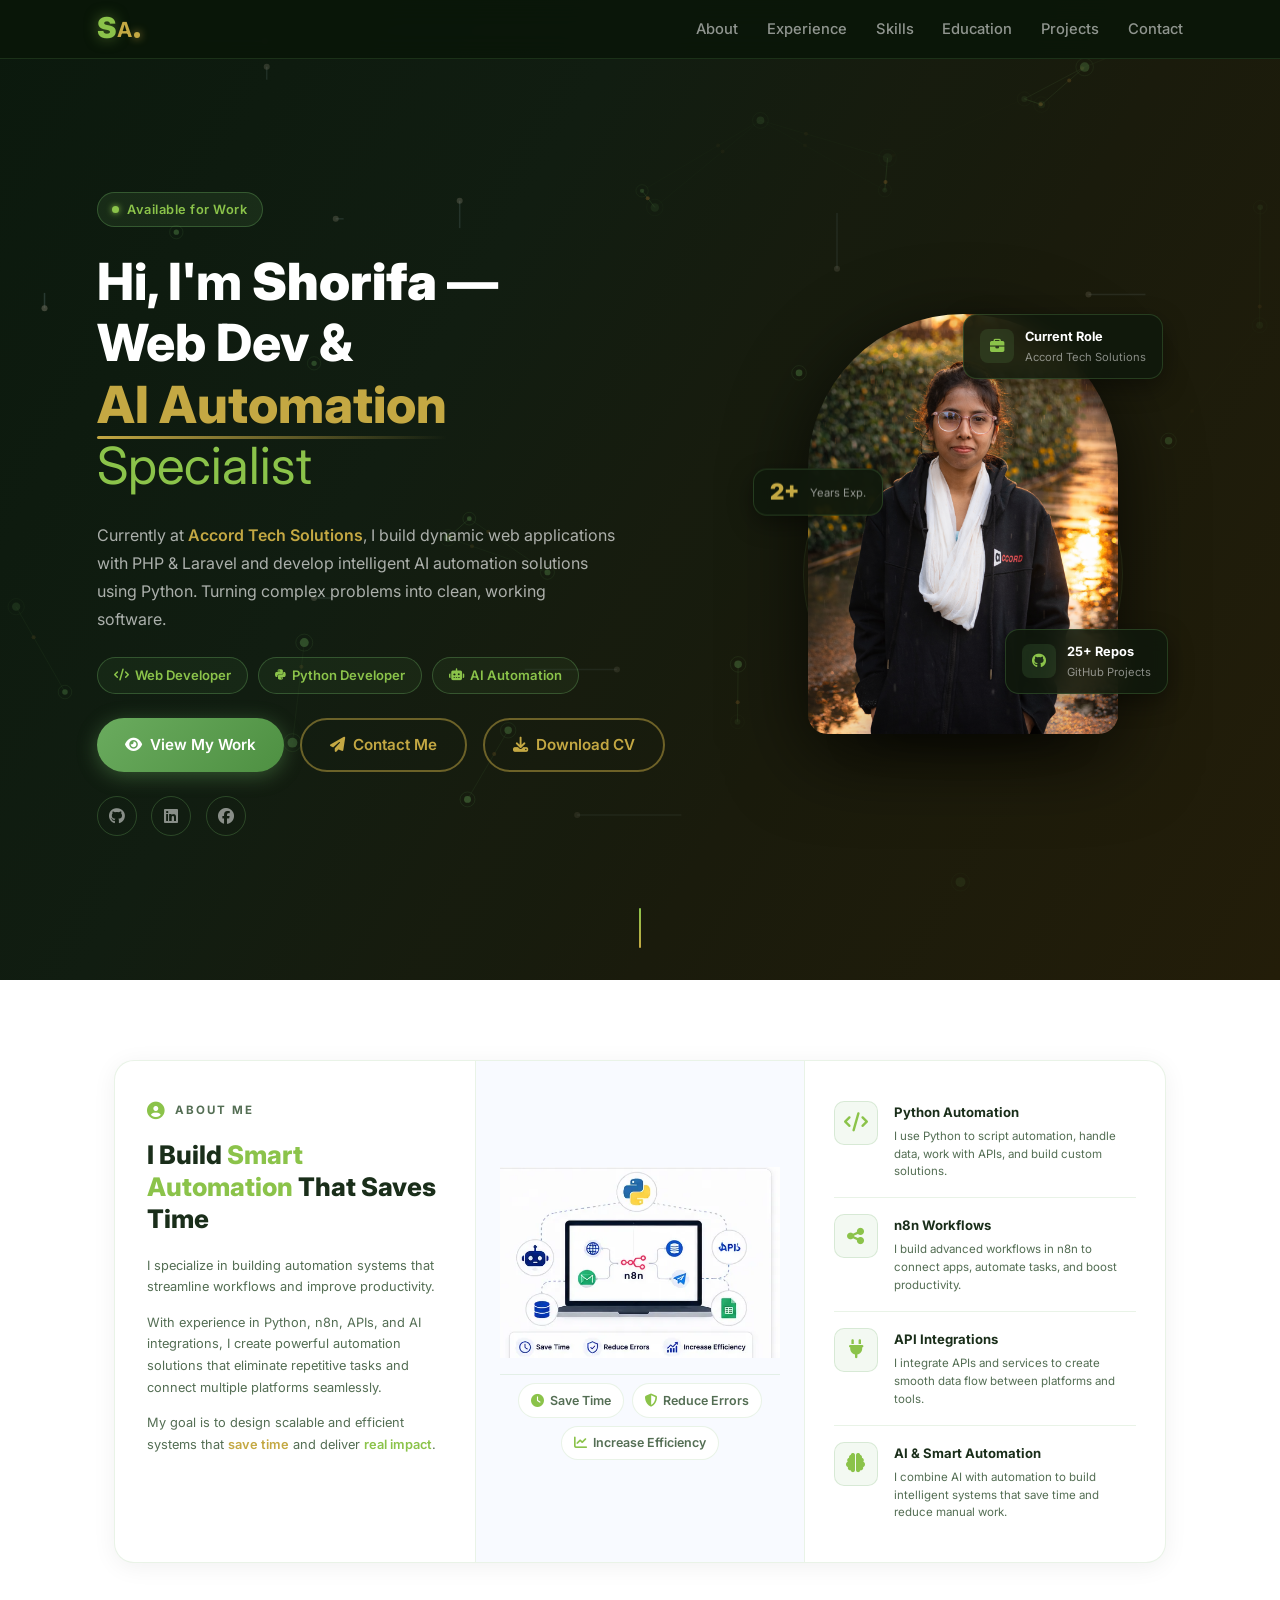
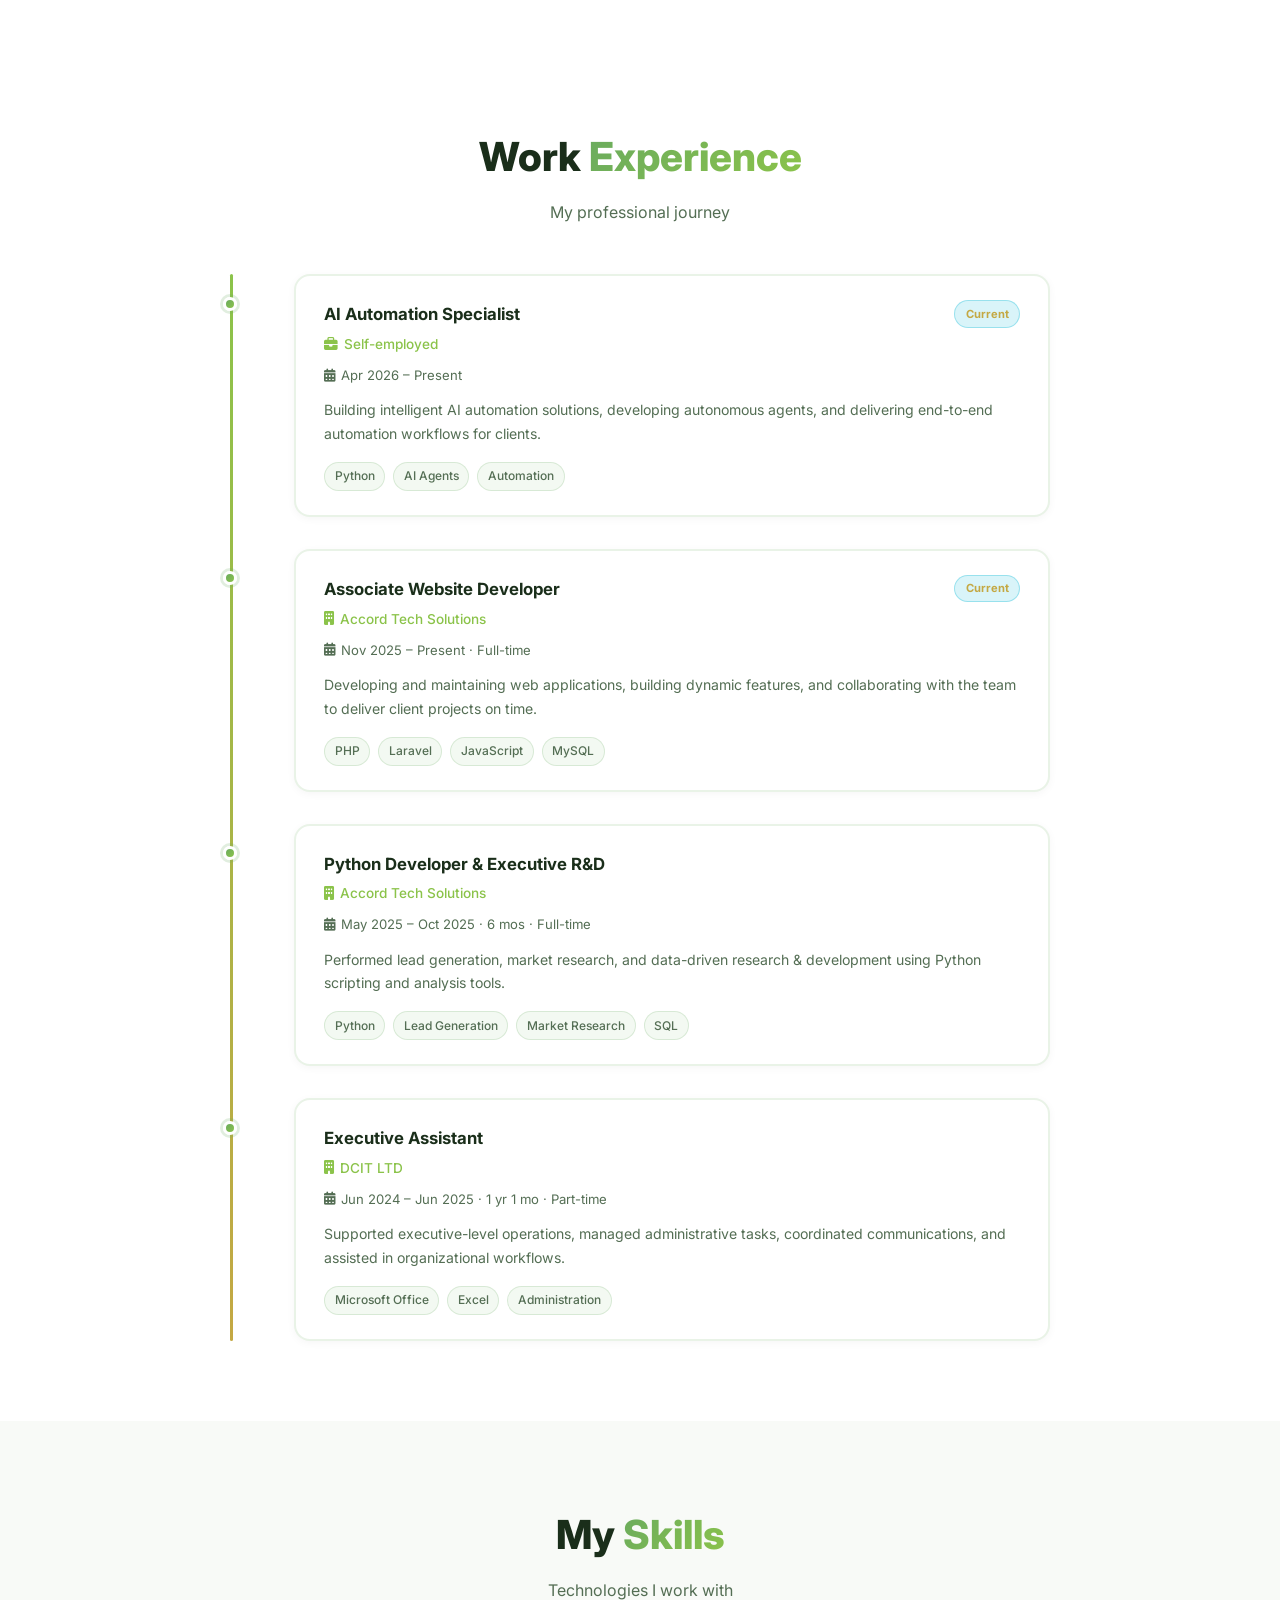
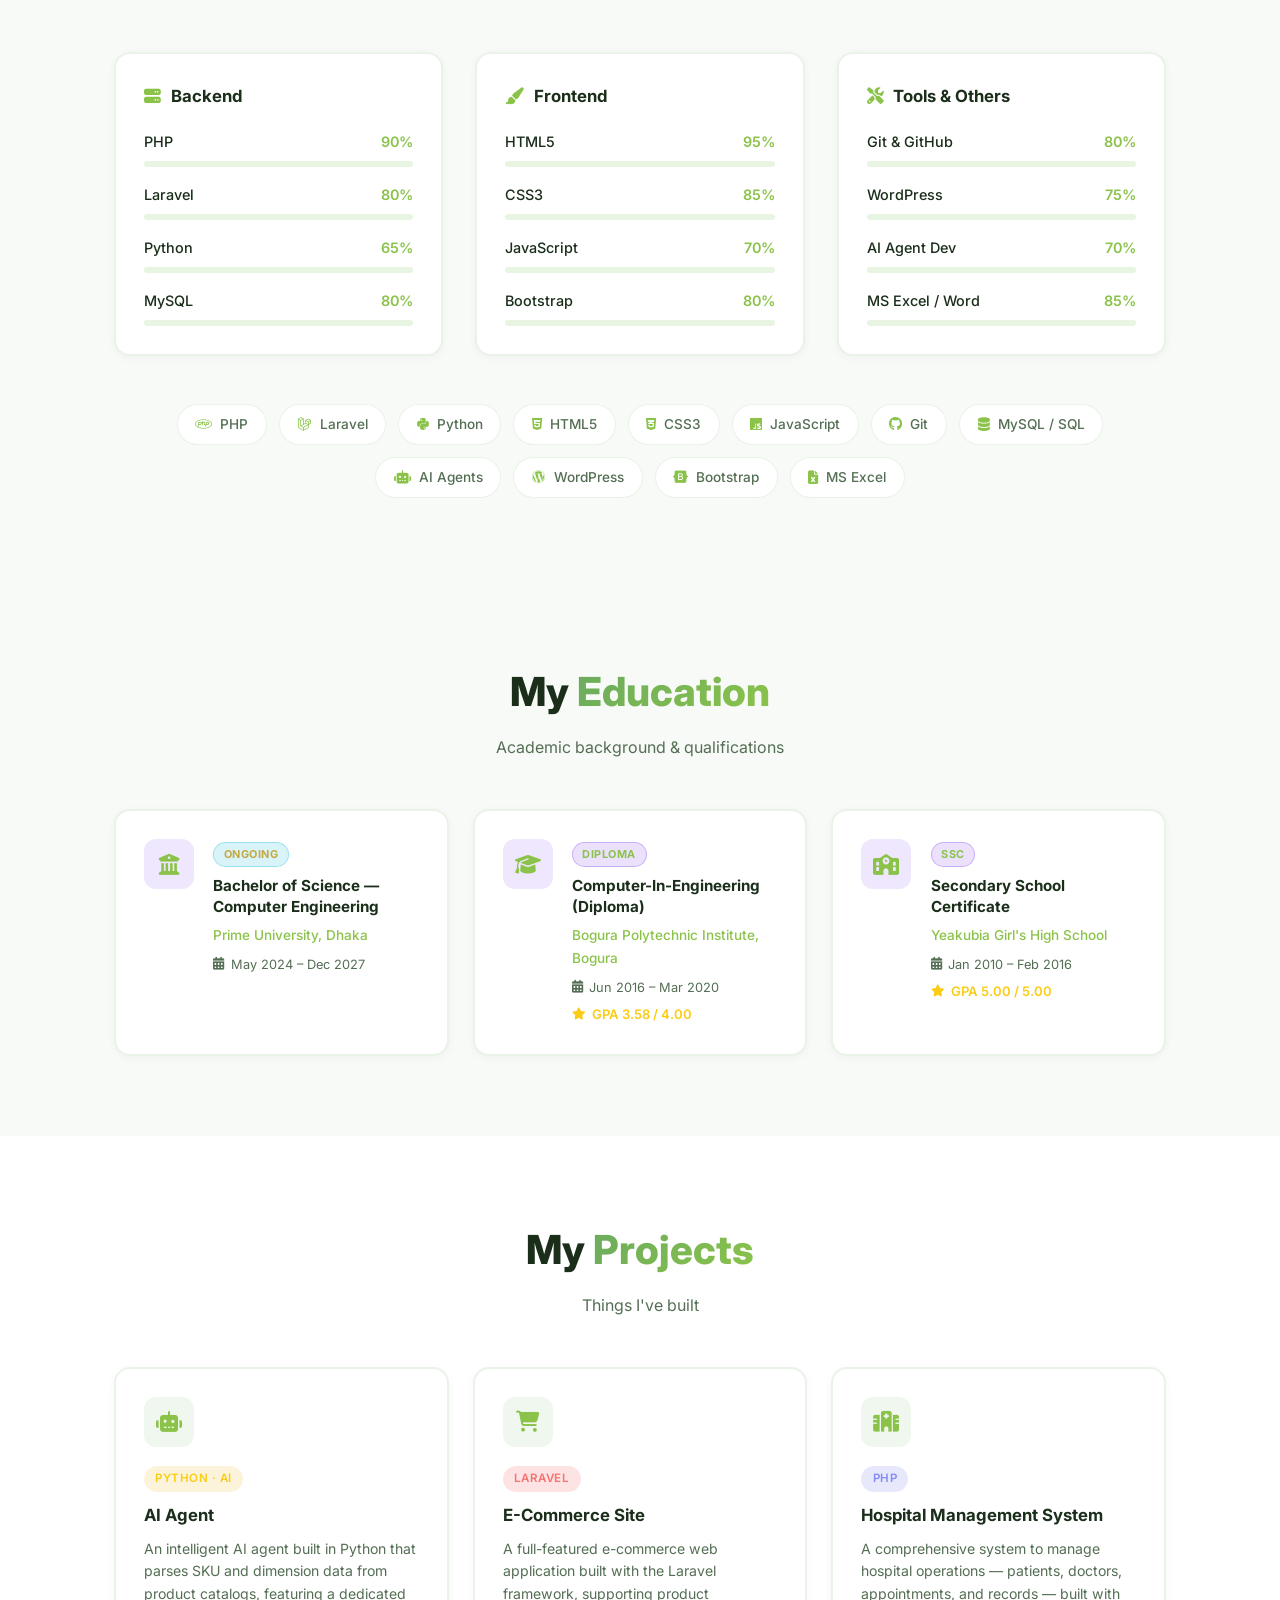
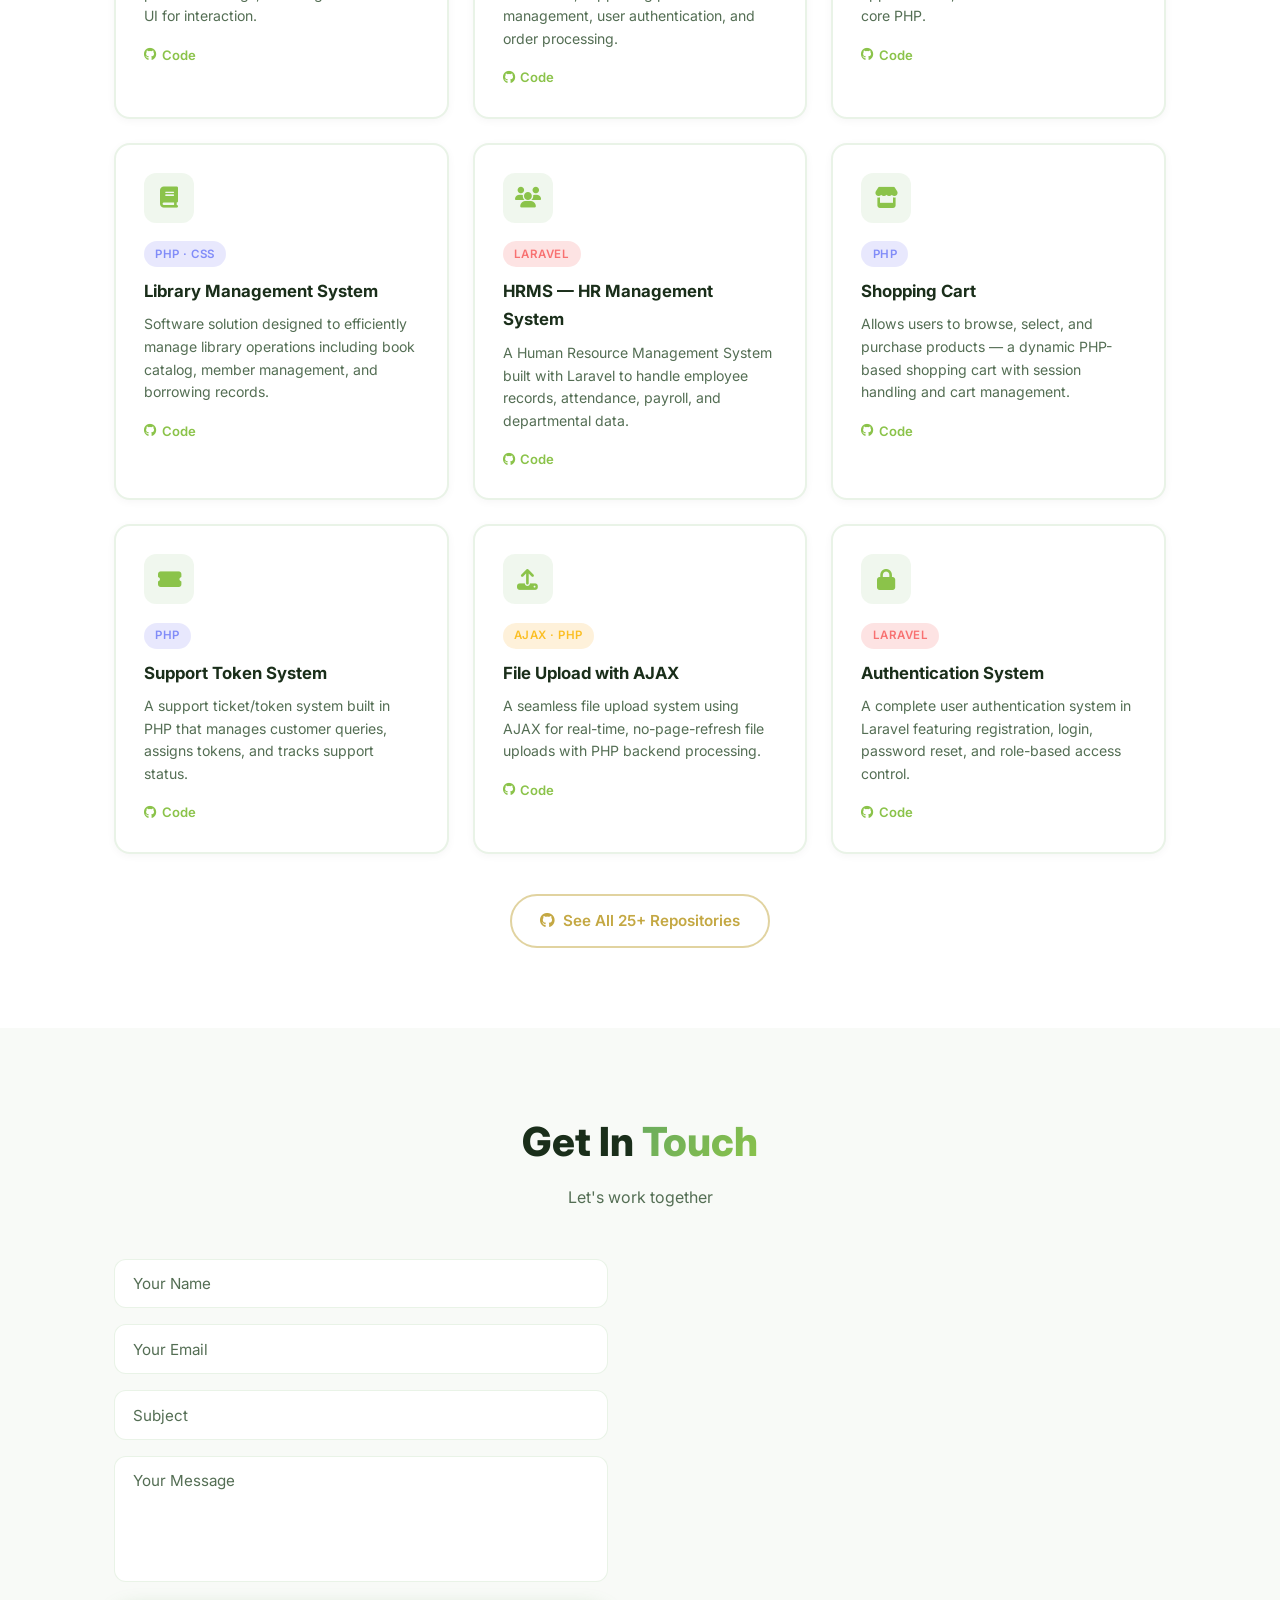
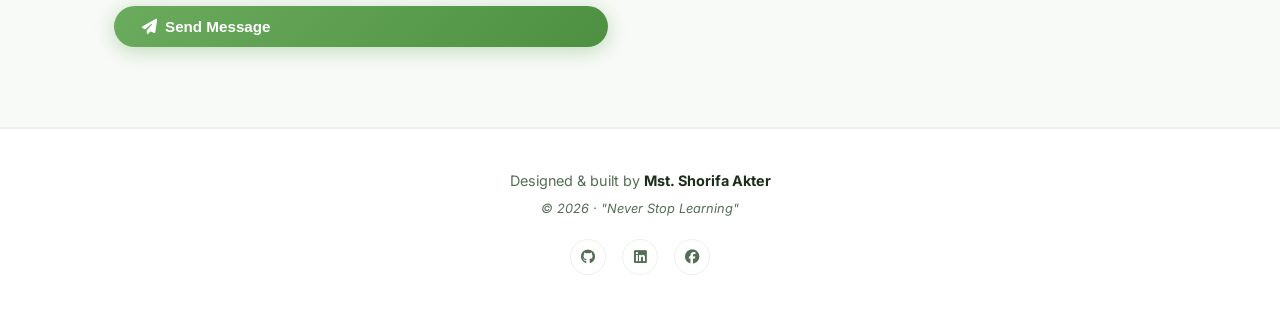
==== commit 8d7cfa50: "Add Download CV button in Hero section and create CV page Co-Authored-By: Claude Sonnet 4.6 <noreply" ====
--- a/index.html
+++ b/index.html
@@ -68,6 +68,7 @@
         <div class="hero-btns">
           <a href="#projects" class="btn btn-primary"><i class="fas fa-eye"></i> View My Work</a>
           <a href="#contact" class="btn btn-outline"><i class="fas fa-paper-plane"></i> Contact Me</a>
+          <a href="assets/Shorifa_Akter_CV.html" download="Shorifa_Akter_CV.html" class="btn btn-outline"><i class="fas fa-download"></i> Download CV</a>
         </div>
 
         <div class="hero-socials">
@@ -537,28 +538,6 @@
       <h2 class="section-title">Get In <span>Touch</span></h2>
       <p class="section-sub">Let's work together</p>
       <div class="contact-grid">
-        <div class="contact-info">
-          <h3>Let's Connect!</h3>
-          <p>I'm always open to discussing new projects, creative ideas, or opportunities to be part of something amazing.</p>
-          <div class="contact-links">
-            <a href="https://github.com/Shorifa1234" target="_blank" class="contact-link">
-              <i class="fab fa-github"></i>
-              <div><strong>GitHub</strong><span>github.com/Shorifa1234</span></div>
-            </a>
-            <a href="https://linkedin.com/in/shorifa-akter-46b309256" target="_blank" class="contact-link">
-              <i class="fab fa-linkedin"></i>
-              <div><strong>LinkedIn</strong><span>Shorifa Akter</span></div>
-            </a>
-            <a href="https://facebook.com/shorifa.afroz.5" target="_blank" class="contact-link">
-              <i class="fab fa-facebook"></i>
-              <div><strong>Facebook</strong><span>shorifa.afroz.5</span></div>
-            </a>
-            <a href="https://shorifa.isdb-pwad.com/" target="_blank" class="contact-link">
-              <i class="fas fa-globe"></i>
-              <div><strong>Website</strong><span>shorifa.isdb-pwad.com</span></div>
-            </a>
-          </div>
-        </div>
         <form class="contact-form" id="contactForm">
           <div class="form-group">
             <input type="text" placeholder="Your Name" required />
--- a/style.css
+++ b/style.css
@@ -509,8 +509,9 @@
 /* Big card wrapper */
 .about-card {
   display: grid;
-  grid-template-columns: 1fr 1px 1fr 1px 1.1fr;
+  grid-template-columns: minmax(0,1.1fr) 1px minmax(0,1fr) 1px minmax(0,1.1fr);
   gap: 0;
+  align-items: stretch;
   background: var(--card);
   border: 1.5px solid var(--border);
   border-radius: 20px;
@@ -522,7 +523,7 @@
 .about-divider {
   background: var(--border);
   width: 1px;
-  min-height: 100%;
+  align-self: stretch;
 }
 
 /* Column 1: text */
@@ -531,26 +532,29 @@
   flex-direction: column;
   gap: 1.2rem;
   padding: 2.5rem 2rem;
-}
-
-/* Column 2: services */
+  min-width: 0;
+}
+
+/* Column 3: services */
 .about-col-services {
   display: flex;
   flex-direction: column;
   gap: 0;
   padding: 1.5rem 1.8rem;
   justify-content: space-evenly;
-}
-
-/* Column 3: illustration */
+  min-width: 0;
+}
+
+/* Column 2: illustration */
 .about-col-illus {
   display: flex;
   flex-direction: column;
   align-items: center;
-  justify-content: space-between;
+  justify-content: center;
   padding: 1.8rem 1.5rem 1.5rem;
   gap: 1rem;
   background: #f8faff;
+  min-width: 0;
 }
 
 .about-label {
@@ -567,7 +571,7 @@
 .about-label i { font-size: 1.1rem; color: var(--primary-light); }
 
 .about-main-title {
-  font-size: clamp(1.6rem, 2.8vw, 2.2rem);
+  font-size: clamp(1.2rem, 2vw, 1.6rem);
   font-weight: 800;
   line-height: 1.25;
   color: var(--text);
@@ -584,7 +588,7 @@
 }
 .about-desc p {
   color: var(--text-muted);
-  font-size: 0.93rem;
+  font-size: 0.80rem;
   line-height: 1.7;
   margin: 0;
 }
@@ -625,13 +629,13 @@
   gap: 0.3rem;
 }
 .service-content h3 {
-  font-size: 0.95rem;
+  font-size: 0.82rem;
   font-weight: 700;
   color: var(--text);
   margin: 0;
 }
 .service-content p {
-  font-size: 0.83rem;
+  font-size: 0.72rem;
   color: var(--text-muted);
   line-height: 1.55;
   margin: 0;
@@ -1152,13 +1156,15 @@
   .fc-label { font-size: 0.65rem; }
   .fc-icon { width: 28px; height: 28px; font-size: 0.8rem; }
 
-  /* ABOUT */
-  .about-card {
-    grid-template-columns: 1fr;
-    grid-template-rows: auto;
-  }
-  .about-divider { width: 100%; height: 1px; min-height: unset; }
-  .about-col-illus { background: #f8faff; }
+  /* ABOUT — keep horizontal on tablet, just reduce padding */
+  .about-card { grid-template-columns: minmax(0,1fr) 1px minmax(0,1fr) 1px minmax(0,1fr); }
+  .about-col-text { padding: 1.8rem 1.2rem; }
+  .about-col-services { padding: 1.2rem 1rem; }
+  .about-col-illus { padding: 1.2rem 1rem; }
+  .about-main-title { font-size: 1.4rem; }
+  .about-desc p { font-size: 0.85rem; }
+  .service-content h3 { font-size: 0.88rem; }
+  .service-content p { font-size: 0.78rem; }
   .about-stats { grid-template-columns: 1fr 1fr; gap: 0.8rem; }
   .stat-card { padding: 1.2rem; }
   .stat-number { font-size: 1.8rem; }
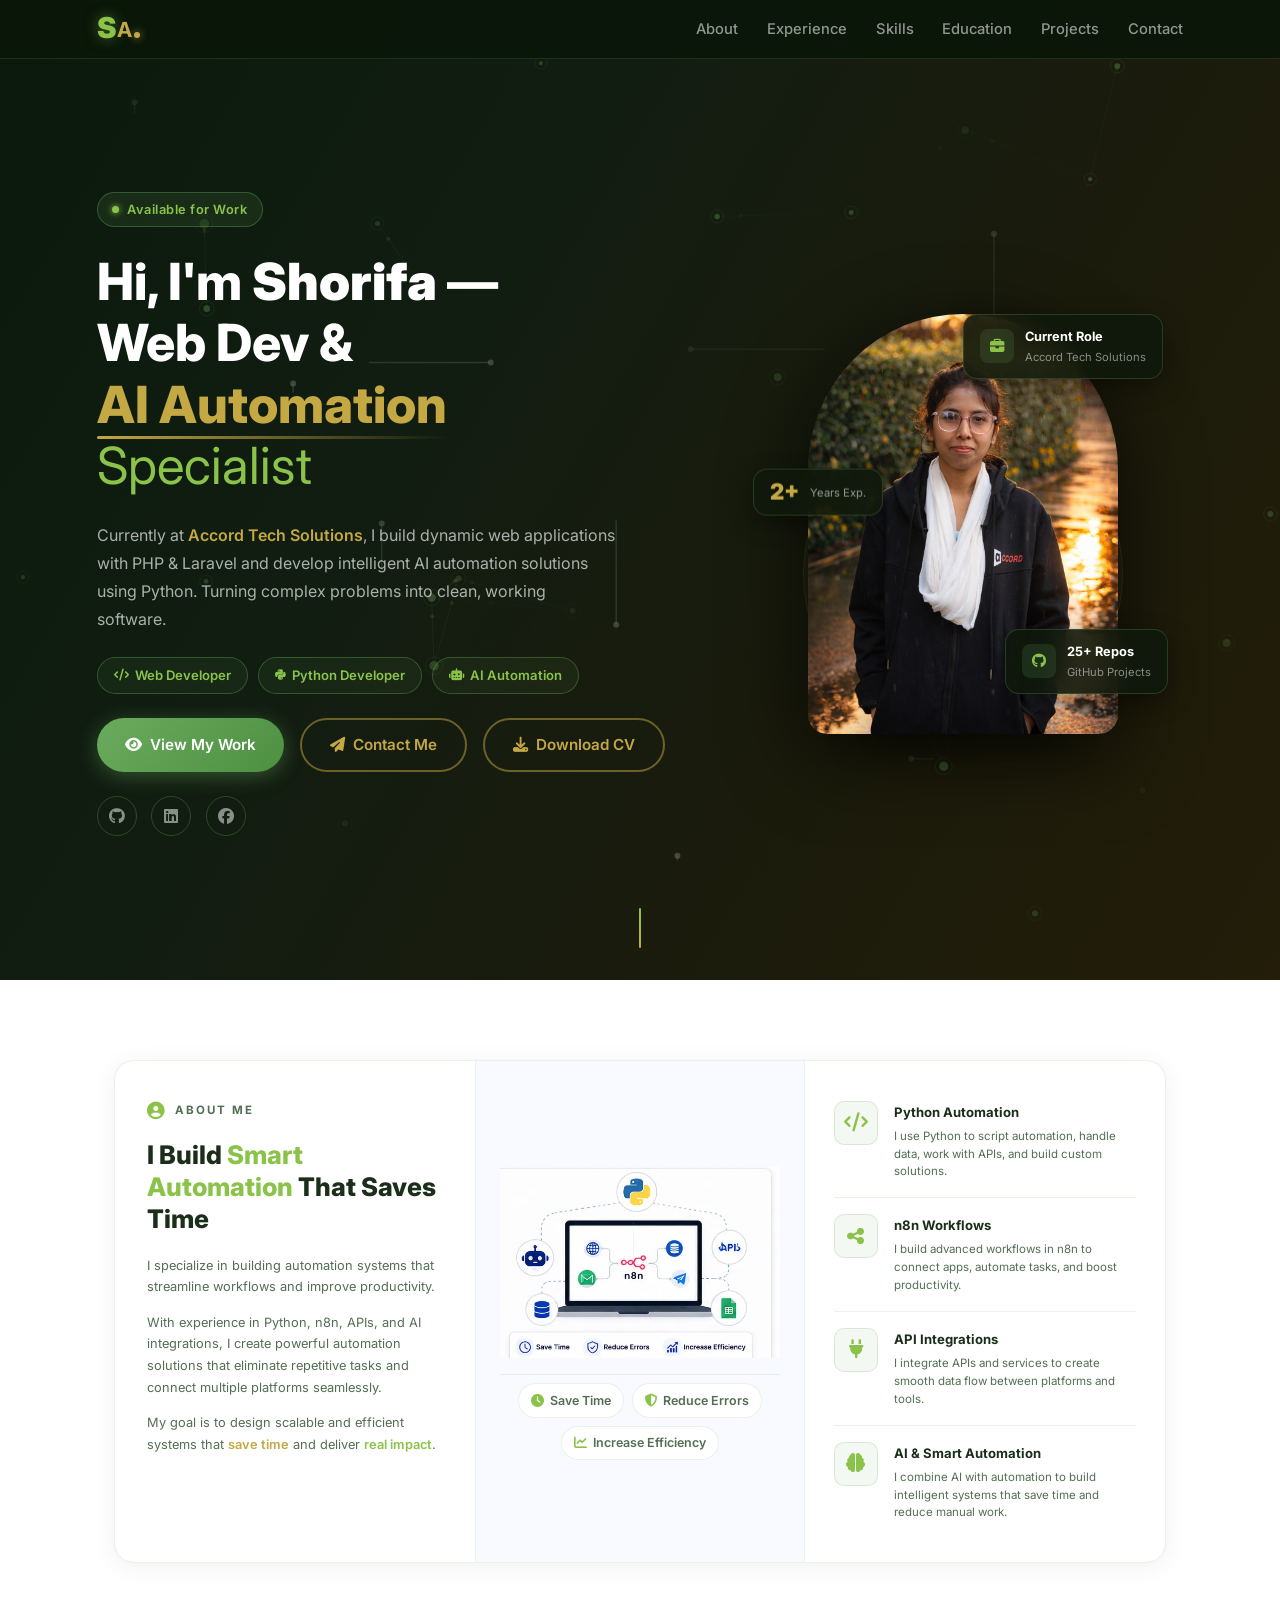
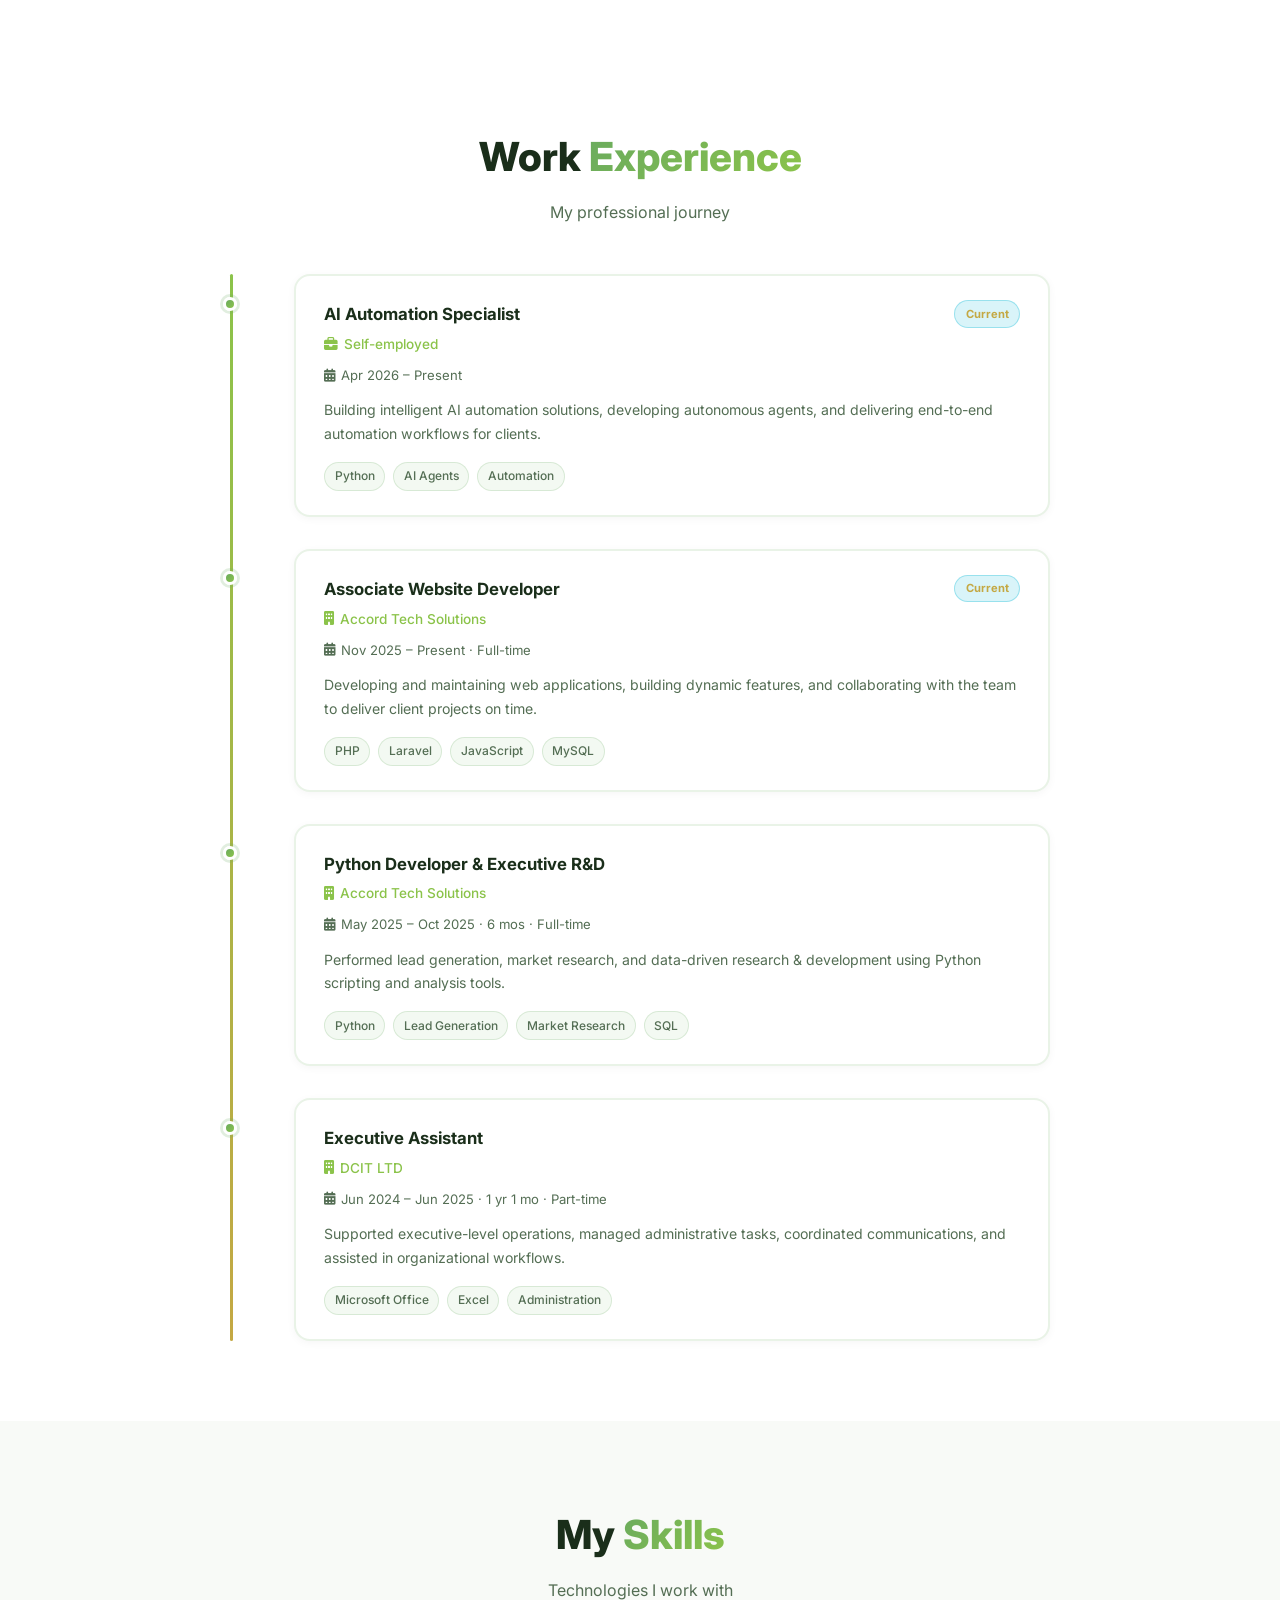
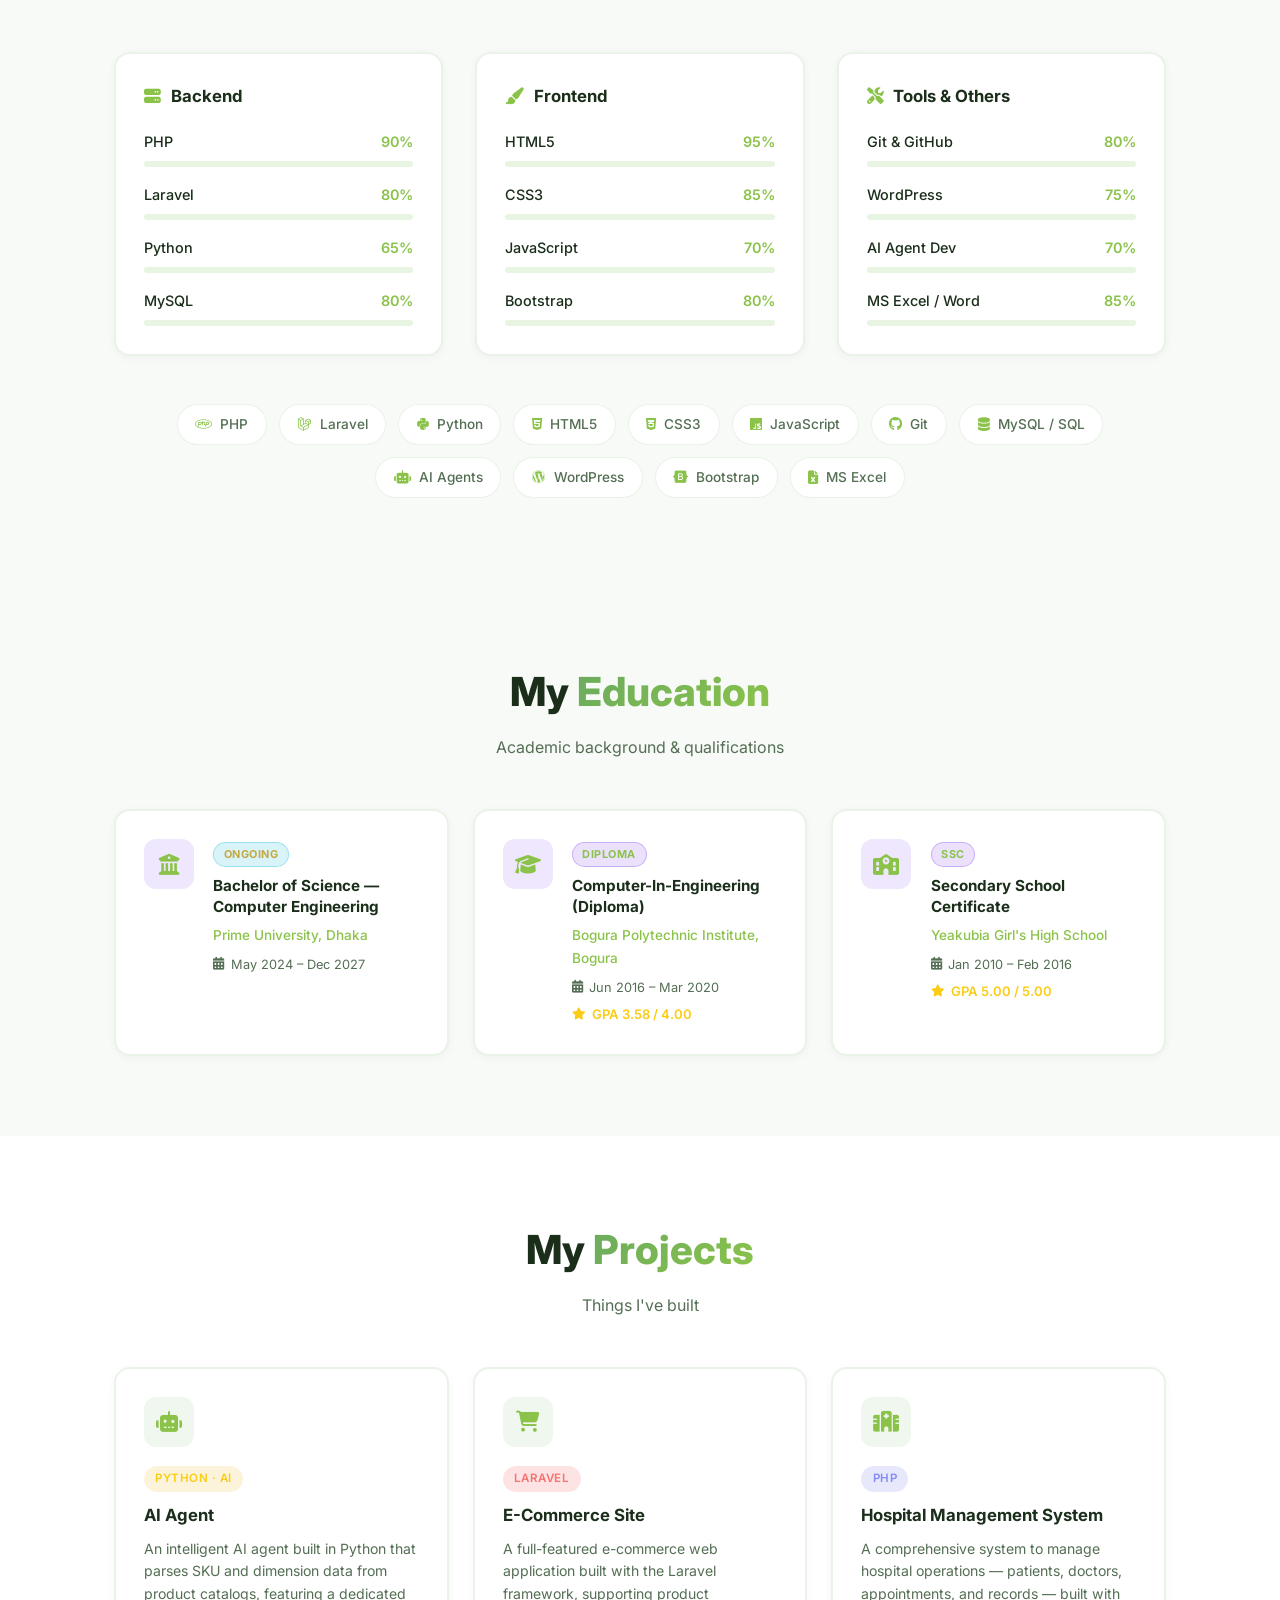
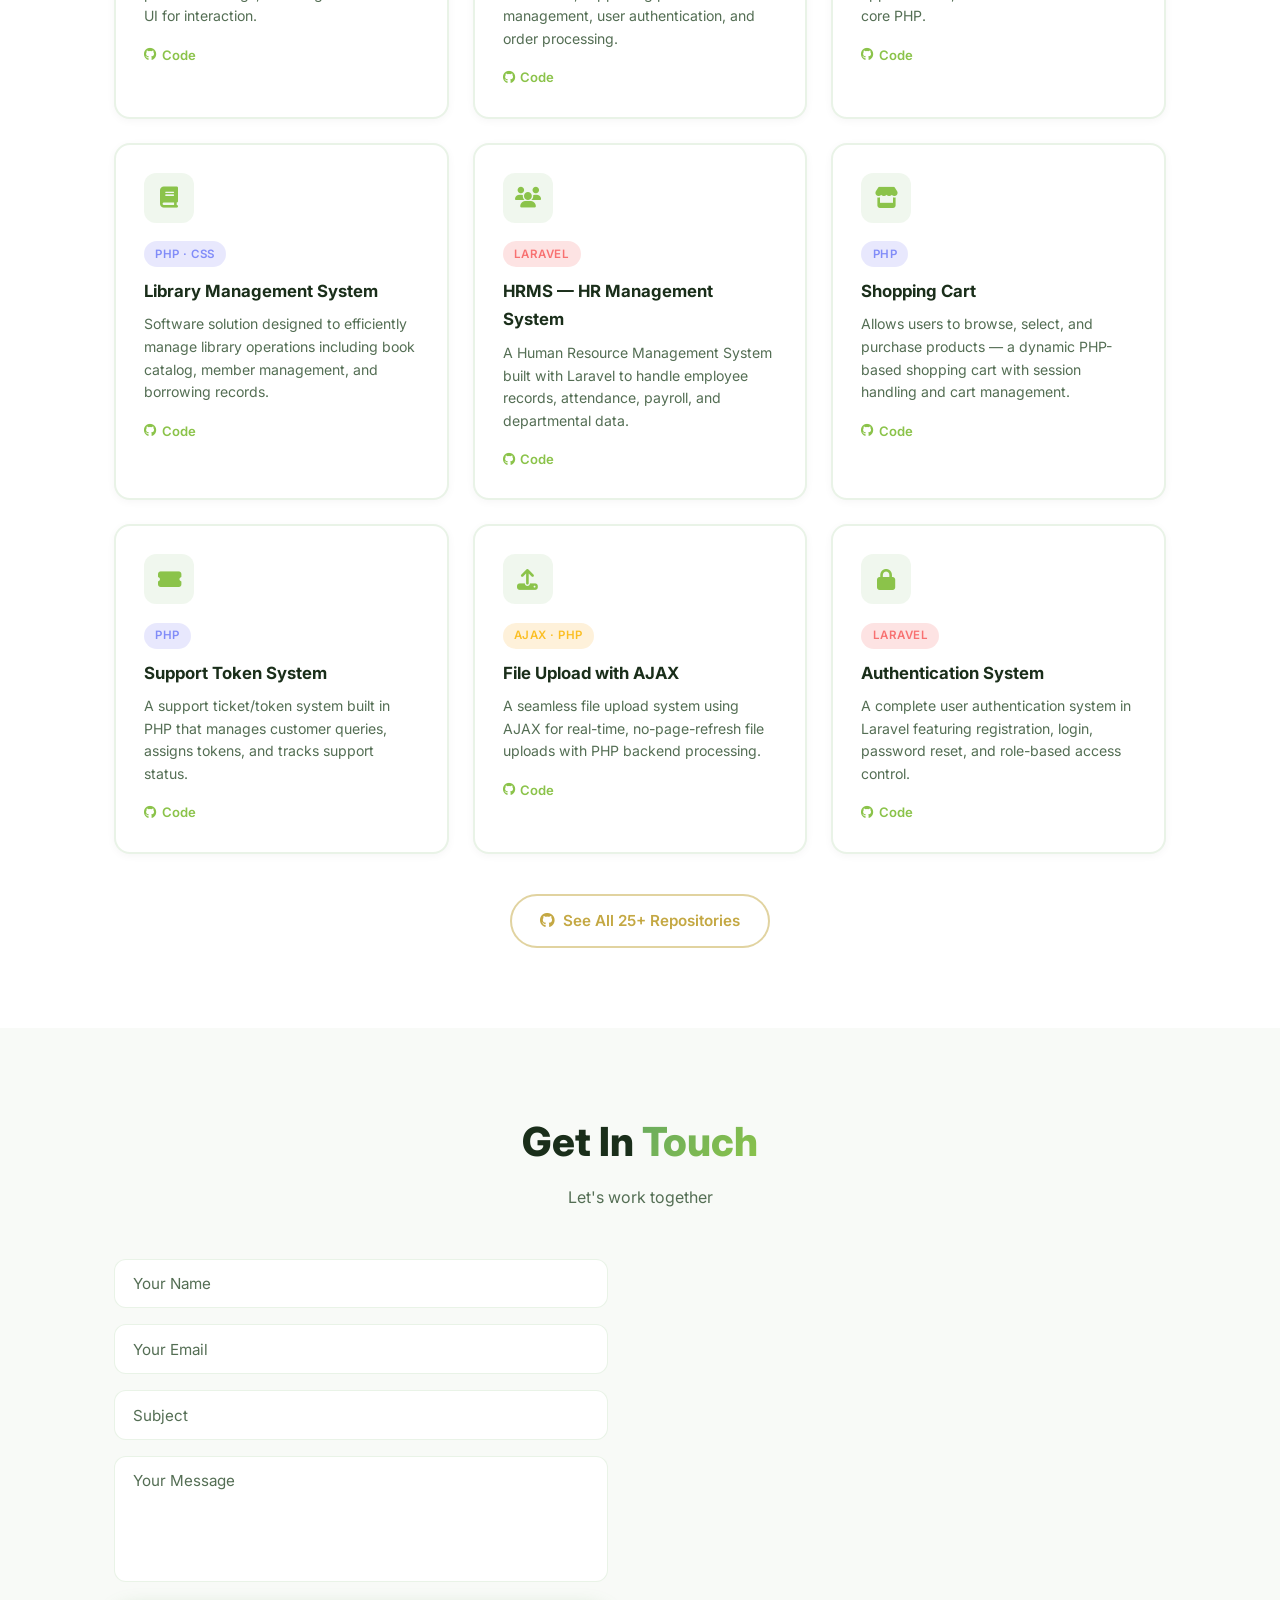
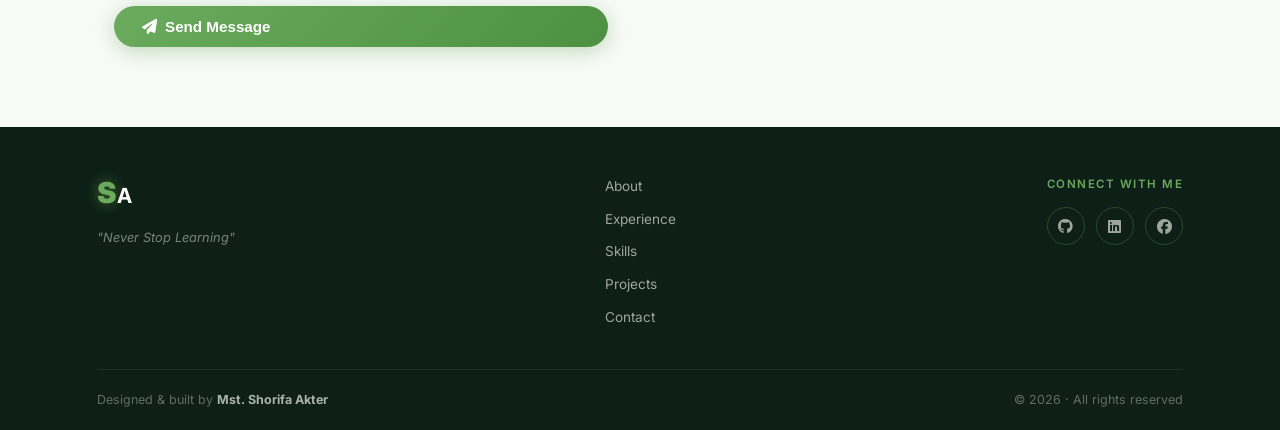
==== commit 584231c5: "Redesign footer with dark theme matching Hero section colors Co-Authored-By: Claude Sonnet 4.6 <nore" ====
--- a/index.html
+++ b/index.html
@@ -561,14 +561,39 @@
 
   <!-- FOOTER -->
   <footer>
-    <div class="container">
-      <p>Designed &amp; built by <strong>Mst. Shorifa Akter</strong></p>
-      <p class="footer-sub">© 2026 · "Never Stop Learning"</p>
-      <div class="footer-socials">
-        <a href="https://github.com/Shorifa1234" target="_blank"><i class="fab fa-github"></i></a>
-        <a href="https://linkedin.com/in/shorifa-akter-46b309256" target="_blank"><i class="fab fa-linkedin"></i></a>
-        <a href="https://facebook.com/shorifa.afroz.5" target="_blank"><i class="fab fa-facebook"></i></a>
-      </div>
+    <div class="footer-inner">
+
+      <div class="footer-top">
+        <div class="footer-brand">
+          <a class="footer-logo" href="#hero">
+            <span class="logo-s">S</span><span class="logo-a">A</span>
+          </a>
+          <p class="footer-tagline">"Never Stop Learning"</p>
+        </div>
+
+        <div class="footer-nav">
+          <a href="#about">About</a>
+          <a href="#experience">Experience</a>
+          <a href="#skills">Skills</a>
+          <a href="#projects">Projects</a>
+          <a href="#contact">Contact</a>
+        </div>
+
+        <div class="footer-socials-col">
+          <p class="footer-connect">Connect with me</p>
+          <div class="footer-socials">
+            <a href="https://github.com/Shorifa1234" target="_blank" title="GitHub"><i class="fab fa-github"></i></a>
+            <a href="https://linkedin.com/in/shorifa-akter-46b309256" target="_blank" title="LinkedIn"><i class="fab fa-linkedin"></i></a>
+            <a href="https://facebook.com/shorifa.afroz.5" target="_blank" title="Facebook"><i class="fab fa-facebook"></i></a>
+          </div>
+        </div>
+      </div>
+
+      <div class="footer-bottom">
+        <p>Designed &amp; built by <strong>Mst. Shorifa Akter</strong></p>
+        <p>© 2026 · All rights reserved</p>
+      </div>
+
     </div>
   </footer>
 
--- a/style.css
+++ b/style.css
@@ -900,29 +900,109 @@
 
 /* ===== FOOTER ===== */
 footer {
-  background: var(--bg);
-  border-top: 2px solid var(--border);
-  padding: 2.5rem 0;
-  text-align: center;
-}
-footer p { color: var(--text-muted); font-size: 0.9rem; }
-footer strong { color: var(--text); }
-.footer-sub { font-size: 0.8rem; margin-top: 0.3rem; font-style: italic; }
-.footer-socials { display: flex; gap: 1rem; justify-content: center; margin-top: 1.2rem; }
+  background: #0d1f16;
+  padding: 0;
+}
+
+.footer-inner {
+  max-width: 1150px;
+  margin: 0 auto;
+  padding: 0 2rem;
+}
+
+.footer-top {
+  display: flex;
+  align-items: flex-start;
+  justify-content: space-between;
+  gap: 2rem;
+  padding: 3rem 0 2.5rem;
+  border-bottom: 1px solid rgba(106,171,94,0.15);
+}
+
+.footer-brand {
+  display: flex;
+  flex-direction: column;
+  gap: 0.7rem;
+}
+.footer-logo {
+  font-size: 1.5rem;
+  font-weight: 800;
+  text-decoration: none;
+  letter-spacing: -0.5px;
+}
+.footer-logo .logo-s { color: #6aab5e; }
+.footer-logo .logo-a { color: #fff; }
+.footer-tagline {
+  font-size: 0.8rem;
+  color: rgba(255,255,255,0.45);
+  font-style: italic;
+  margin: 0;
+}
+
+.footer-nav {
+  display: flex;
+  flex-direction: column;
+  gap: 0.6rem;
+}
+.footer-nav a {
+  color: rgba(255,255,255,0.6);
+  text-decoration: none;
+  font-size: 0.85rem;
+  transition: color 0.2s;
+}
+.footer-nav a:hover { color: #6aab5e; }
+
+.footer-socials-col {
+  display: flex;
+  flex-direction: column;
+  gap: 0.8rem;
+  align-items: flex-end;
+}
+.footer-connect {
+  font-size: 0.72rem;
+  font-weight: 600;
+  text-transform: uppercase;
+  letter-spacing: 1.5px;
+  color: #6aab5e;
+  margin: 0;
+}
+.footer-socials {
+  display: flex;
+  gap: 0.7rem;
+}
 .footer-socials a {
-  width: 36px; height: 36px;
+  width: 38px;
+  height: 38px;
   border-radius: 50%;
-  border: 1px solid var(--border);
-  display: flex; align-items: center; justify-content: center;
-  color: var(--text-muted);
-  font-size: 0.9rem;
-  transition: all 0.3s;
+  border: 1px solid rgba(106,171,94,0.3);
+  display: flex;
+  align-items: center;
+  justify-content: center;
+  color: rgba(255,255,255,0.6);
+  font-size: 0.95rem;
+  transition: all 0.25s;
+  text-decoration: none;
 }
 .footer-socials a:hover {
-  border-color: var(--primary-light);
-  color: var(--primary-light);
-  background: rgba(106,171,94,0.08);
-}
+  border-color: #6aab5e;
+  color: #6aab5e;
+  background: rgba(106,171,94,0.1);
+  transform: translateY(-2px);
+}
+
+.footer-bottom {
+  display: flex;
+  align-items: center;
+  justify-content: space-between;
+  padding: 1.2rem 0;
+  gap: 1rem;
+}
+.footer-bottom p {
+  color: rgba(255,255,255,0.35);
+  font-size: 0.78rem;
+  margin: 0;
+}
+.footer-bottom strong { color: rgba(255,255,255,0.65); }
 
 /* ===== EXPERIENCE / TIMELINE ===== */
 #experience { background: var(--bg); }
@@ -1192,7 +1272,10 @@
   .contact-grid { grid-template-columns: 1fr; gap: 2rem; }
 
   /* FOOTER */
-  .footer-socials { gap: 0.8rem; }
+  .footer-top { flex-direction: column; align-items: center; text-align: center; gap: 1.5rem; }
+  .footer-nav { flex-direction: row; flex-wrap: wrap; justify-content: center; gap: 0.5rem 1.2rem; }
+  .footer-socials-col { align-items: center; }
+  .footer-bottom { flex-direction: column; text-align: center; gap: 0.3rem; }
 }
 
 /* ============================================
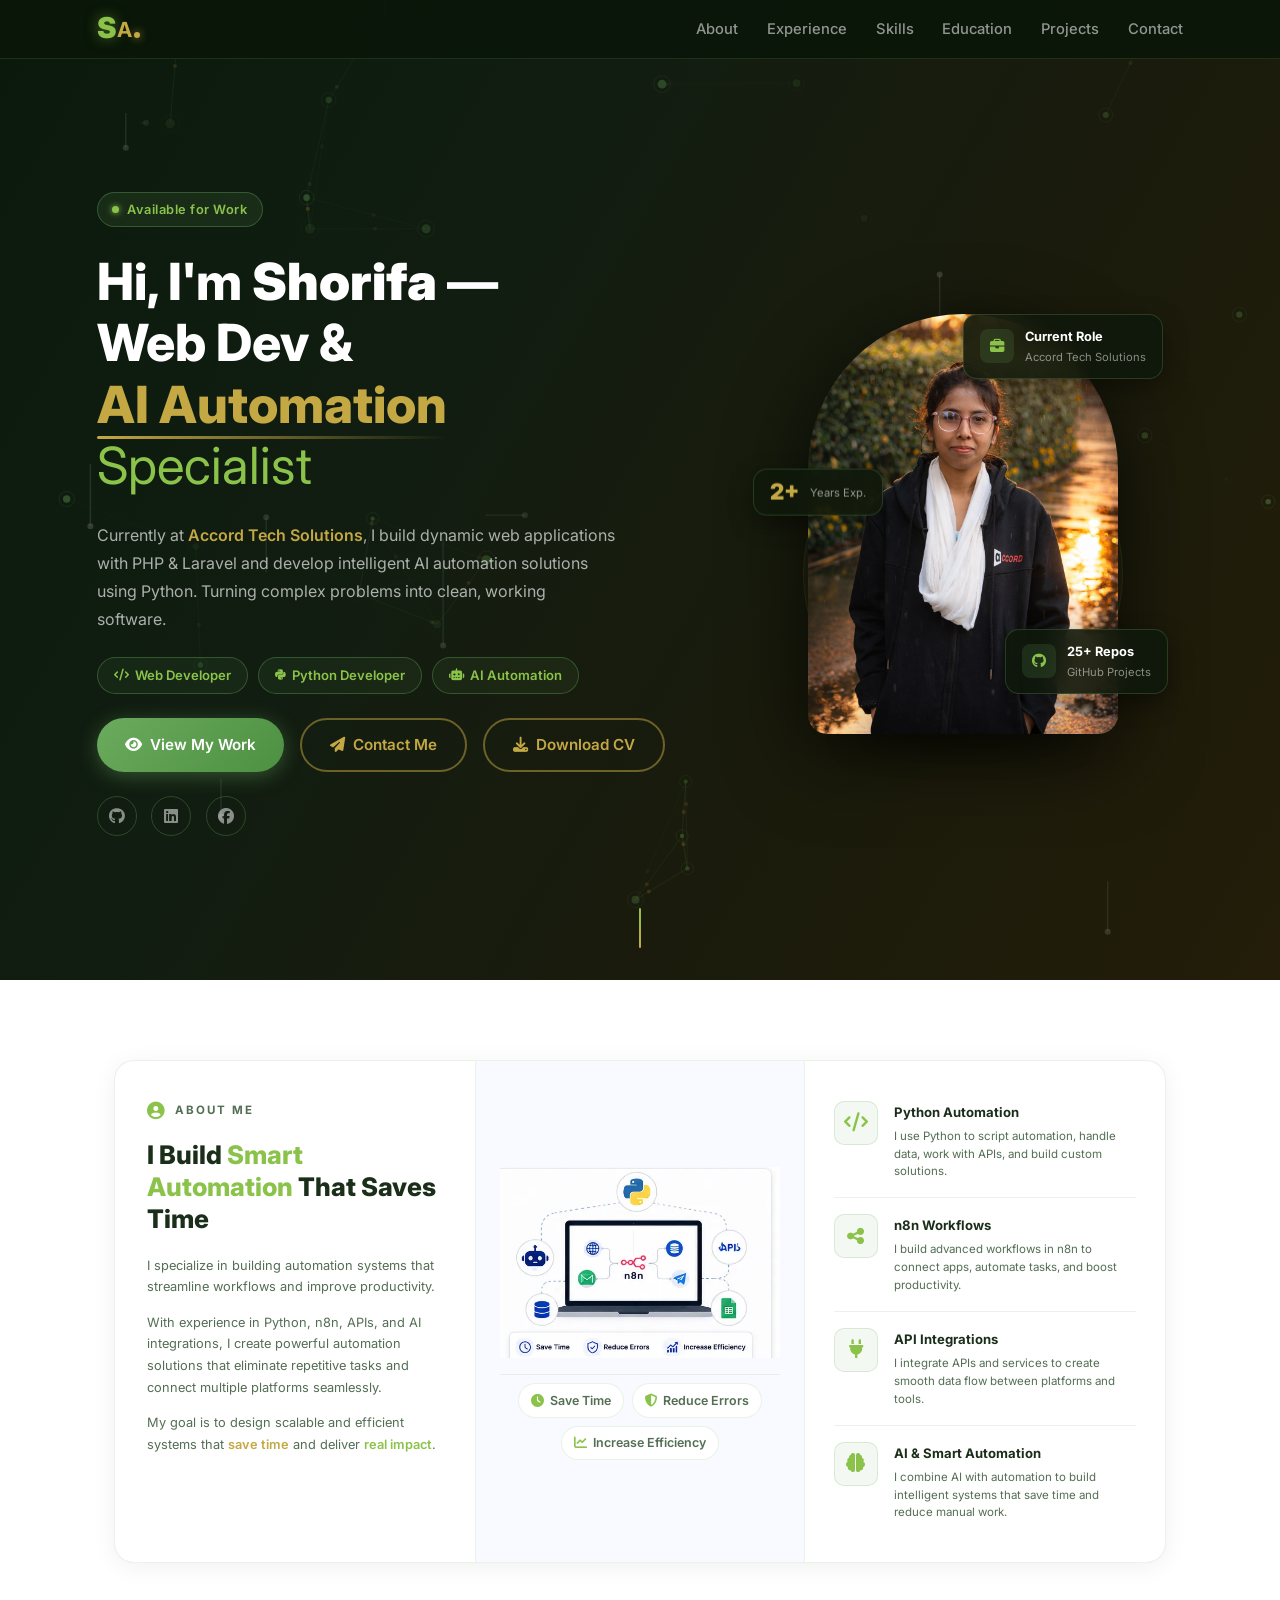
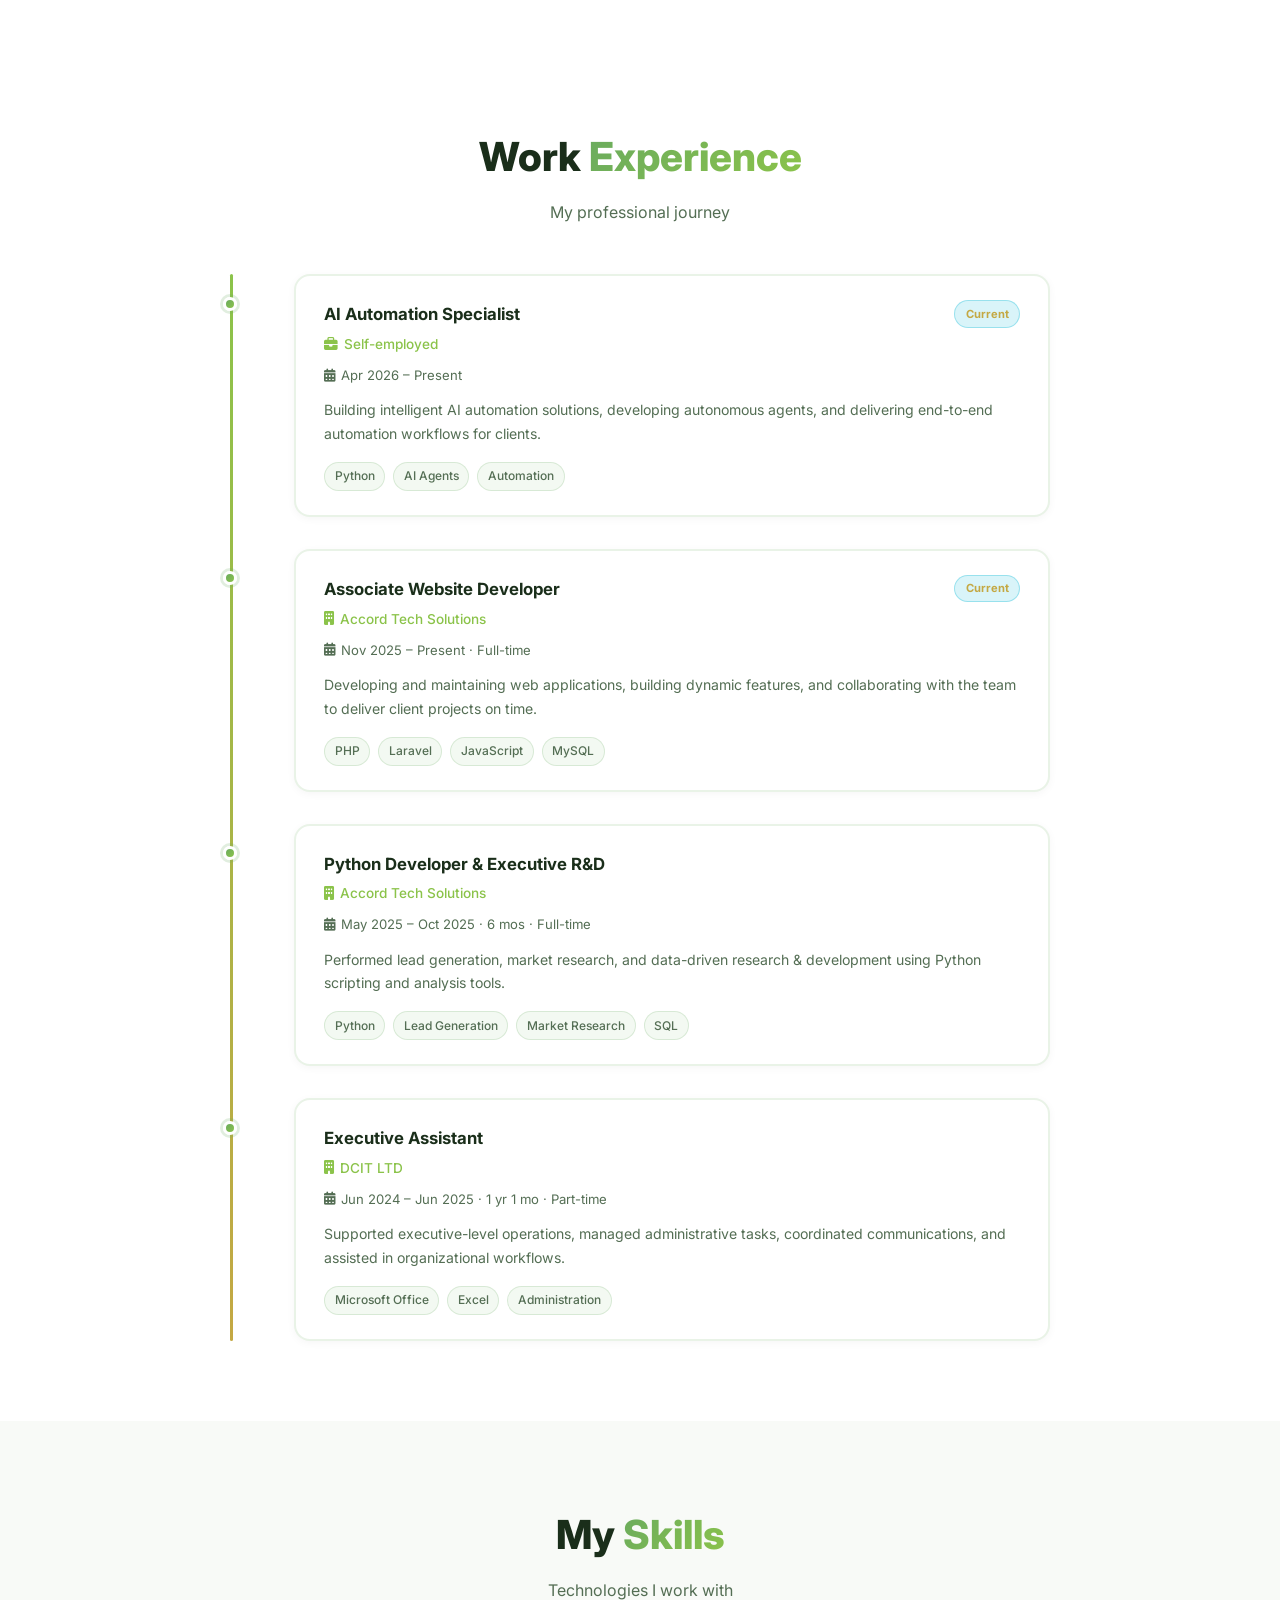
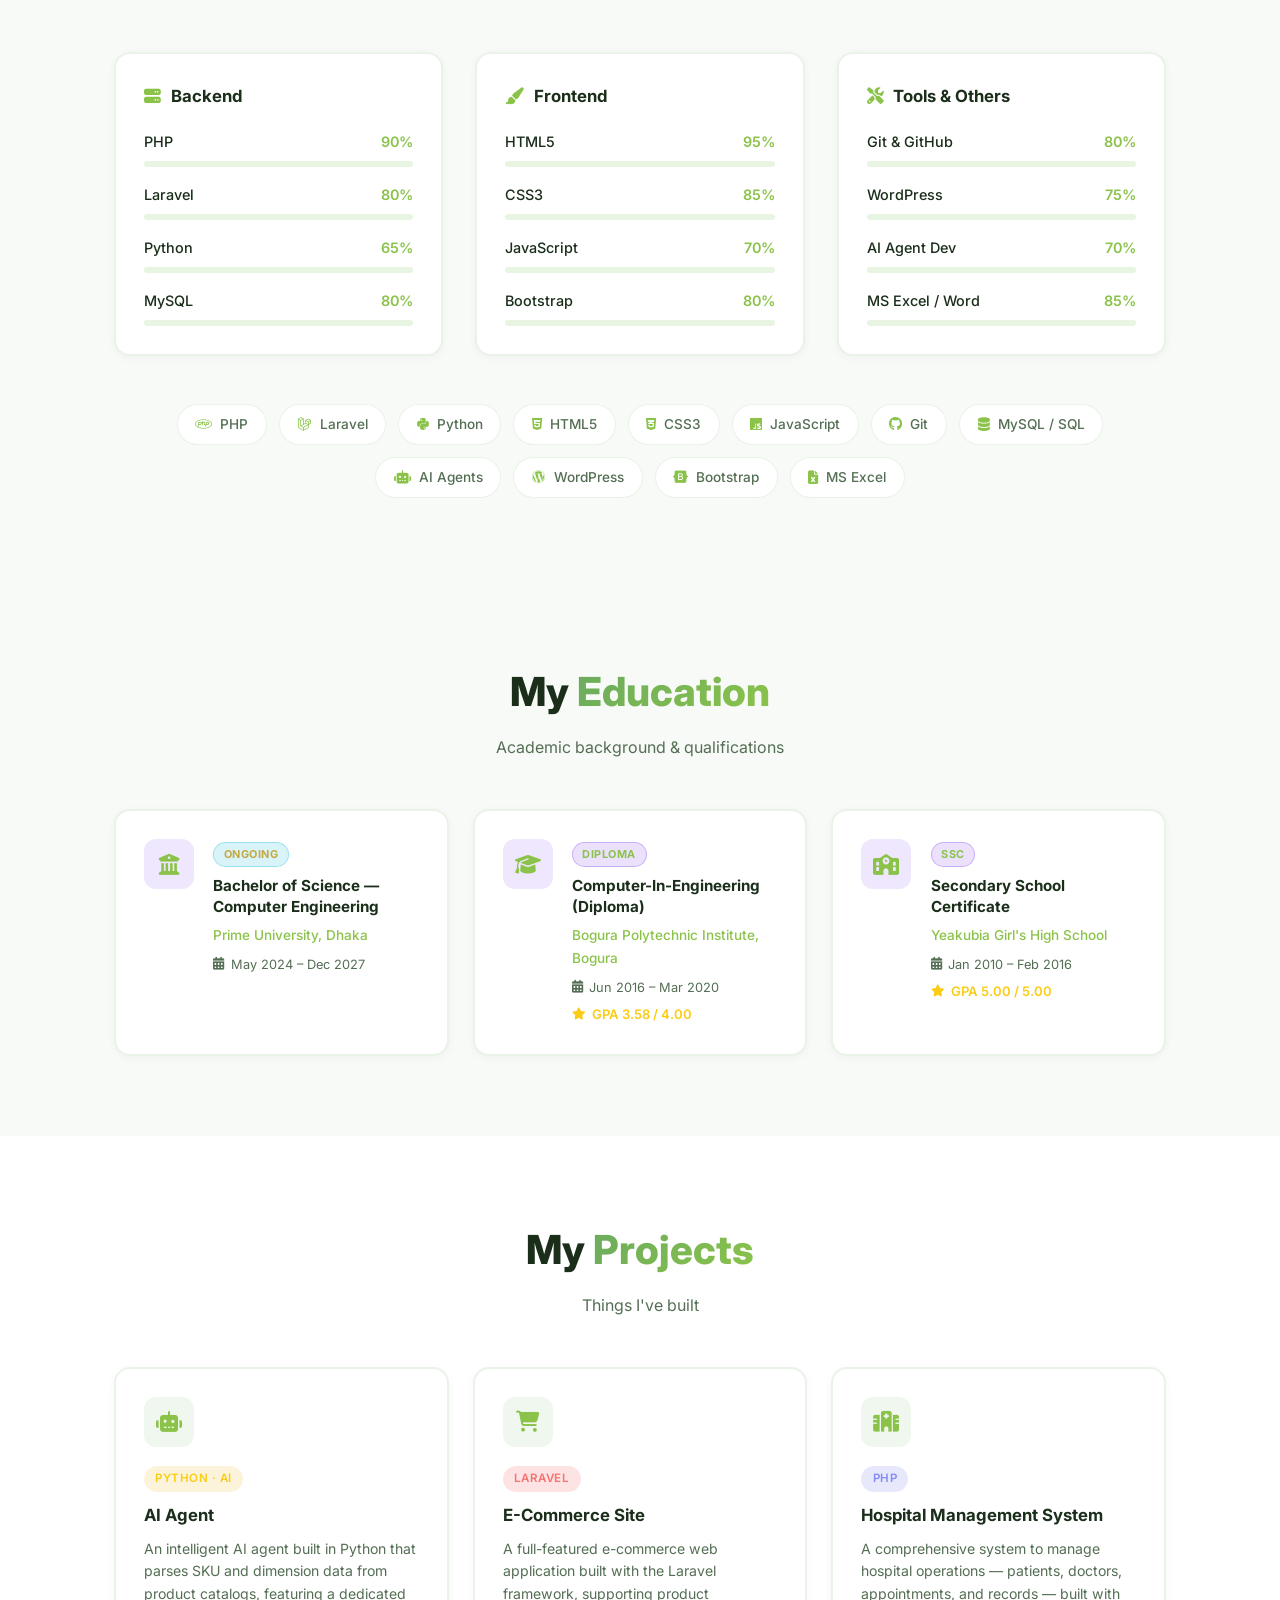
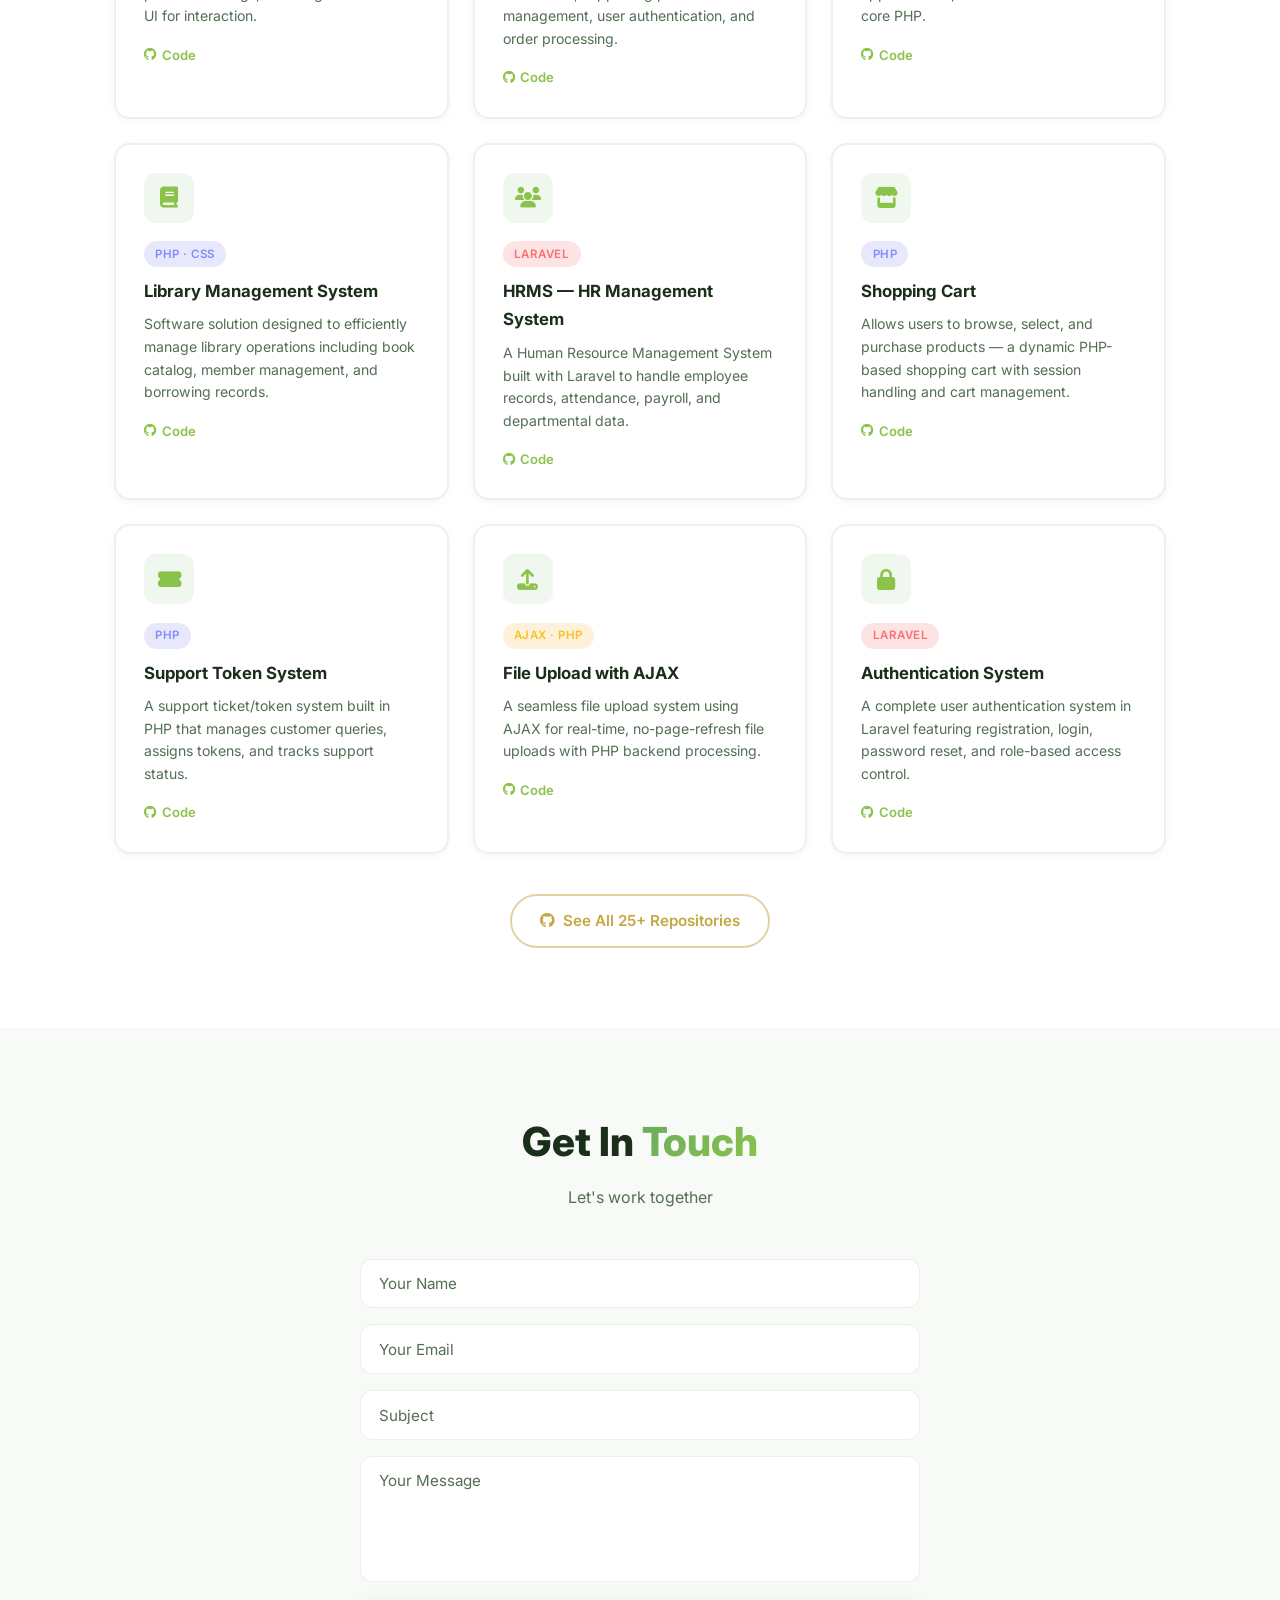
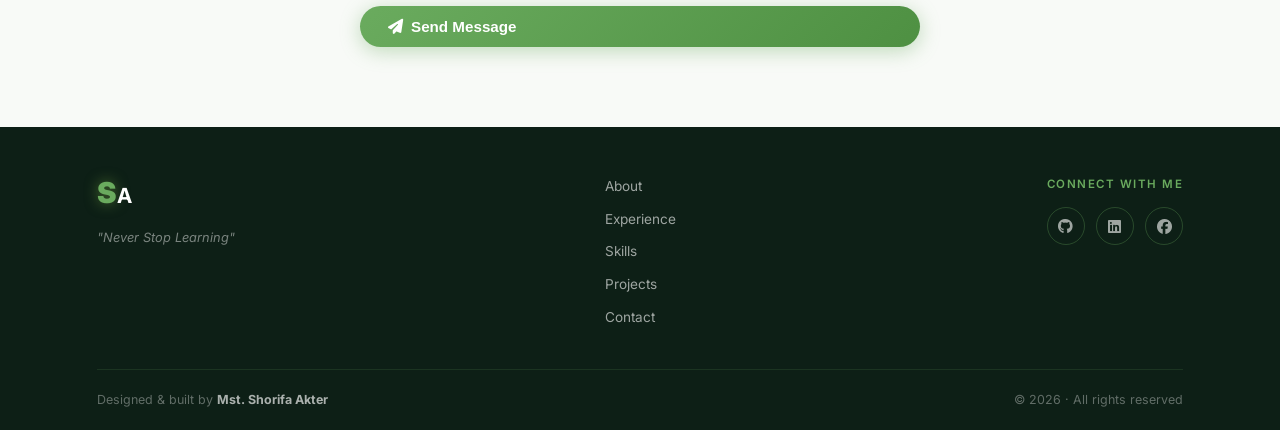
==== commit e69e5dbc: "Center contact form and add Web3Forms email integration Co-Authored-By: Claude Sonnet 4.6 <noreply@a" ====
--- a/index.html
+++ b/index.html
@@ -539,21 +539,30 @@
       <p class="section-sub">Let's work together</p>
       <div class="contact-grid">
         <form class="contact-form" id="contactForm">
+          <input type="hidden" name="access_key" value="0cd45f5a-7057-4bd7-944e-37af9ae2bc9d" />
+          <input type="hidden" name="subject" value="New message from Portfolio Contact Form" />
+          <input type="hidden" name="from_name" value="Portfolio Contact" />
           <div class="form-group">
-            <input type="text" placeholder="Your Name" required />
+            <input type="text" name="name" placeholder="Your Name" required />
           </div>
           <div class="form-group">
-            <input type="email" placeholder="Your Email" required />
+            <input type="email" name="email" placeholder="Your Email" required />
           </div>
           <div class="form-group">
-            <input type="text" placeholder="Subject" />
+            <input type="text" name="subject_line" placeholder="Subject" />
           </div>
           <div class="form-group">
-            <textarea rows="5" placeholder="Your Message" required></textarea>
-          </div>
-          <button type="submit" class="btn btn-primary" style="width:100%">
+            <textarea name="message" rows="5" placeholder="Your Message" required></textarea>
+          </div>
+          <button type="submit" class="btn btn-primary" style="width:100%" id="submitBtn">
             <i class="fas fa-paper-plane"></i> Send Message
           </button>
+          <div id="formSuccess" style="display:none; margin-top:1rem; padding:1rem; background:#e8f5e3; border-radius:8px; color:#2e7d32; font-size:0.9rem; text-align:center;">
+            <i class="fas fa-check-circle"></i> Message sent! I'll get back to you soon.
+          </div>
+          <div id="formError" style="display:none; margin-top:1rem; padding:1rem; background:#fdecea; border-radius:8px; color:#c62828; font-size:0.9rem; text-align:center;">
+            <i class="fas fa-exclamation-circle"></i> Something went wrong. Please try again.
+          </div>
         </form>
       </div>
     </div>
--- a/style.css
+++ b/style.css
@@ -834,10 +834,12 @@
 /* ===== CONTACT ===== */
 #contact { background: var(--bg2); }
 .contact-grid {
-  display: grid;
-  grid-template-columns: 1fr 1fr;
-  gap: 4rem;
-  align-items: start;
+  display: flex;
+  justify-content: center;
+}
+.contact-form {
+  width: 100%;
+  max-width: 560px;
 }
 .contact-info h3 { font-size: 1.4rem; font-weight: 700; margin-bottom: 1rem; }
 .contact-info > p { color: var(--text-muted); margin-bottom: 2rem; }
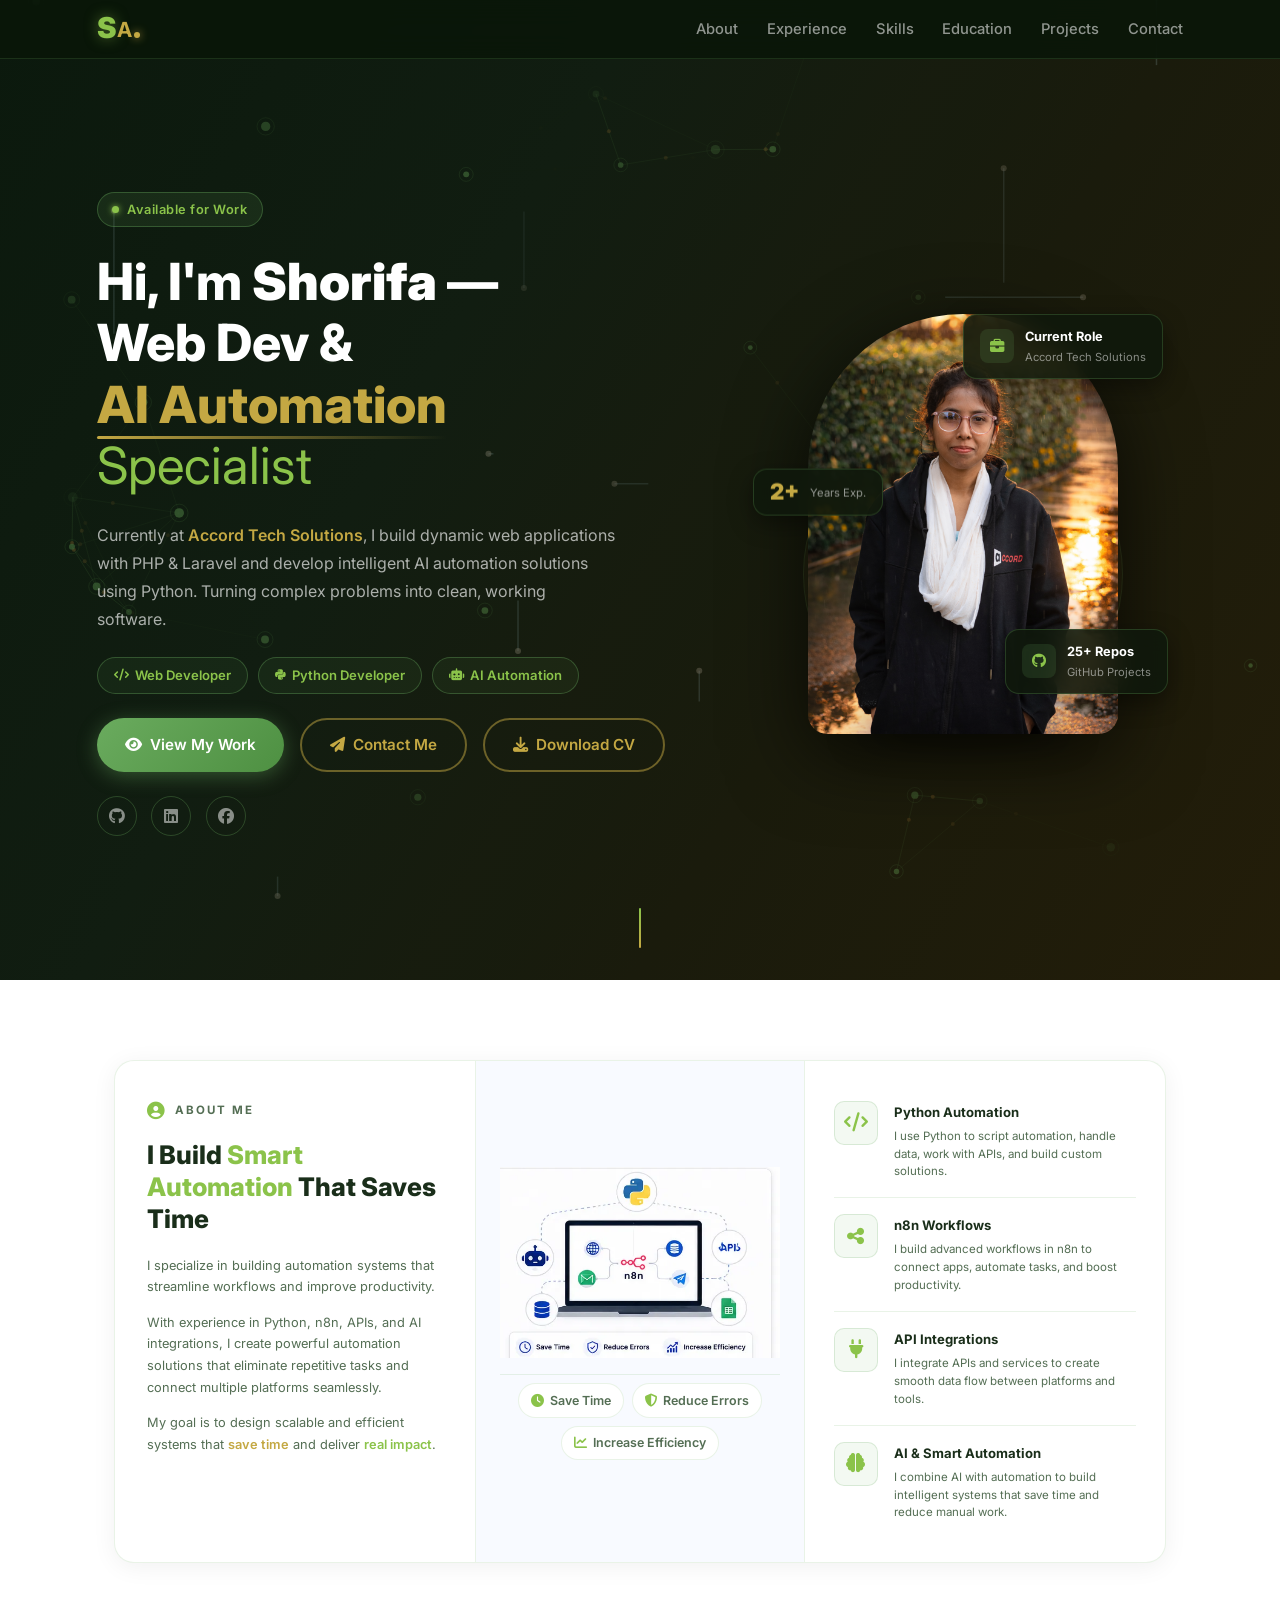
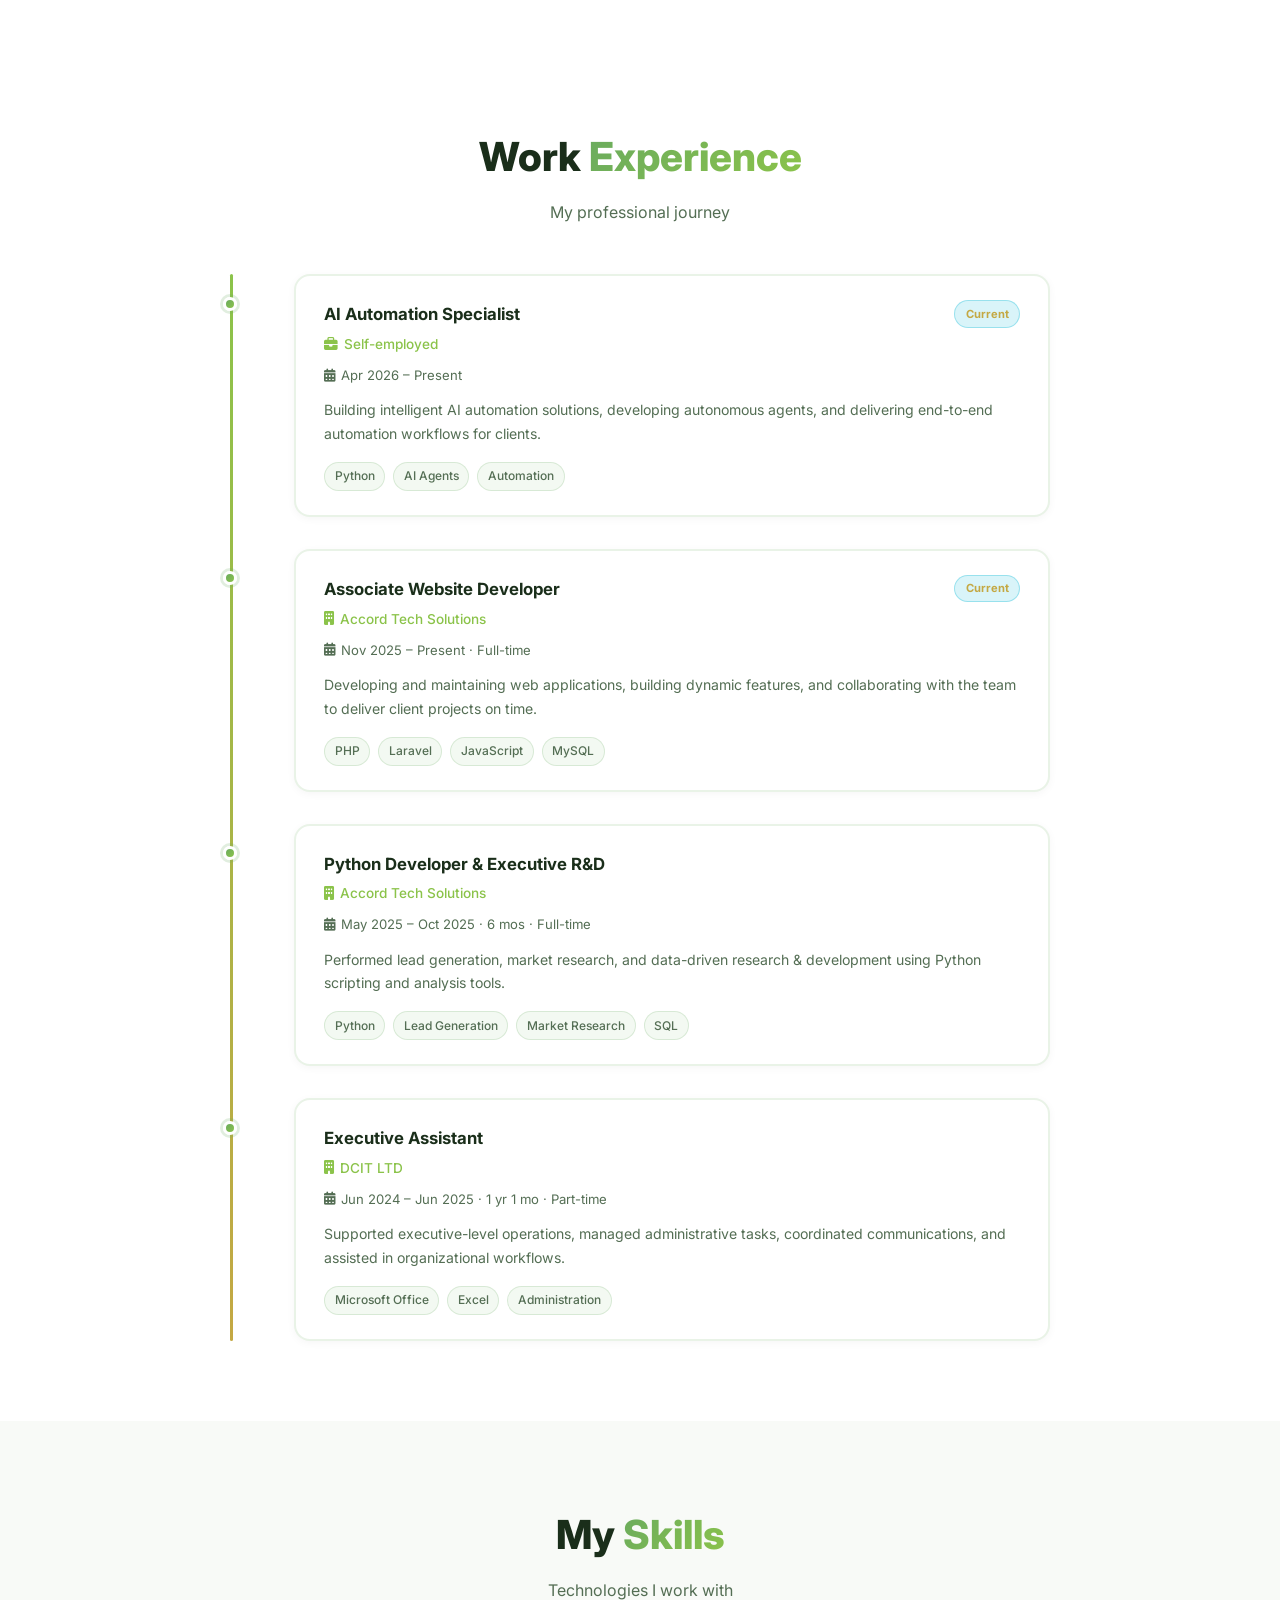
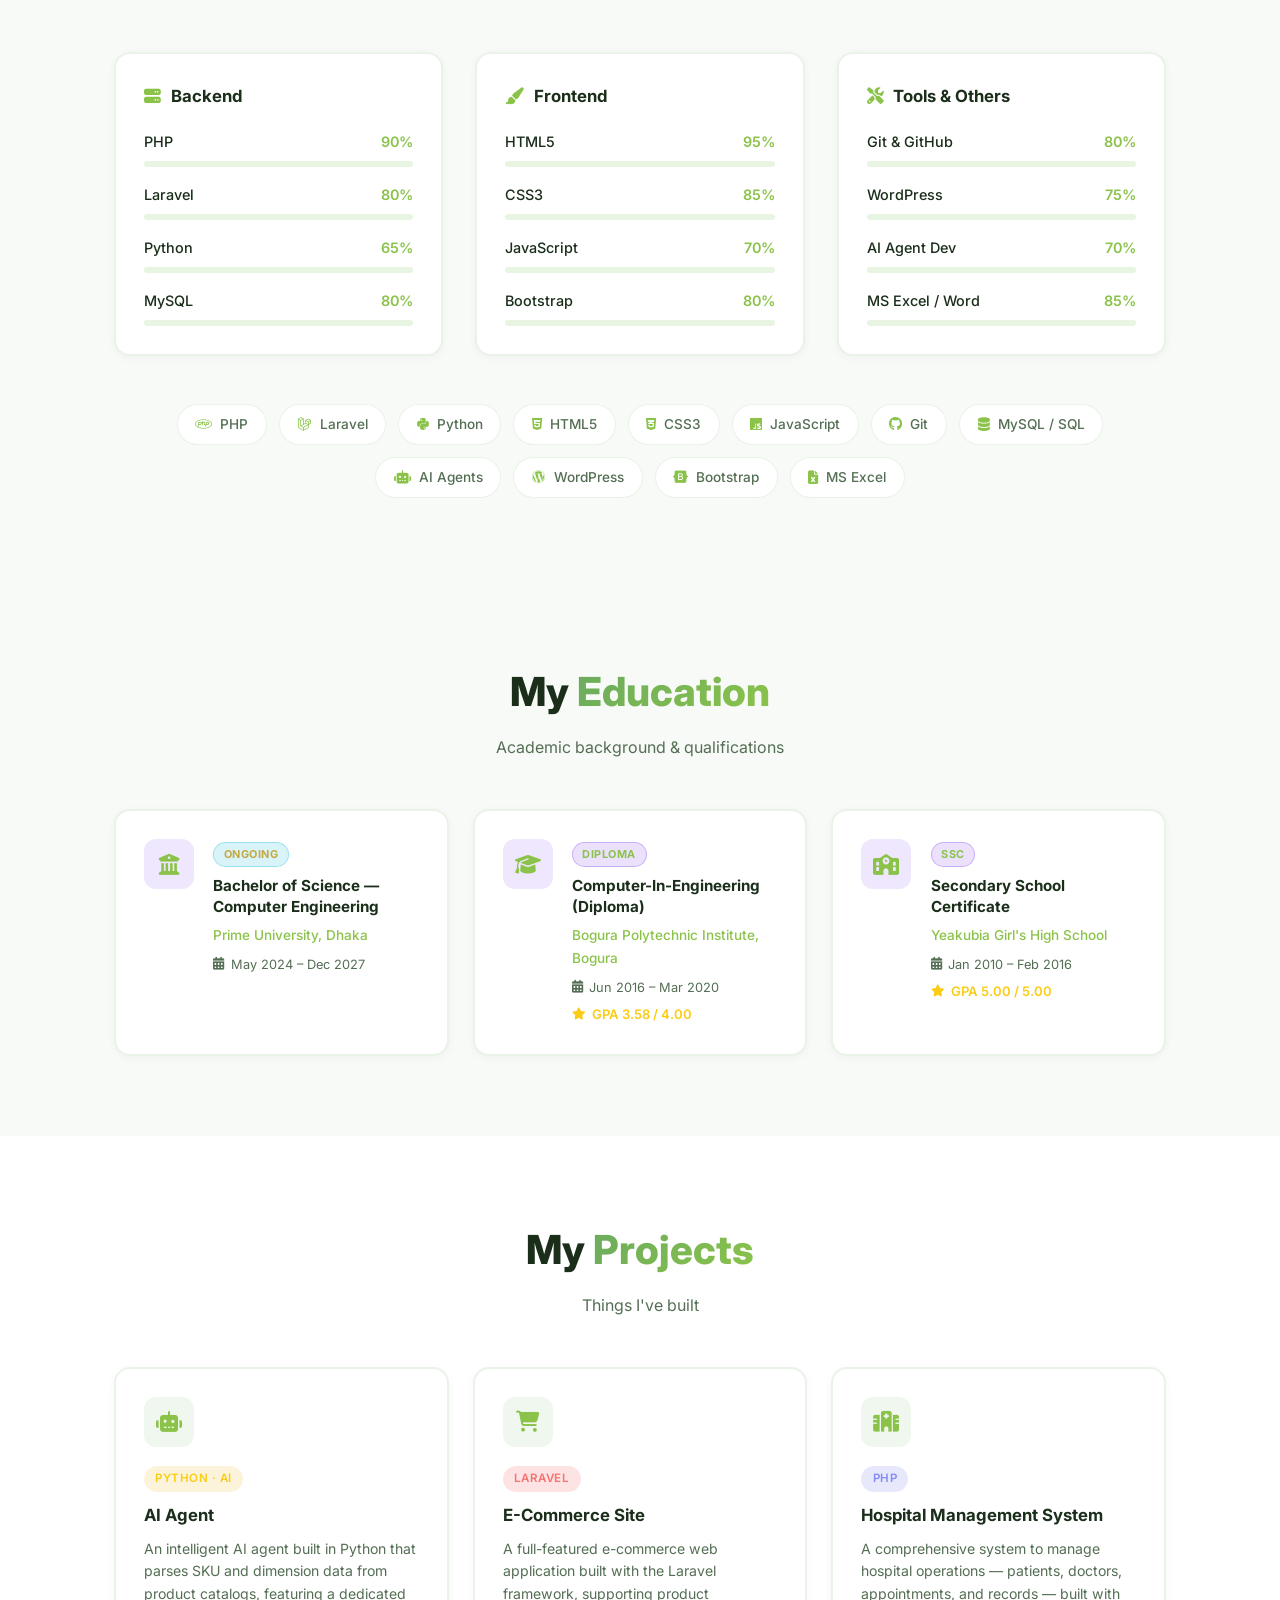
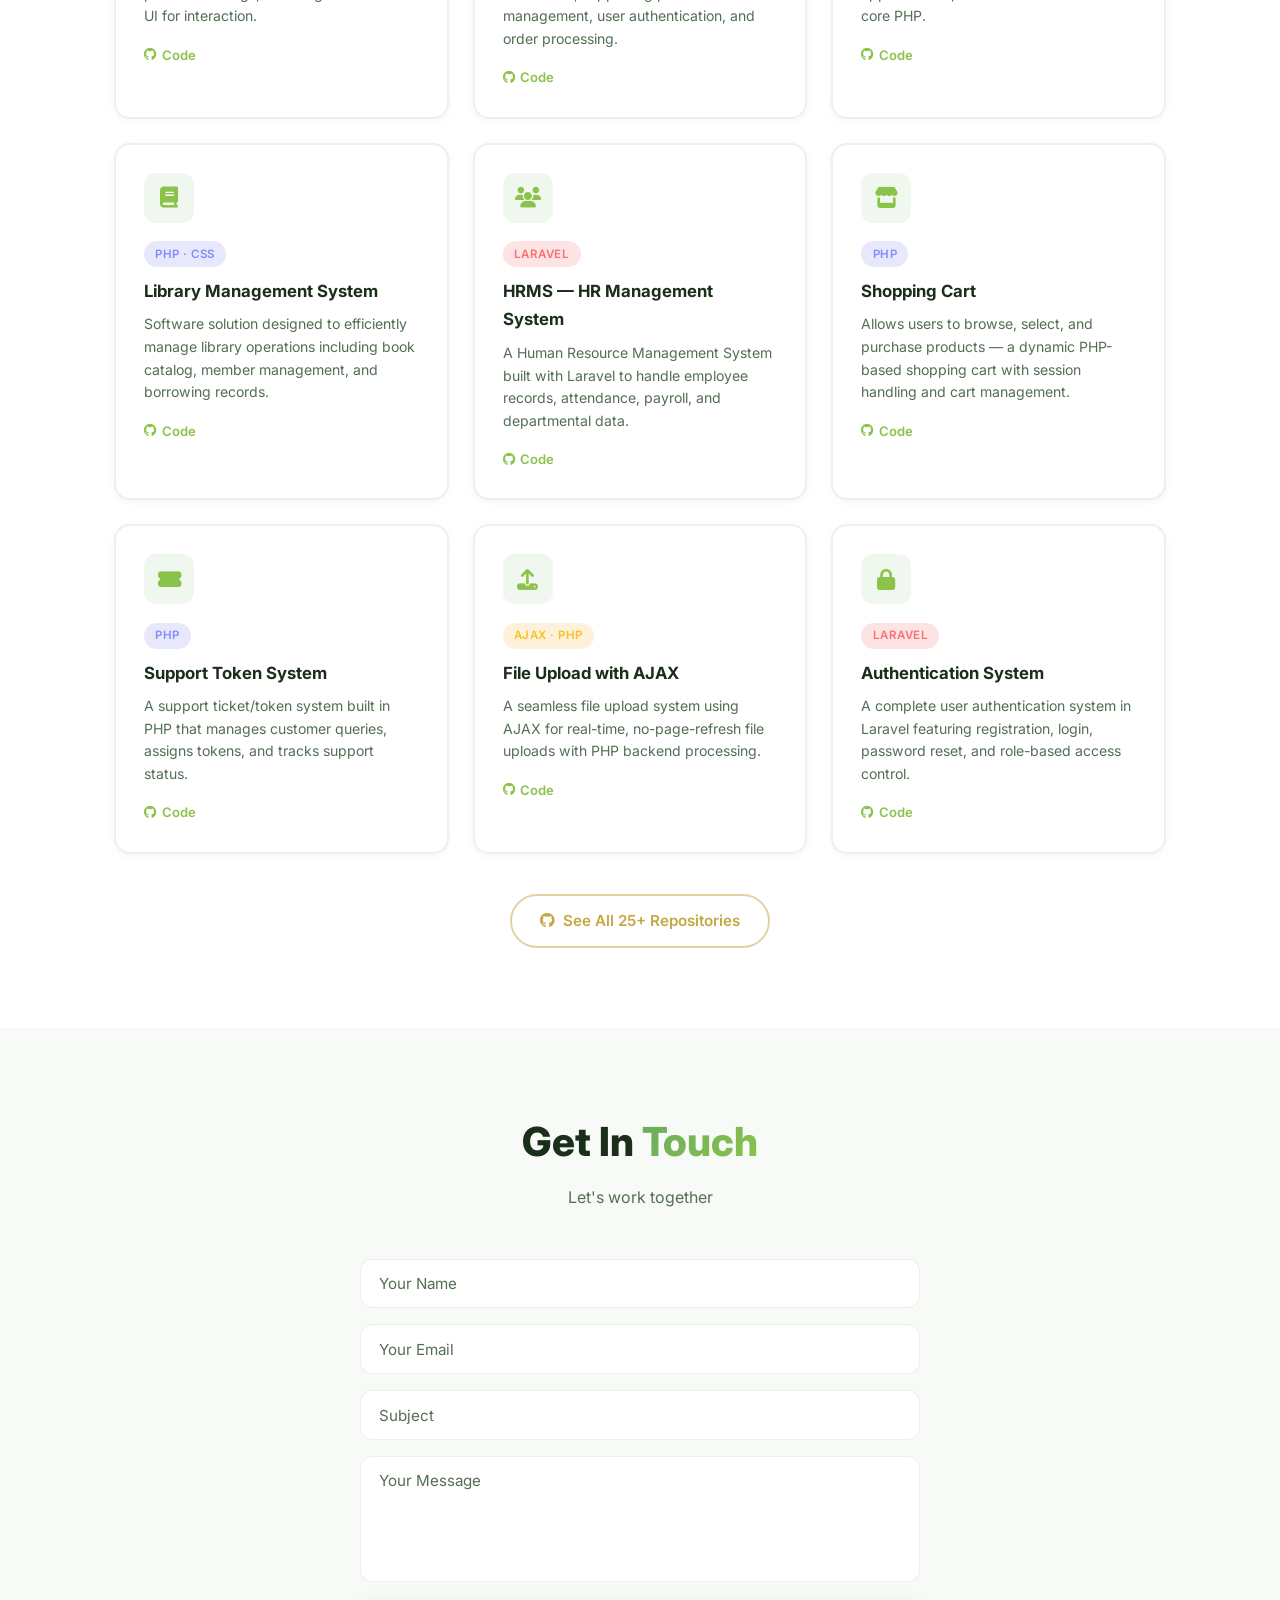
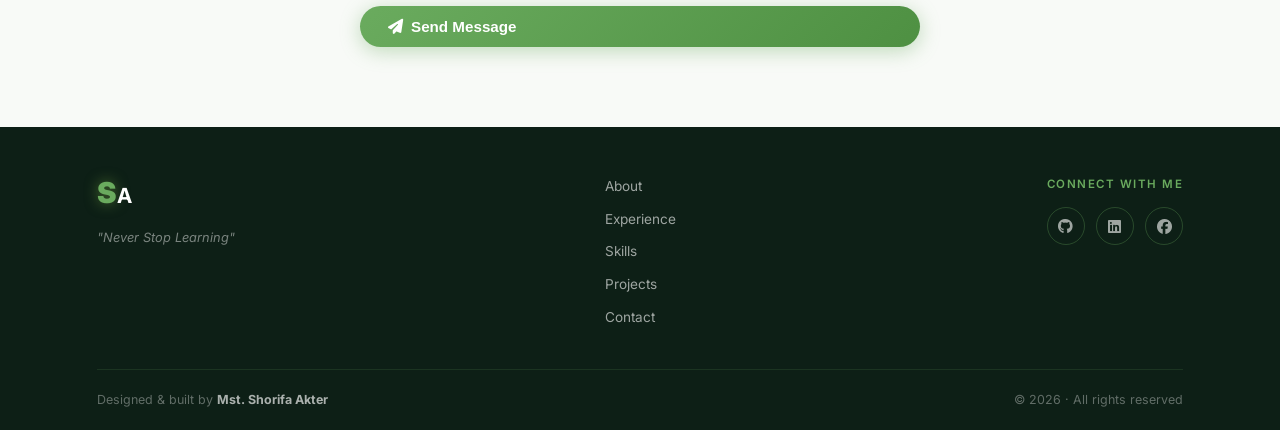
==== commit b5ba7f81: "Add replyto field to Web3Forms contact form Co-Authored-By: Claude Sonnet 4.6 <noreply@anthropic.com" ====
--- a/index.html
+++ b/index.html
@@ -542,6 +542,7 @@
           <input type="hidden" name="access_key" value="0cd45f5a-7057-4bd7-944e-37af9ae2bc9d" />
           <input type="hidden" name="subject" value="New message from Portfolio Contact Form" />
           <input type="hidden" name="from_name" value="Portfolio Contact" />
+          <input type="hidden" name="replyto" value="shorifaakter825@gmail.com" />
           <div class="form-group">
             <input type="text" name="name" placeholder="Your Name" required />
           </div>
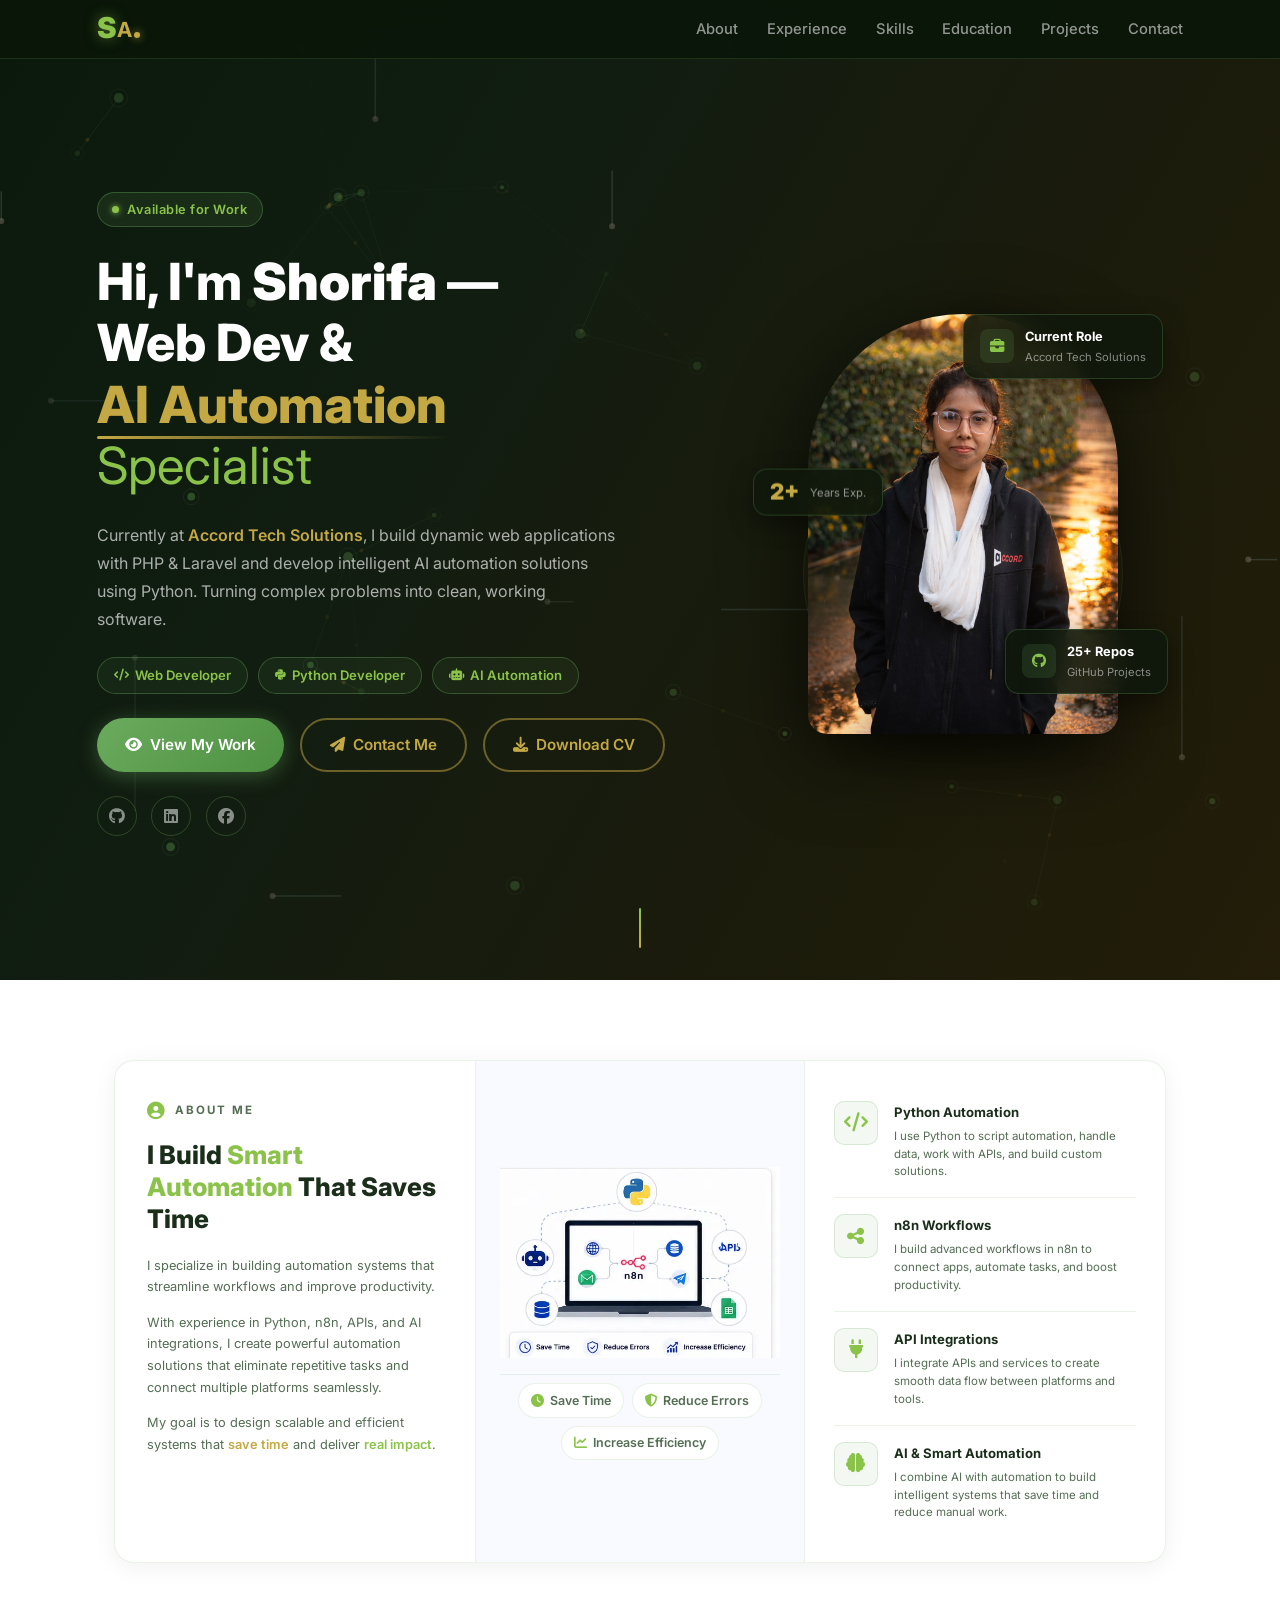
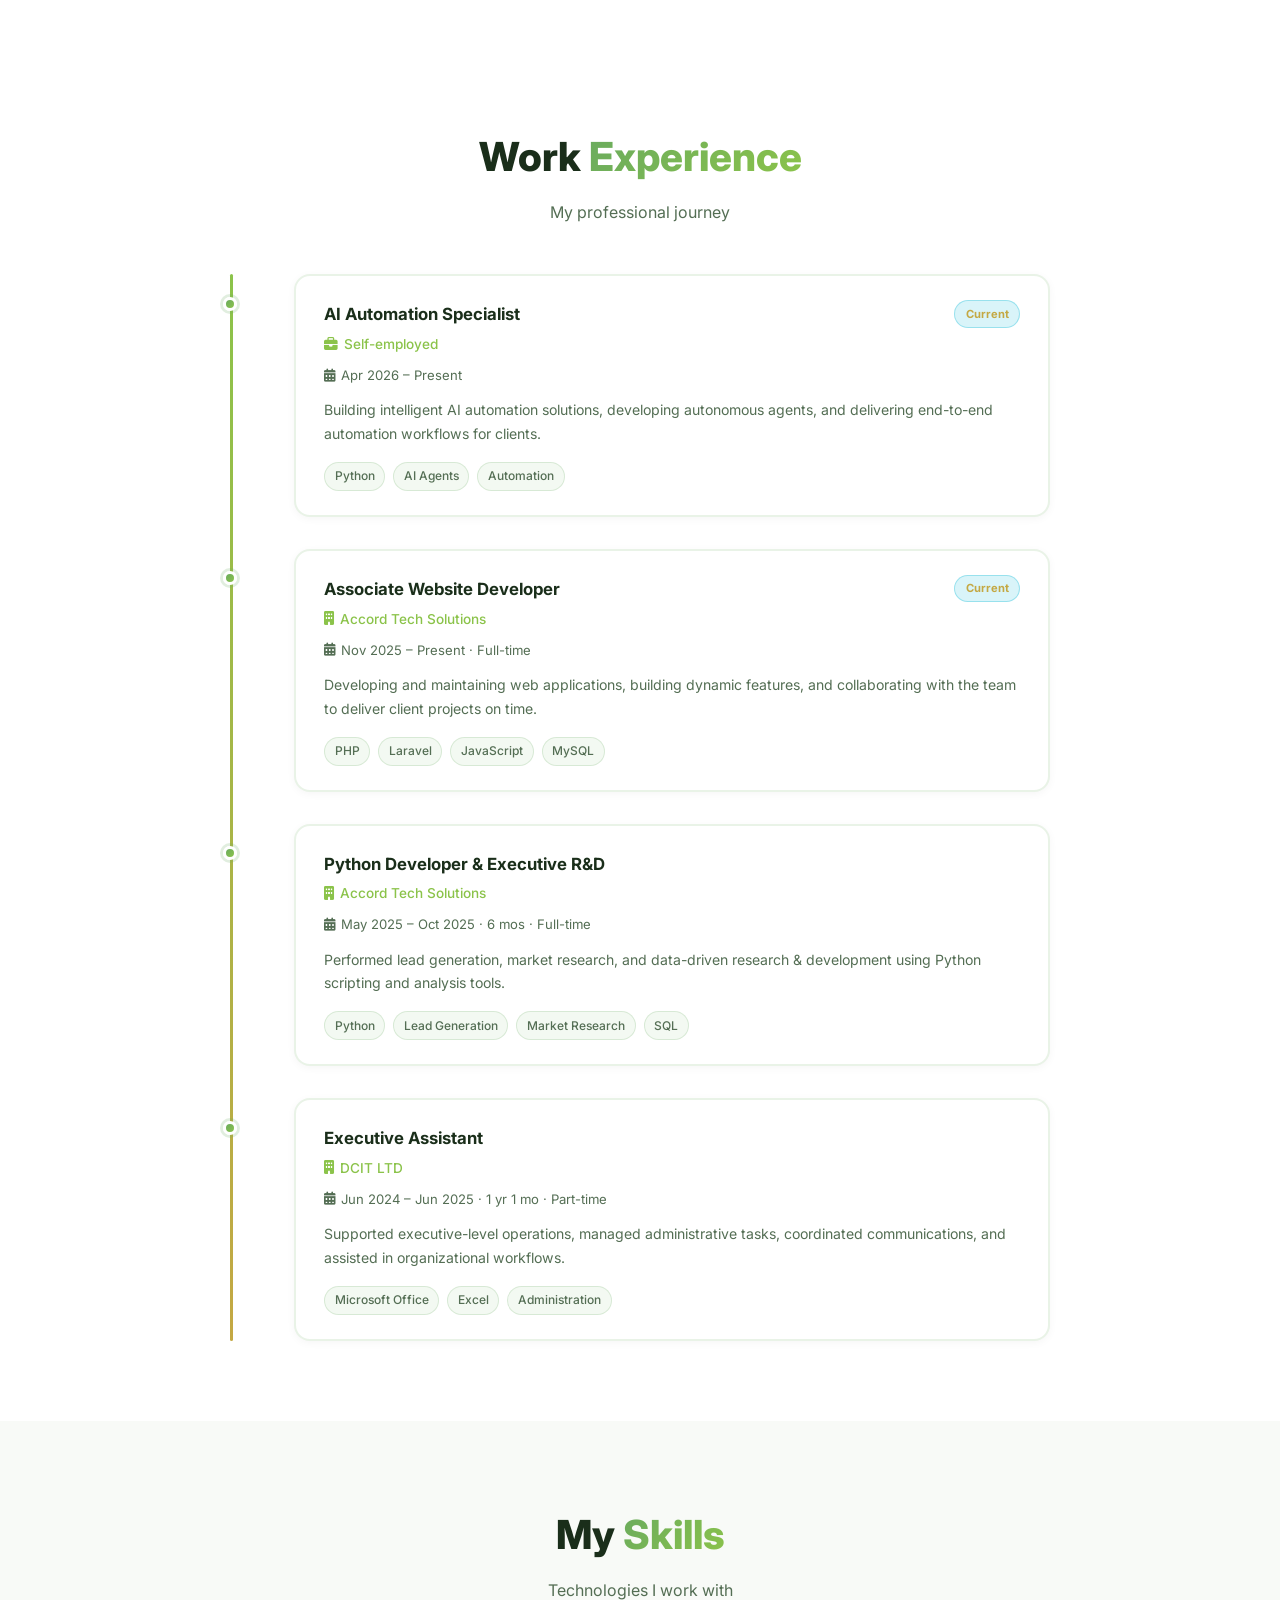
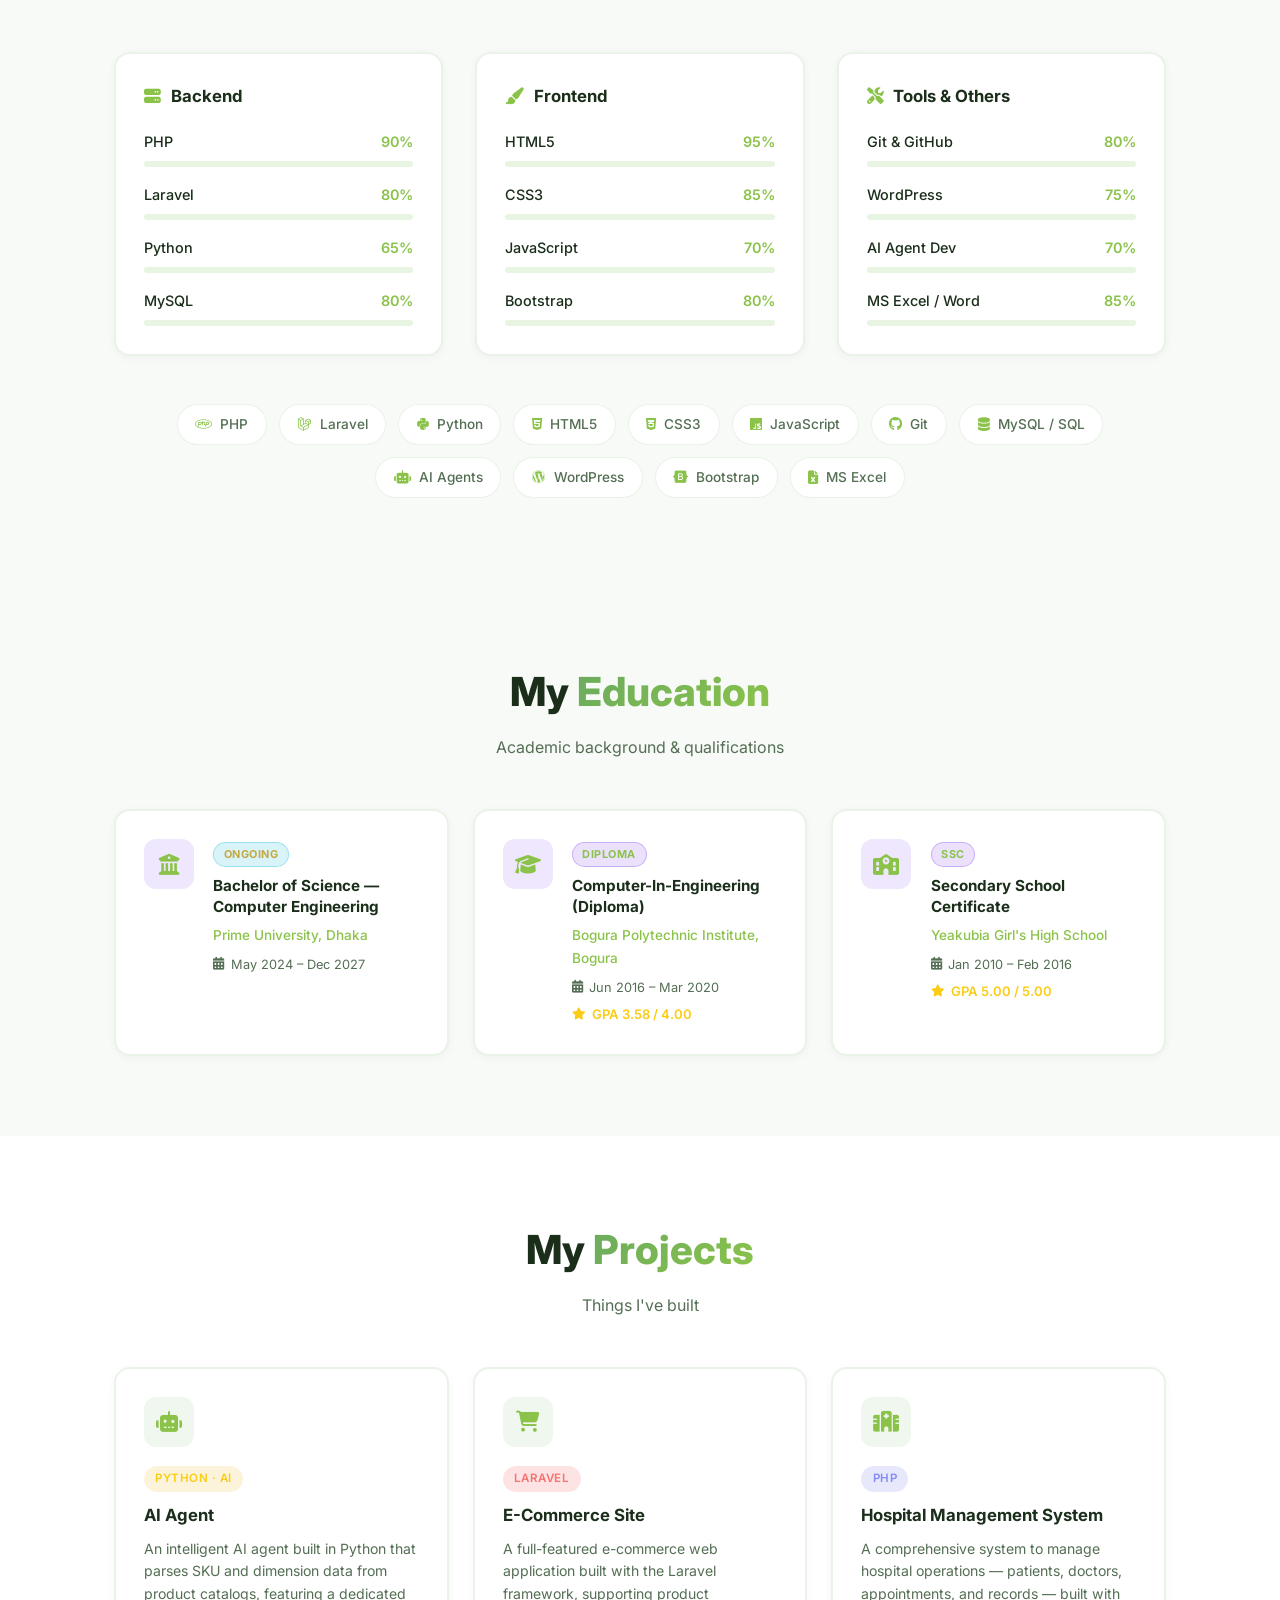
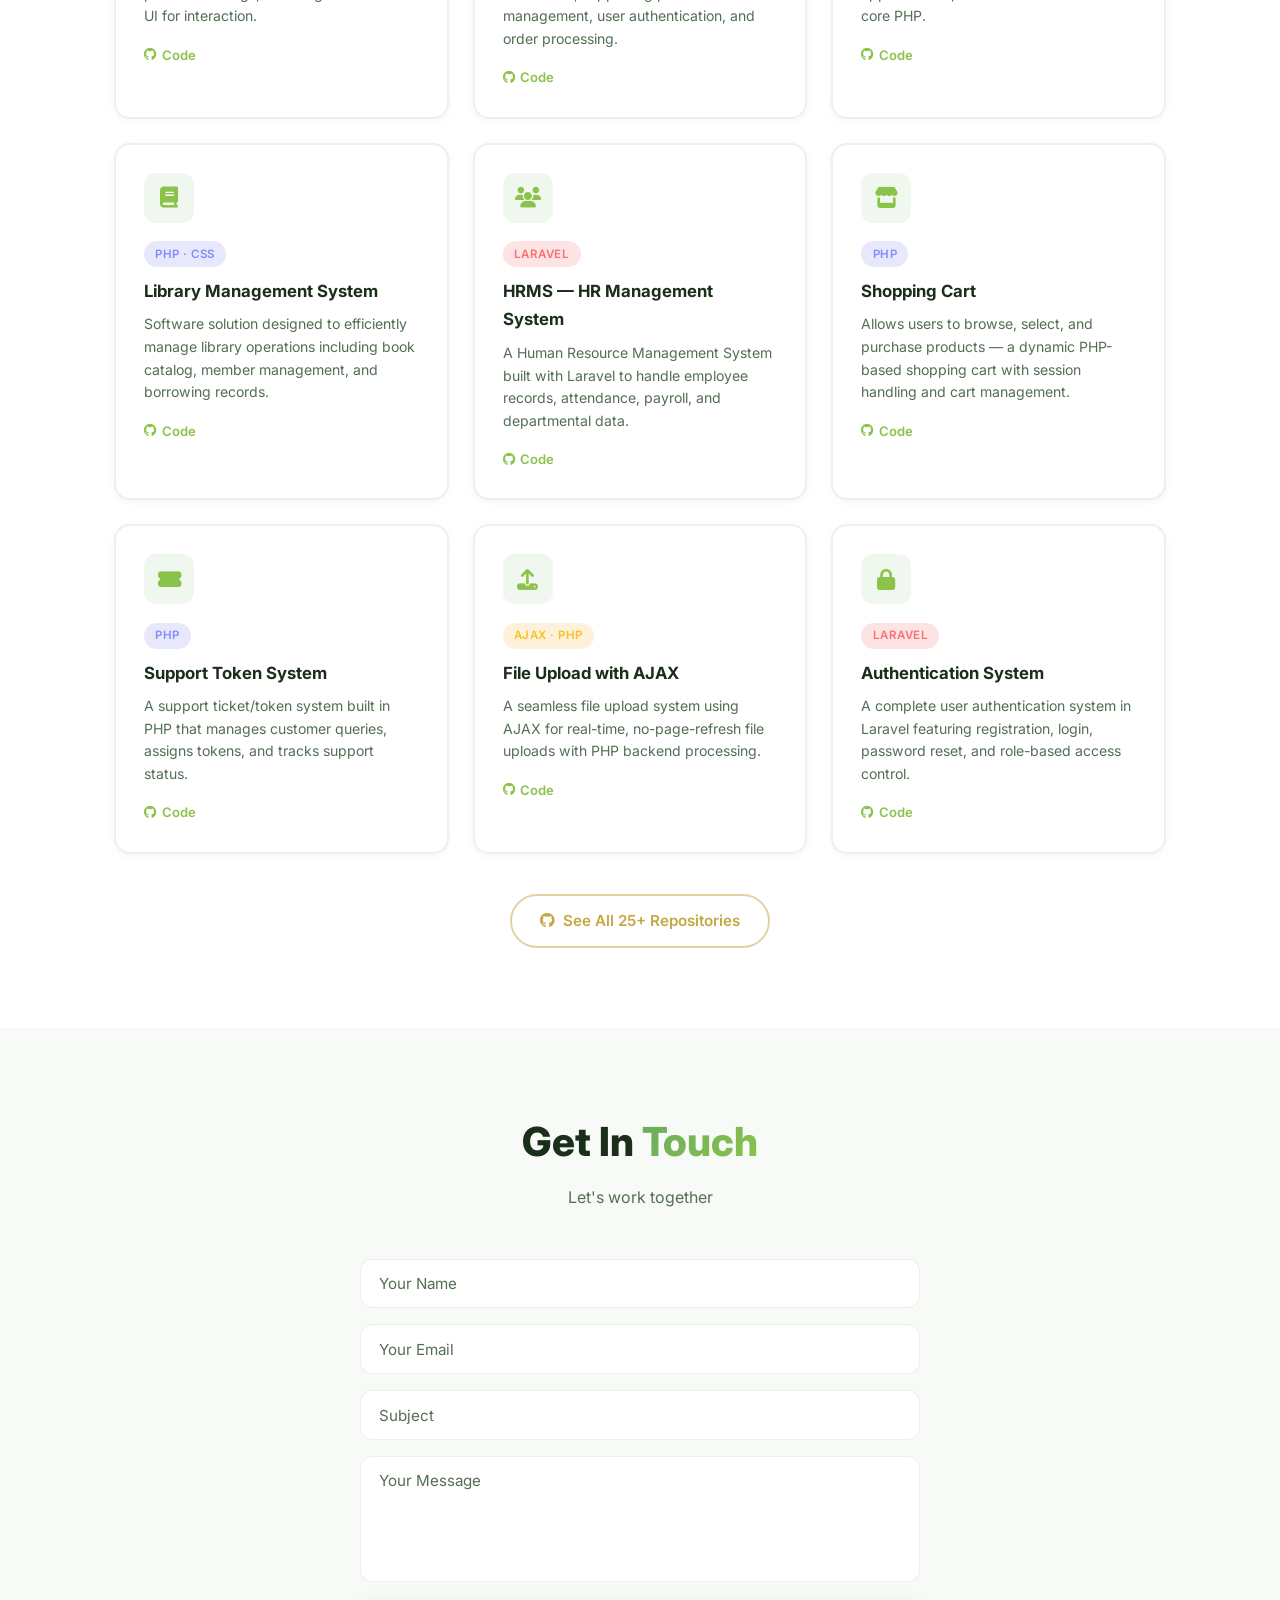
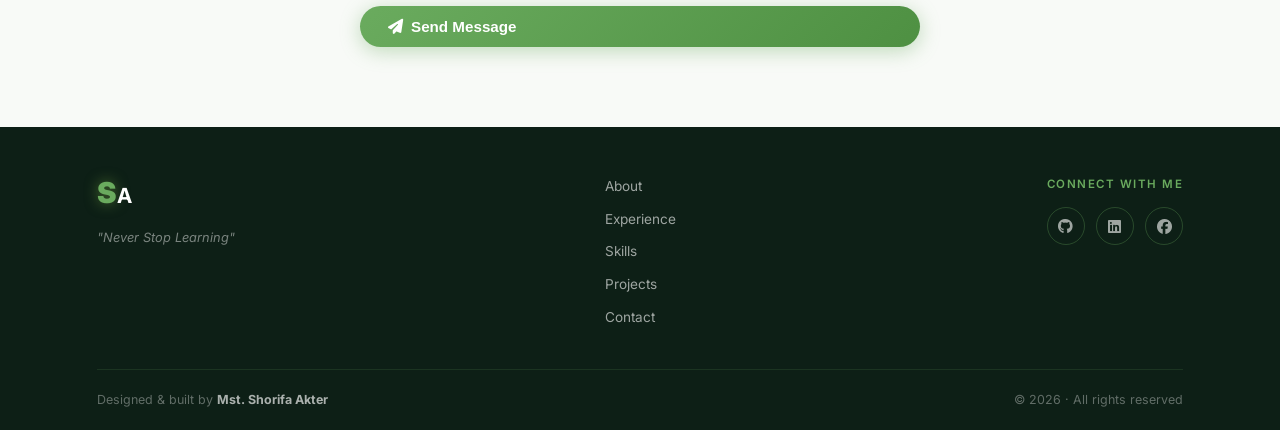
==== commit 4ff31ef2: "Fix contact form POST method and Web3Forms action Co-Authored-By: Claude Sonnet 4.6 <noreply@anthrop" ====
--- a/index.html
+++ b/index.html
@@ -538,7 +538,7 @@
       <h2 class="section-title">Get In <span>Touch</span></h2>
       <p class="section-sub">Let's work together</p>
       <div class="contact-grid">
-        <form class="contact-form" id="contactForm">
+        <form class="contact-form" id="contactForm" action="https://api.web3forms.com/submit" method="POST">
           <input type="hidden" name="access_key" value="0cd45f5a-7057-4bd7-944e-37af9ae2bc9d" />
           <input type="hidden" name="subject" value="New message from Portfolio Contact Form" />
           <input type="hidden" name="from_name" value="Portfolio Contact" />
